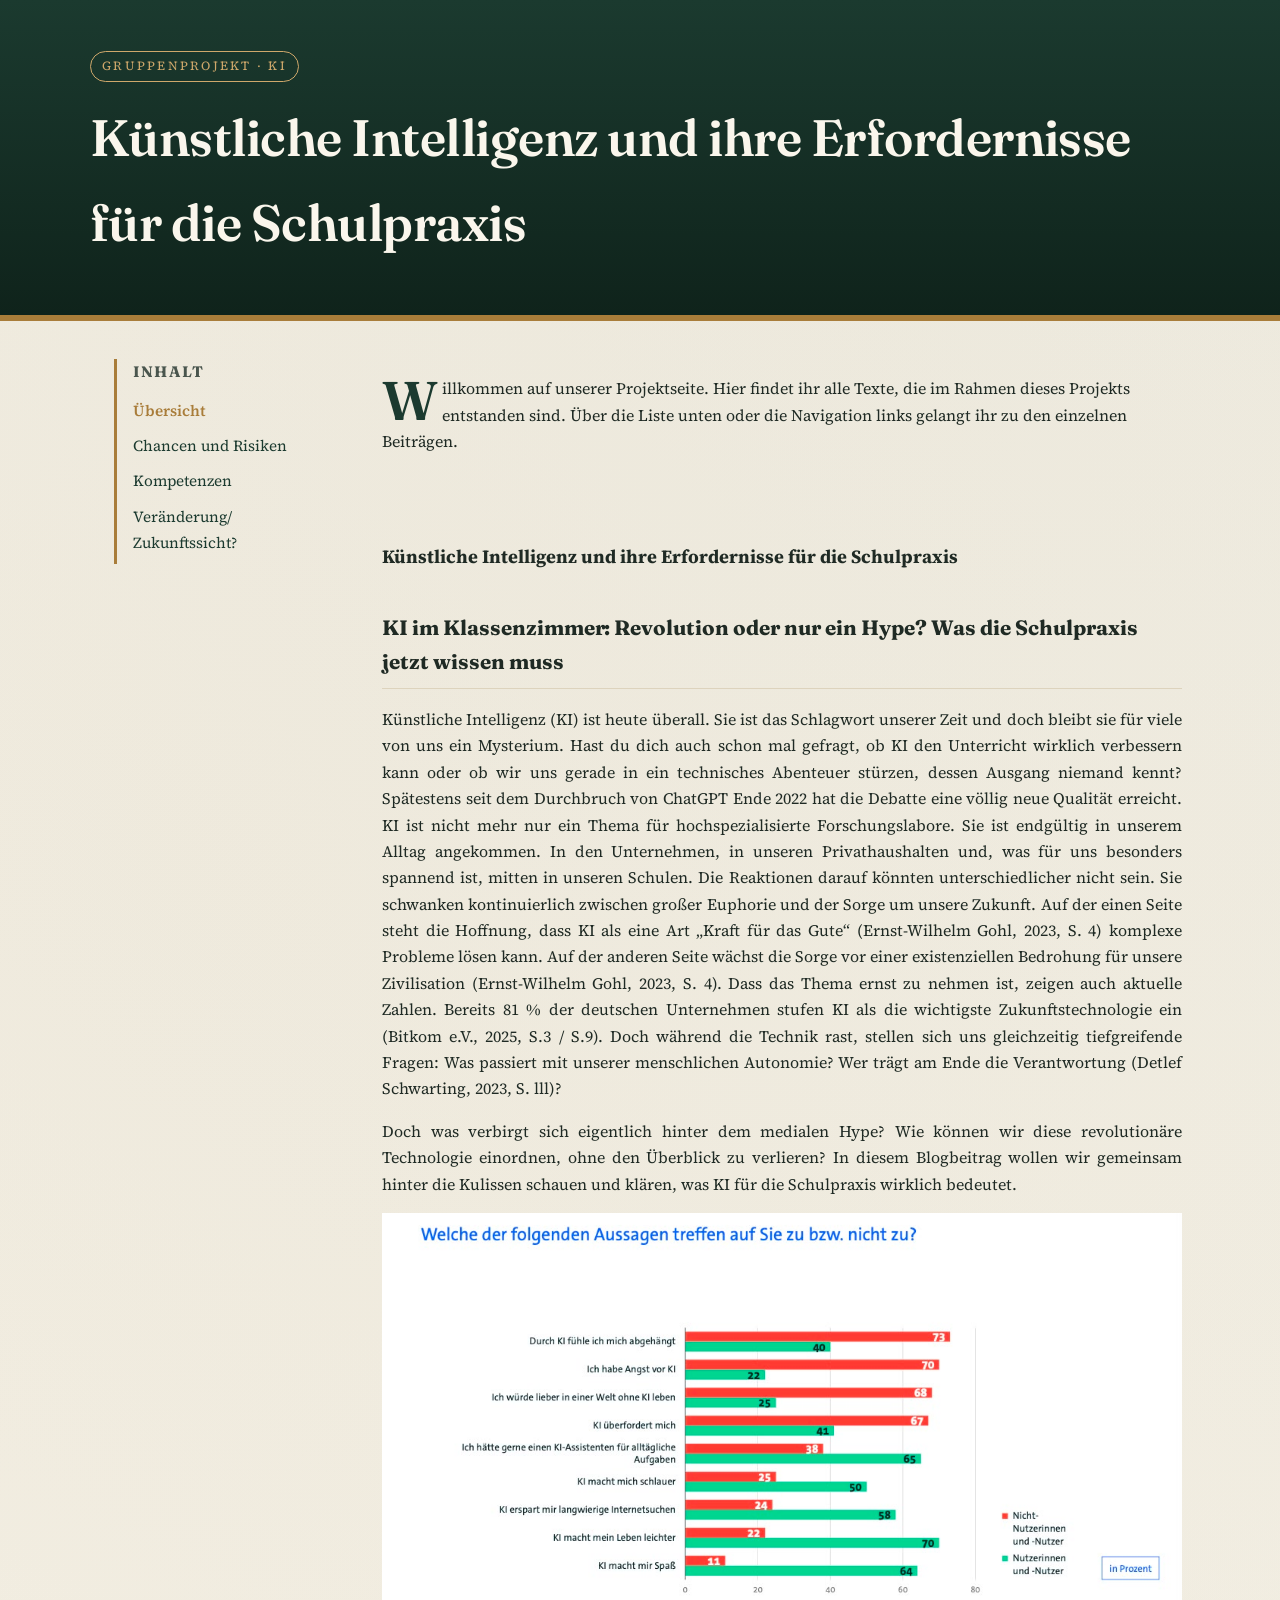
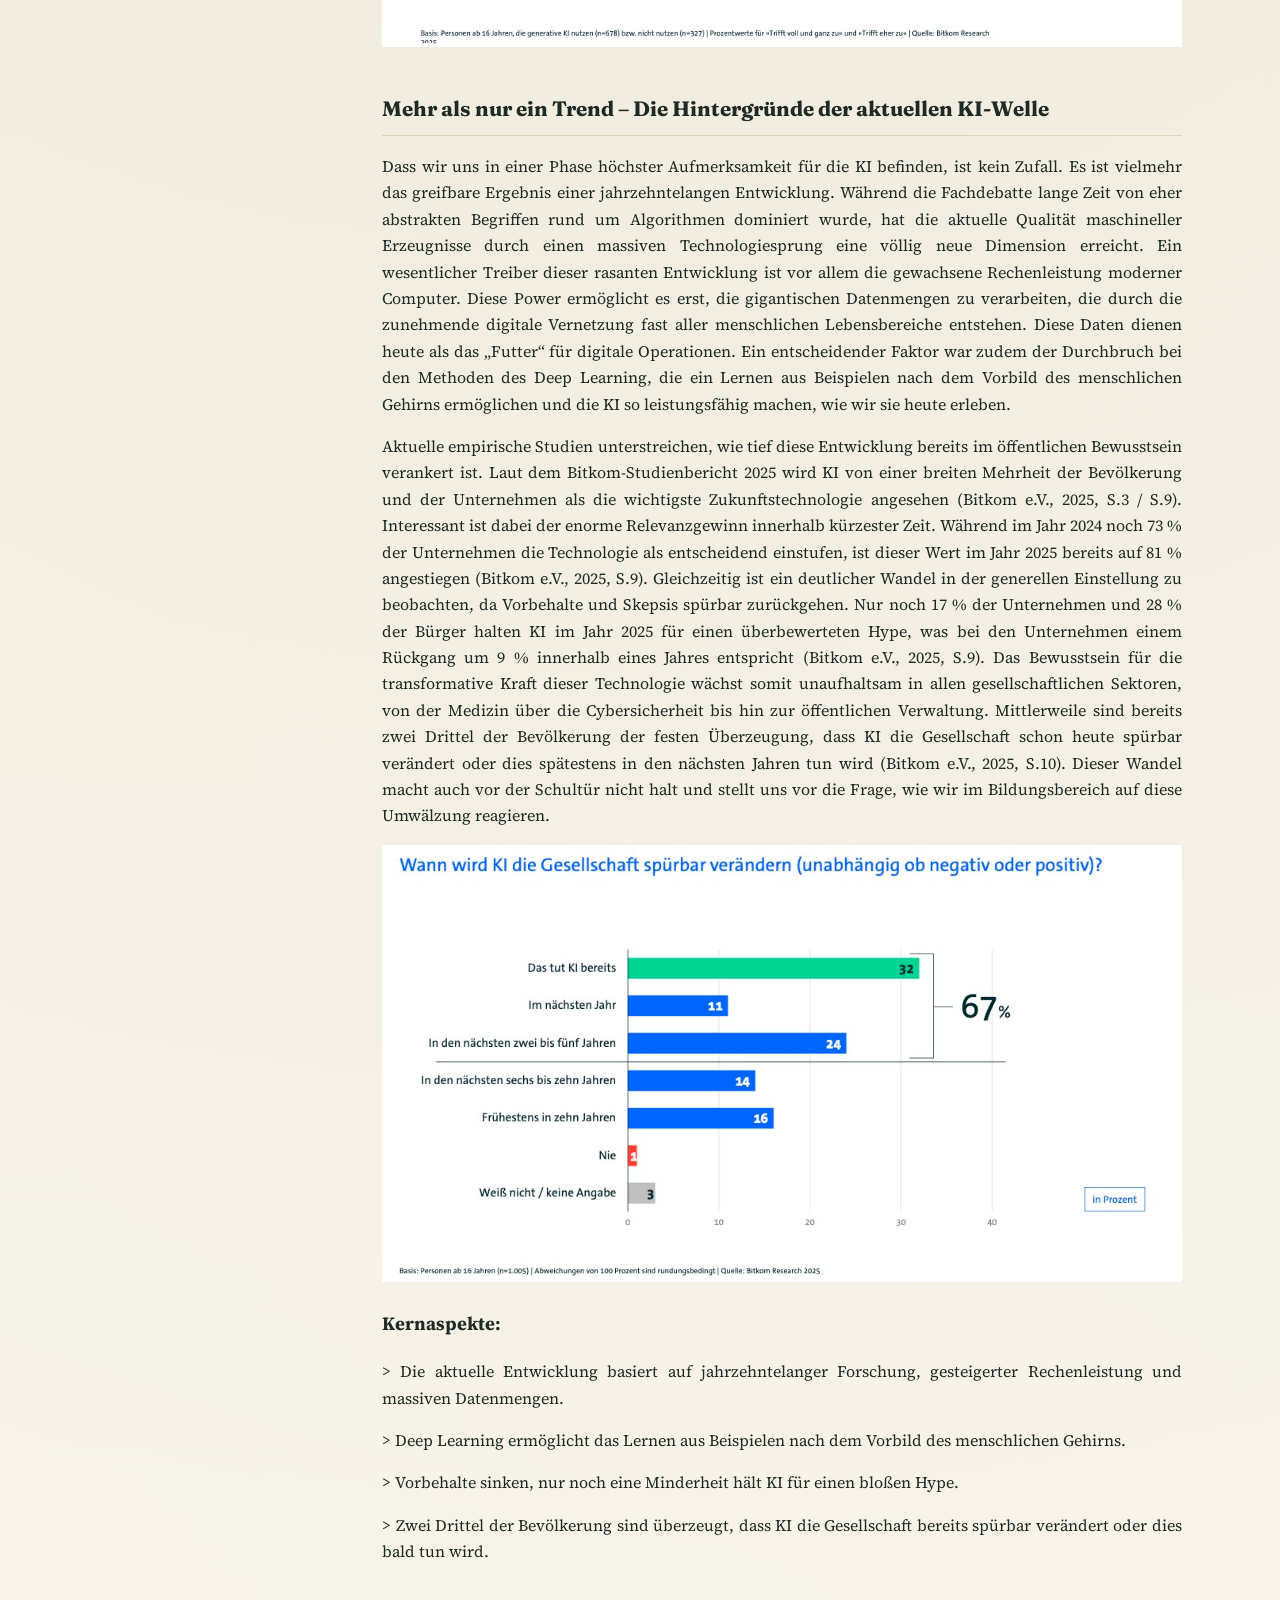
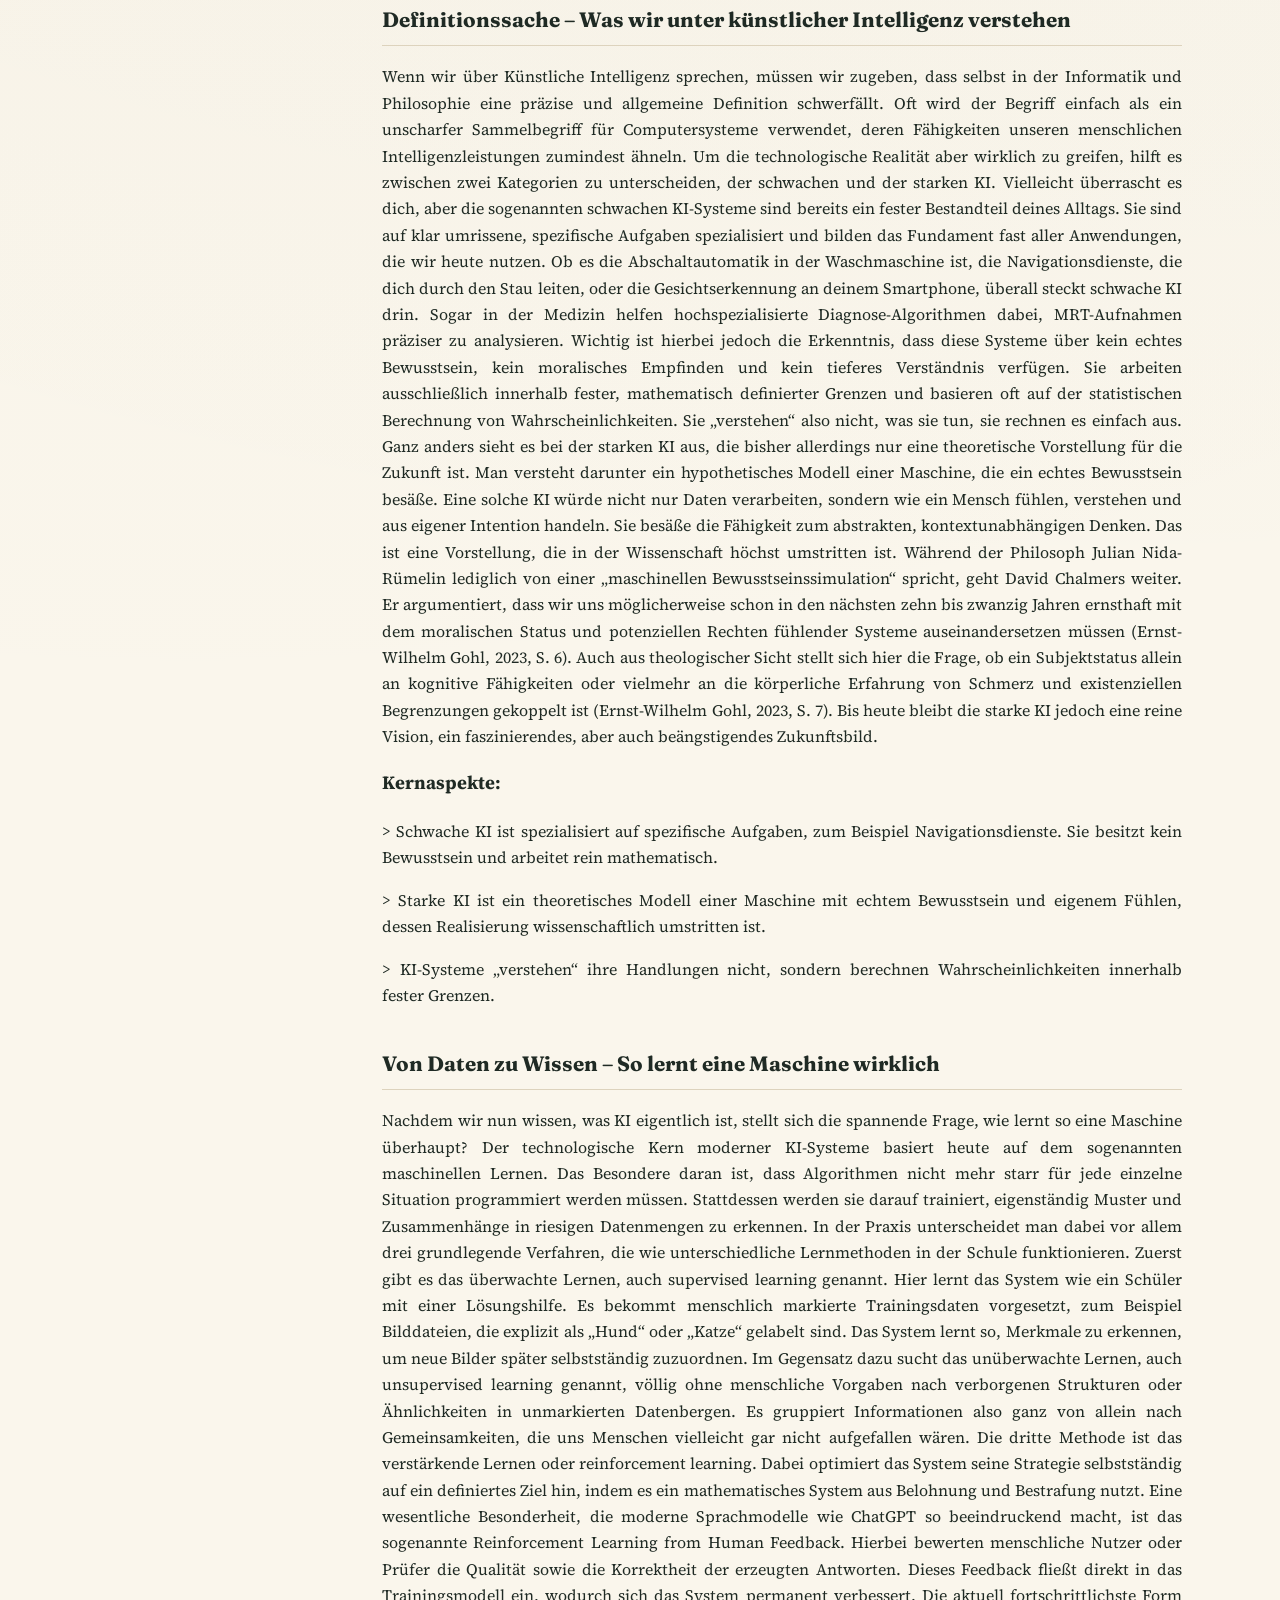
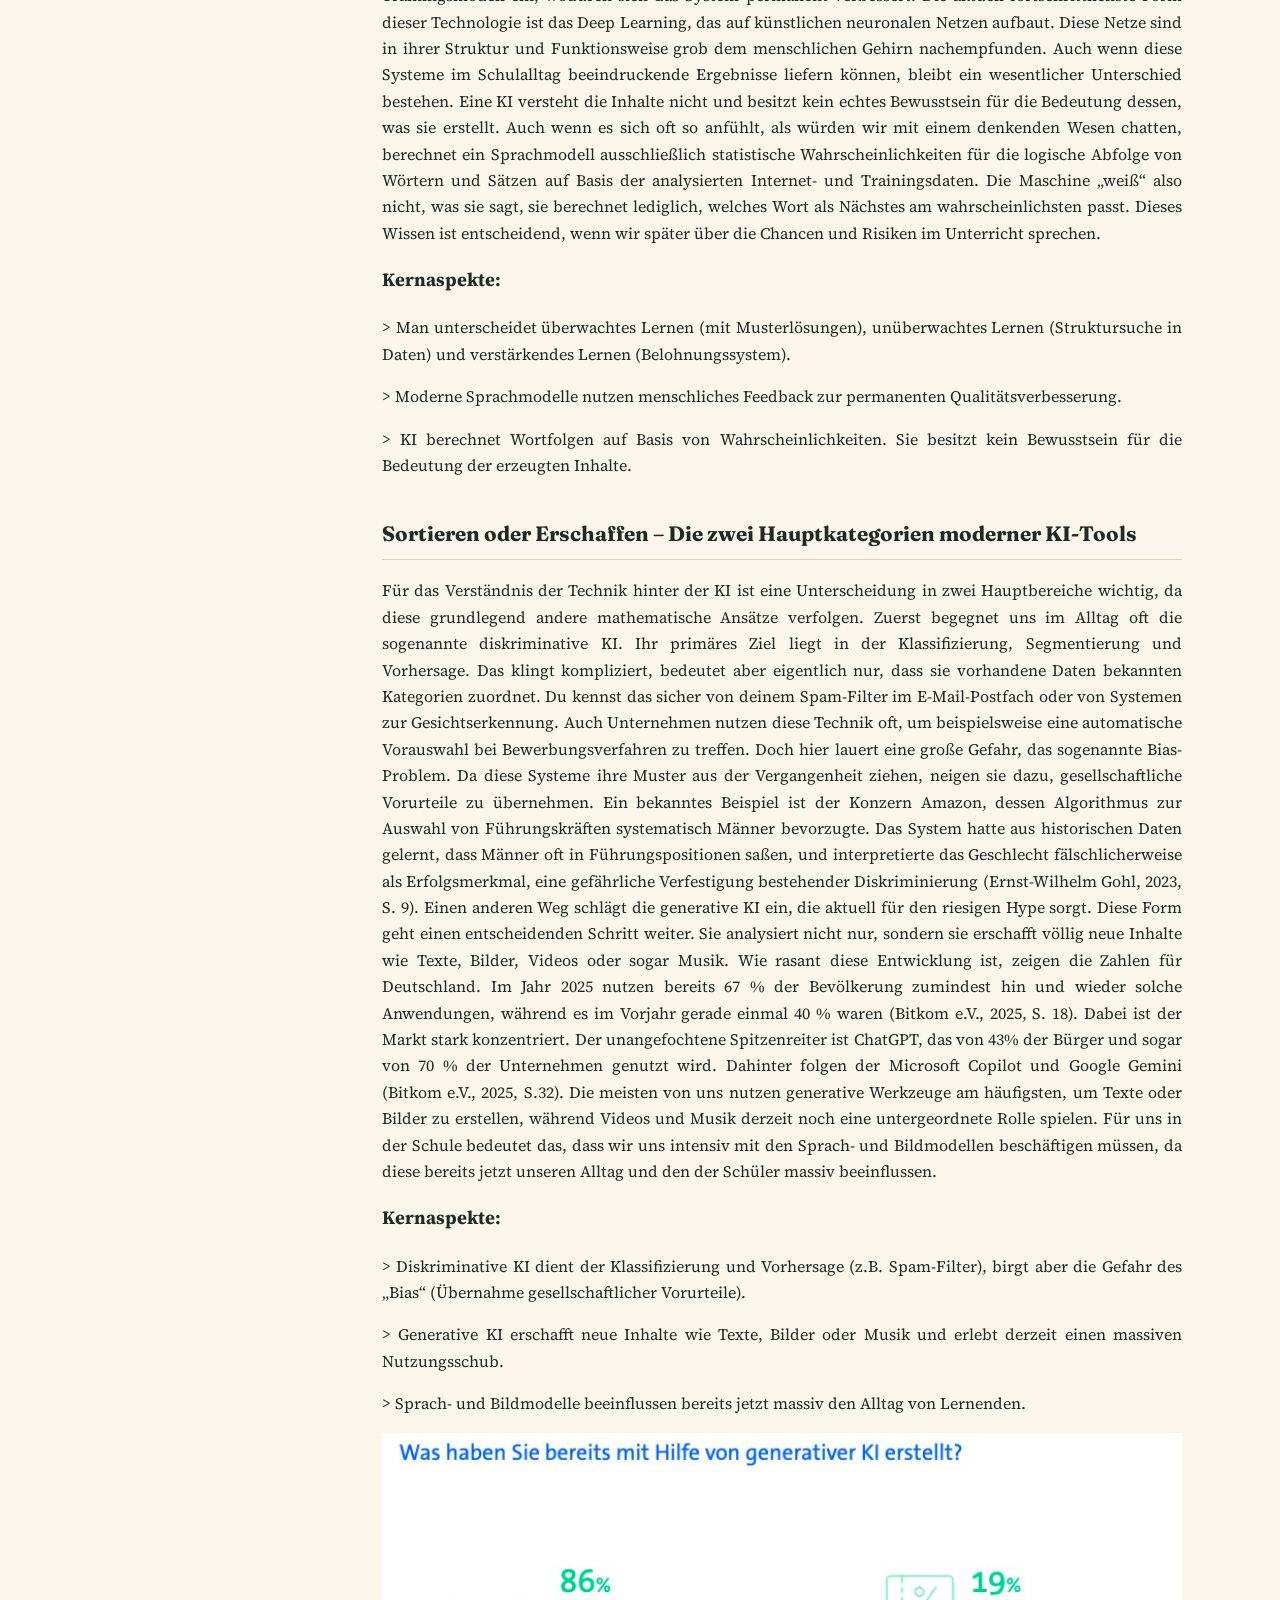
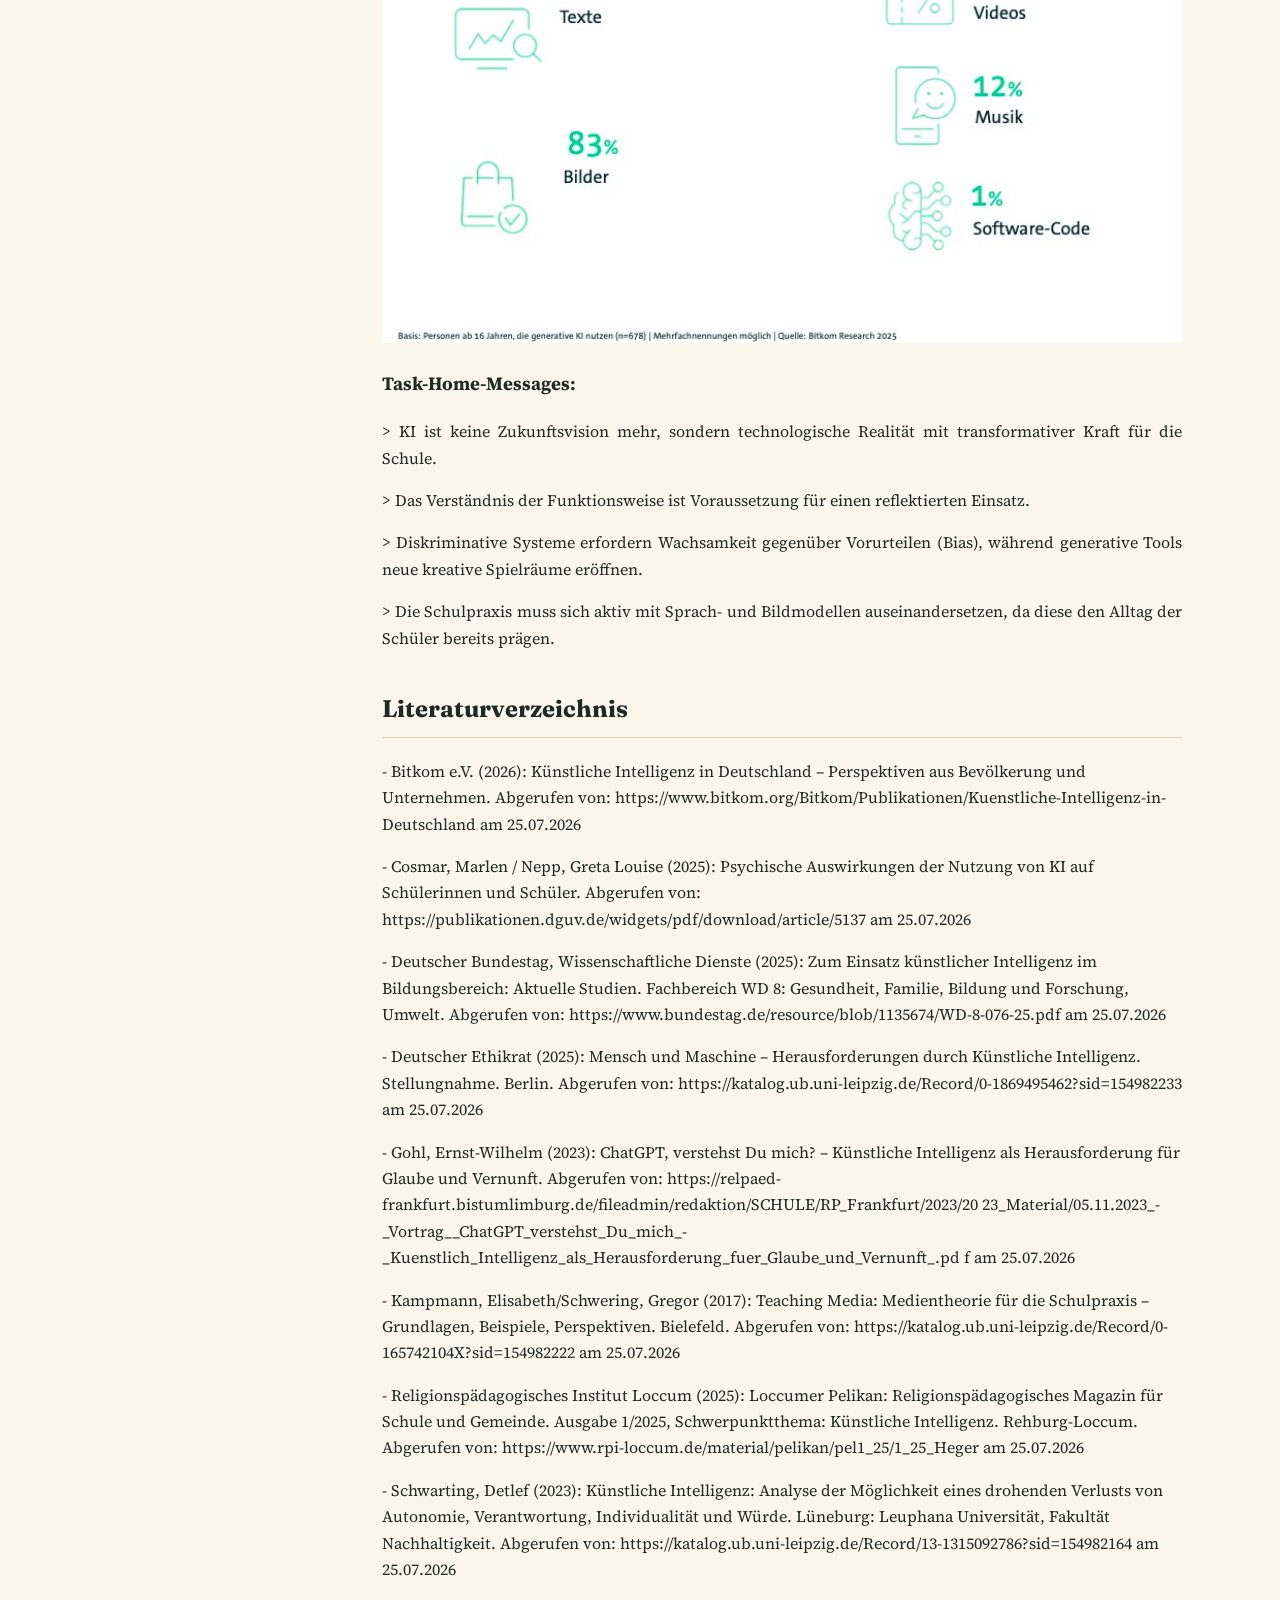
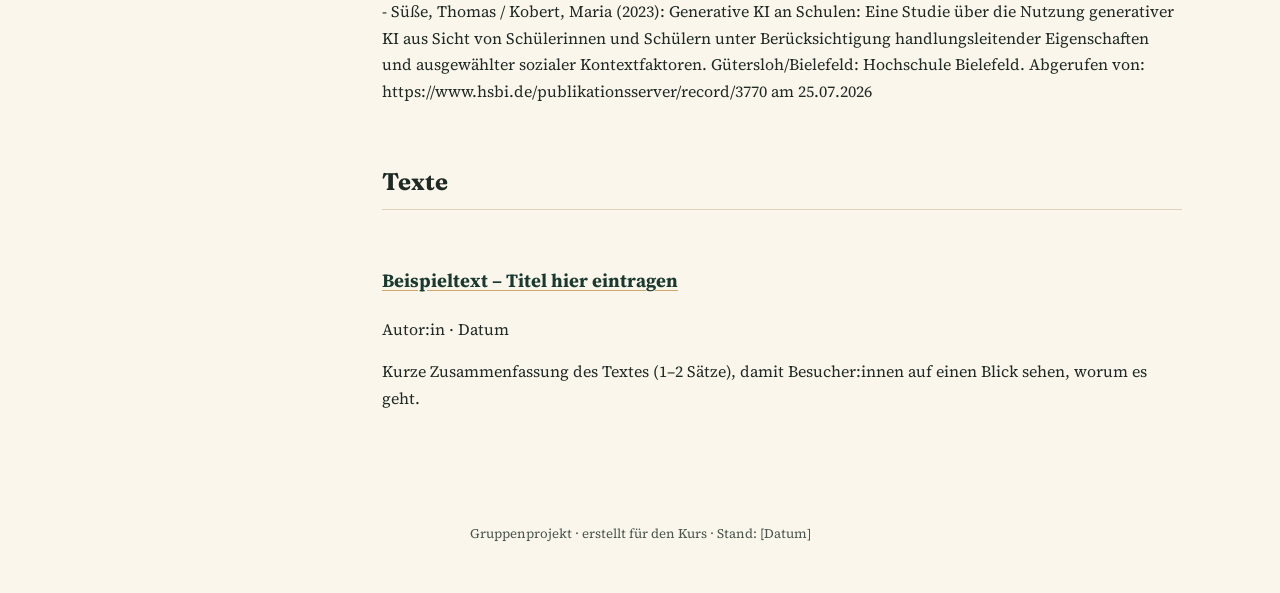
==== index.html @ 3d749d9d "Update index.html" ====
<!DOCTYPE html>
<html lang="de">
<head>
<meta charset="UTF-8">
<meta name="viewport" content="width=device-width, initial-scale=1.0">
<title>Projekt-Wiki – KI</title>
<link rel="preconnect" href="https://fonts.googleapis.com">
<link href="https://fonts.googleapis.com/css2?family=Fraunces:opsz,wght@9..144,500;9..144,600;9..144,700&family=Source+Serif+4:wght@400;500;600&display=swap" rel="stylesheet">
<link rel="stylesheet" href="styles.css">
</head>
<body>

<header class="site-header">
  <div class="header-inner">
    <span class="kicker">Gruppenprojekt · KI</span>
    <h1>Künstliche Intelligenz und ihre Erfordernisse für die Schulpraxis</h1>
    <p class="subtitle">
      
    </p>
  </div>
</header>

<div class="layout">

  <nav class="sidebar" aria-label="Seitennavigation">
    <h2>Inhalt</h2>
    <ul>
      <li><a href="index.html" class="active">Übersicht</a></li>
      <li><a href="artikel1-vorlage.html">Chancen und Risiken</a></li>
      <li><a href="artikel2-vorlage.html">Kompetenzen</a></li>
      <li><a href="artikel3-vorlage.html">Veränderung/ Zukunftssicht?</a></li>
      <!--
        Für jeden weiteren Text: neue Zeile nach diesem Muster einfügen
        <li><a href="euer-dateiname.html">Titel des Texts</a></li>
      -->
    </ul>
  </nav>

  <main>
    <section class="intro">
      <p class="drop-cap">
        Willkommen auf unserer Projektseite. Hier findet ihr alle Texte,
        die im Rahmen dieses Projekts entstanden sind. Über die Liste
        unten oder die Navigation links gelangt ihr zu den einzelnen
        Beiträgen.
      </p>
     <br>
      <br>
      <article class="text-body">
        <h1>Künstliche Intelligenz und ihre Erfordernisse für die Schulpraxis</h1>
      <h2>KI im Klassenzimmer: Revolution oder nur ein Hype? Was die Schulpraxis
jetzt wissen muss
</h2>
<p>
  Künstliche Intelligenz (KI) ist heute überall. Sie ist das Schlagwort unserer Zeit und
doch bleibt sie für viele von uns ein Mysterium. Hast du dich auch schon mal gefragt,
ob KI den Unterricht wirklich verbessern kann oder ob wir uns gerade in ein
technisches Abenteuer stürzen, dessen Ausgang niemand kennt? Spätestens seit dem
Durchbruch von ChatGPT Ende 2022 hat die Debatte eine völlig neue Qualität erreicht.
KI ist nicht mehr nur ein Thema für hochspezialisierte Forschungslabore. Sie ist
endgültig in unserem Alltag angekommen. In den Unternehmen, in unseren
Privathaushalten und, was für uns besonders spannend ist, mitten in unseren Schulen.
Die Reaktionen darauf könnten unterschiedlicher nicht sein. Sie schwanken
kontinuierlich zwischen großer Euphorie und der Sorge um unsere Zukunft. Auf der
einen Seite steht die Hoffnung, dass KI als eine Art „Kraft für das Gute“ (Ernst-Wilhelm
Gohl, 2023, S. 4) komplexe Probleme lösen kann. Auf der anderen Seite wächst die
Sorge vor einer existenziellen Bedrohung für unsere Zivilisation (Ernst-Wilhelm Gohl,
2023, S. 4). Dass das Thema ernst zu nehmen ist, zeigen auch aktuelle Zahlen. Bereits
81 % der deutschen Unternehmen stufen KI als die wichtigste Zukunftstechnologie ein
(Bitkom e.V., 2025, S.3 / S.9). Doch während die Technik rast, stellen sich uns
gleichzeitig tiefgreifende Fragen: Was passiert mit unserer menschlichen Autonomie?
Wer trägt am Ende die Verantwortung (Detlef Schwarting, 2023, S. lll)?
</p>
<p>
Doch was verbirgt sich eigentlich hinter dem medialen Hype? Wie können wir diese
revolutionäre Technologie einordnen, ohne den Überblick zu verlieren? In diesem
Blogbeitrag wollen wir gemeinsam hinter die Kulissen schauen und klären, was KI für
die Schulpraxis wirklich bedeutet.
</p>
<img src="Foto1.jpg" alt="Ein beschreibender Text zum Bild" width="800">
<h2>Mehr als nur ein Trend – Die Hintergründe der aktuellen KI-Welle</h2>
<p>
  Dass wir uns in einer Phase höchster Aufmerksamkeit für die KI befinden, ist kein
Zufall. Es ist vielmehr das greifbare Ergebnis einer jahrzehntelangen Entwicklung.
Während die Fachdebatte lange Zeit von eher abstrakten Begriffen rund um
Algorithmen dominiert wurde, hat die aktuelle Qualität maschineller Erzeugnisse durch
einen massiven Technologiesprung eine völlig neue Dimension erreicht. Ein
wesentlicher Treiber dieser rasanten Entwicklung ist vor allem die gewachsene
Rechenleistung moderner Computer. Diese Power ermöglicht es erst, die gigantischen
Datenmengen zu verarbeiten, die durch die zunehmende digitale Vernetzung fast aller
menschlichen Lebensbereiche entstehen. Diese Daten dienen heute als das „Futter“
für digitale Operationen. Ein entscheidender Faktor war zudem der Durchbruch bei
den Methoden des Deep Learning, die ein Lernen aus Beispielen nach dem Vorbild
des menschlichen Gehirns ermöglichen und die KI so leistungsfähig machen, wie wir
sie heute erleben.
</p>
<p>
  Aktuelle empirische Studien unterstreichen, wie tief diese Entwicklung bereits im
öffentlichen Bewusstsein verankert ist. Laut dem Bitkom-Studienbericht 2025 wird KI
von einer breiten Mehrheit der Bevölkerung und der Unternehmen als die wichtigste
Zukunftstechnologie angesehen (Bitkom e.V., 2025, S.3 / S.9). Interessant ist dabei
der enorme Relevanzgewinn innerhalb kürzester Zeit. Während im Jahr 2024 noch 73
% der Unternehmen die Technologie als entscheidend einstufen, ist dieser Wert im
Jahr 2025 bereits auf 81 % angestiegen (Bitkom e.V., 2025, S.9). Gleichzeitig ist ein
deutlicher Wandel in der generellen Einstellung zu beobachten, da Vorbehalte und
Skepsis spürbar zurückgehen. Nur noch 17 % der Unternehmen und 28 % der Bürger
halten KI im Jahr 2025 für einen überbewerteten Hype, was bei den Unternehmen
einem Rückgang um 9 % innerhalb eines Jahres entspricht (Bitkom e.V., 2025, S.9).
Das Bewusstsein für die transformative Kraft dieser Technologie wächst somit
unaufhaltsam in allen gesellschaftlichen Sektoren, von der Medizin über die
Cybersicherheit bis hin zur öffentlichen Verwaltung. Mittlerweile sind bereits zwei
Drittel der Bevölkerung der festen Überzeugung, dass KI die Gesellschaft schon heute
spürbar verändert oder dies spätestens in den nächsten Jahren tun wird (Bitkom e.V.,
2025, S.10). Dieser Wandel macht auch vor der Schultür nicht halt und stellt uns vor
die Frage, wie wir im Bildungsbereich auf diese Umwälzung reagieren.
</p>
<img src="Foto2.jpg" alt="Ein beschreibender Text zum Bild" width="800">
<h3>Kernaspekte:</h3>
<p>
  > Die aktuelle Entwicklung basiert auf jahrzehntelanger Forschung, gesteigerter
Rechenleistung und massiven Datenmengen.
</p>
<p>
  > Deep Learning ermöglicht das Lernen aus Beispielen nach dem Vorbild des
menschlichen Gehirns.
</p>
<p>
  > Vorbehalte sinken, nur noch eine Minderheit hält KI für einen bloßen Hype.
</p>
<p>
  > Zwei Drittel der Bevölkerung sind überzeugt, dass KI die Gesellschaft bereits
spürbar verändert oder dies bald tun wird.
</p>
<h2>Definitionssache – Was wir unter künstlicher Intelligenz verstehen</h2>
<p>
  Wenn wir über Künstliche Intelligenz sprechen, müssen wir zugeben, dass selbst in
der Informatik und Philosophie eine präzise und allgemeine Definition schwerfällt. Oft
wird der Begriff einfach als ein unscharfer Sammelbegriff für Computersysteme
verwendet, deren Fähigkeiten unseren menschlichen Intelligenzleistungen zumindest
ähneln. Um die technologische Realität aber wirklich zu greifen, hilft es zwischen zwei
Kategorien zu unterscheiden, der schwachen und der starken KI. Vielleicht überrascht
es dich, aber die sogenannten schwachen KI-Systeme sind bereits ein fester
Bestandteil deines Alltags. Sie sind auf klar umrissene, spezifische Aufgaben
spezialisiert und bilden das Fundament fast aller Anwendungen, die wir heute nutzen.
Ob es die Abschaltautomatik in der Waschmaschine ist, die Navigationsdienste, die
dich durch den Stau leiten, oder die Gesichtserkennung an deinem Smartphone,
überall steckt schwache KI drin. Sogar in der Medizin helfen hochspezialisierte
Diagnose-Algorithmen dabei, MRT-Aufnahmen präziser zu analysieren. Wichtig ist
hierbei jedoch die Erkenntnis, dass diese Systeme über kein echtes Bewusstsein, kein
moralisches Empfinden und kein tieferes Verständnis verfügen. Sie arbeiten
ausschließlich innerhalb fester, mathematisch definierter Grenzen und basieren oft auf
der statistischen Berechnung von Wahrscheinlichkeiten. Sie „verstehen“ also nicht,
was sie tun, sie rechnen es einfach aus. Ganz anders sieht es bei der starken KI aus,
die bisher allerdings nur eine theoretische Vorstellung für die Zukunft ist. Man versteht
darunter ein hypothetisches Modell einer Maschine, die ein echtes Bewusstsein
besäße. Eine solche KI würde nicht nur Daten verarbeiten, sondern wie ein Mensch
fühlen, verstehen und aus eigener Intention handeln. Sie besäße die Fähigkeit zum
abstrakten, kontextunabhängigen Denken. Das ist eine Vorstellung, die in der
Wissenschaft höchst umstritten ist. Während der Philosoph Julian Nida-Rümelin
lediglich von einer „maschinellen Bewusstseinssimulation“ spricht, geht David
Chalmers weiter. Er argumentiert, dass wir uns möglicherweise schon in den nächsten
zehn bis zwanzig Jahren ernsthaft mit dem moralischen Status und potenziellen
Rechten fühlender Systeme auseinandersetzen müssen (Ernst-Wilhelm Gohl, 2023,
S. 6). Auch aus theologischer Sicht stellt sich hier die Frage, ob ein Subjektstatus allein
an kognitive Fähigkeiten oder vielmehr an die körperliche Erfahrung von Schmerz und
existenziellen Begrenzungen gekoppelt ist (Ernst-Wilhelm Gohl, 2023, S. 7). Bis heute
bleibt die starke KI jedoch eine reine Vision, ein faszinierendes, aber auch
beängstigendes Zukunftsbild.
</p>
<h3>Kernaspekte:</h3>
<p>
  > Schwache KI ist spezialisiert auf spezifische Aufgaben, zum Beispiel
Navigationsdienste. Sie besitzt kein Bewusstsein und arbeitet rein mathematisch.
</p>
<p>
  > Starke KI ist ein theoretisches Modell einer Maschine mit echtem Bewusstsein und
eigenem Fühlen, dessen Realisierung wissenschaftlich umstritten ist.
</p>
<p>
  > KI-Systeme „verstehen“ ihre Handlungen nicht, sondern berechnen
Wahrscheinlichkeiten innerhalb fester Grenzen.
</p>
<h2>Von Daten zu Wissen – So lernt eine Maschine wirklich</h2>
<p>
  Nachdem wir nun wissen, was KI eigentlich ist, stellt sich die spannende Frage, wie
lernt so eine Maschine überhaupt? Der technologische Kern moderner KI-Systeme
basiert heute auf dem sogenannten maschinellen Lernen. Das Besondere daran ist,
dass Algorithmen nicht mehr starr für jede einzelne Situation programmiert werden
müssen. Stattdessen werden sie darauf trainiert, eigenständig Muster und
Zusammenhänge in riesigen Datenmengen zu erkennen. In der Praxis unterscheidet
man dabei vor allem drei grundlegende Verfahren, die wie unterschiedliche
Lernmethoden in der Schule funktionieren. Zuerst gibt es das überwachte Lernen,
auch supervised learning genannt. Hier lernt das System wie ein Schüler mit einer
Lösungshilfe. Es bekommt menschlich markierte Trainingsdaten vorgesetzt, zum
Beispiel Bilddateien, die explizit als „Hund“ oder „Katze“ gelabelt sind. Das System
lernt so, Merkmale zu erkennen, um neue Bilder später selbstständig zuzuordnen. Im
Gegensatz dazu sucht das unüberwachte Lernen, auch unsupervised learning
genannt, völlig ohne menschliche Vorgaben nach verborgenen Strukturen oder
Ähnlichkeiten in unmarkierten Datenbergen. Es gruppiert Informationen also ganz von
allein nach Gemeinsamkeiten, die uns Menschen vielleicht gar nicht aufgefallen wären.
Die dritte Methode ist das verstärkende Lernen oder reinforcement learning. Dabei
optimiert das System seine Strategie selbstständig auf ein definiertes Ziel hin, indem
es ein mathematisches System aus Belohnung und Bestrafung nutzt. Eine wesentliche
Besonderheit, die moderne Sprachmodelle wie ChatGPT so beeindruckend macht, ist
das sogenannte Reinforcement Learning from Human Feedback. Hierbei bewerten
menschliche Nutzer oder Prüfer die Qualität sowie die Korrektheit der erzeugten
Antworten. Dieses Feedback fließt direkt in das Trainingsmodell ein, wodurch sich das
System permanent verbessert. Die aktuell fortschrittlichste Form dieser Technologie
ist das Deep Learning, das auf künstlichen neuronalen Netzen aufbaut. Diese Netze
sind in ihrer Struktur und Funktionsweise grob dem menschlichen Gehirn
nachempfunden. Auch wenn diese Systeme im Schulalltag beeindruckende
Ergebnisse liefern können, bleibt ein wesentlicher Unterschied bestehen. Eine KI
versteht die Inhalte nicht und besitzt kein echtes Bewusstsein für die Bedeutung
dessen, was sie erstellt. Auch wenn es sich oft so anfühlt, als würden wir mit einem
denkenden Wesen chatten, berechnet ein Sprachmodell ausschließlich statistische
Wahrscheinlichkeiten für die logische Abfolge von Wörtern und Sätzen auf Basis der
analysierten Internet- und Trainingsdaten. Die Maschine „weiß“ also nicht, was sie
sagt, sie berechnet lediglich, welches Wort als Nächstes am wahrscheinlichsten passt.
Dieses Wissen ist entscheidend, wenn wir später über die Chancen und Risiken im
Unterricht sprechen.
</p>
<h3>Kernaspekte:</h3>
<p>
  > Man unterscheidet überwachtes Lernen (mit Musterlösungen), unüberwachtes
Lernen (Struktursuche in Daten) und verstärkendes Lernen (Belohnungssystem).
</p>
<p>
  > Moderne Sprachmodelle nutzen menschliches Feedback zur permanenten
Qualitätsverbesserung.
</p>
<p>
  > KI berechnet Wortfolgen auf Basis von Wahrscheinlichkeiten. Sie besitzt kein
Bewusstsein für die Bedeutung der erzeugten Inhalte.
</p>

<h2>Sortieren oder Erschaffen – Die zwei Hauptkategorien moderner KI-Tools</h2>
<p>
  Für das Verständnis der Technik hinter der KI ist eine Unterscheidung in zwei
Hauptbereiche wichtig, da diese grundlegend andere mathematische Ansätze
verfolgen. Zuerst begegnet uns im Alltag oft die sogenannte diskriminative KI. Ihr
primäres Ziel liegt in der Klassifizierung, Segmentierung und Vorhersage. Das klingt
kompliziert, bedeutet aber eigentlich nur, dass sie vorhandene Daten bekannten
Kategorien zuordnet. Du kennst das sicher von deinem Spam-Filter im E-Mail-Postfach
oder von Systemen zur Gesichtserkennung. Auch Unternehmen nutzen diese Technik
oft, um beispielsweise eine automatische Vorauswahl bei Bewerbungsverfahren zu
treffen. Doch hier lauert eine große Gefahr, das sogenannte Bias-Problem. Da diese
Systeme ihre Muster aus der Vergangenheit ziehen, neigen sie dazu, gesellschaftliche
Vorurteile zu übernehmen. Ein bekanntes Beispiel ist der Konzern Amazon, dessen
Algorithmus zur Auswahl von Führungskräften systematisch Männer bevorzugte. Das
System hatte aus historischen Daten gelernt, dass Männer oft in Führungspositionen
saßen, und interpretierte das Geschlecht fälschlicherweise als Erfolgsmerkmal, eine
gefährliche Verfestigung bestehender Diskriminierung (Ernst-Wilhelm Gohl, 2023, S.
9). Einen anderen Weg schlägt die generative KI ein, die aktuell für den riesigen Hype
sorgt. Diese Form geht einen entscheidenden Schritt weiter. Sie analysiert nicht nur,
sondern sie erschafft völlig neue Inhalte wie Texte, Bilder, Videos oder sogar Musik.
Wie rasant diese Entwicklung ist, zeigen die Zahlen für Deutschland. Im Jahr 2025
nutzen bereits 67 % der Bevölkerung zumindest hin und wieder solche Anwendungen,
während es im Vorjahr gerade einmal 40 % waren (Bitkom e.V., 2025, S. 18). Dabei ist
der Markt stark konzentriert. Der unangefochtene Spitzenreiter ist ChatGPT, das von
43% der Bürger und sogar von 70 % der Unternehmen genutzt wird. Dahinter folgen
der Microsoft Copilot und Google Gemini (Bitkom e.V., 2025, S.32). Die meisten von
uns nutzen generative Werkzeuge am häufigsten, um Texte oder Bilder zu erstellen,
während Videos und Musik derzeit noch eine untergeordnete Rolle spielen. Für uns in
der Schule bedeutet das, dass wir uns intensiv mit den Sprach- und Bildmodellen
beschäftigen müssen, da diese bereits jetzt unseren Alltag und den der Schüler massiv
beeinflussen.
</p>
<h3>Kernaspekte:</h3>
<p>
  > Diskriminative KI dient der Klassifizierung und Vorhersage (z.B. Spam-Filter), birgt
aber die Gefahr des „Bias“ (Übernahme gesellschaftlicher Vorurteile).
</p>
<p>
  > Generative KI erschafft neue Inhalte wie Texte, Bilder oder Musik und erlebt derzeit
einen massiven Nutzungsschub.
</p>
<p>
  > Sprach- und Bildmodelle beeinflussen bereits jetzt massiv den Alltag von
Lernenden.
</p>
<img src="Foto3.jpg" alt="Ein beschreibender Text zum Bild" width="800">

<h3>Task-Home-Messages:</h3>
<p>
  > KI ist keine Zukunftsvision mehr, sondern technologische Realität mit
transformativer Kraft für die Schule.
</p>
<p>
  > Das Verständnis der Funktionsweise ist Voraussetzung für einen reflektierten
Einsatz.
</p>
<p>
  > Diskriminative Systeme erfordern Wachsamkeit gegenüber Vorurteilen (Bias),
während generative Tools neue kreative Spielräume eröffnen.
</p>
<p>
  > Die Schulpraxis muss sich aktiv mit Sprach- und Bildmodellen
auseinandersetzen, da diese den Alltag der Schüler bereits prägen.
</p>

</article>
<h2>Literaturverzeichnis</h2>
<p>
  - Bitkom e.V. (2026): Künstliche Intelligenz in Deutschland – Perspektiven aus
Bevölkerung und Unternehmen. Abgerufen von:
https://www.bitkom.org/Bitkom/Publikationen/Kuenstliche-Intelligenz-in-
Deutschland am 25.07.2026
</p>
<p>
- Cosmar, Marlen / Nepp, Greta Louise (2025): Psychische Auswirkungen der
Nutzung von KI auf Schülerinnen und Schüler. Abgerufen von:
https://publikationen.dguv.de/widgets/pdf/download/article/5137 am
25.07.2026
</p>
<p>
- Deutscher Bundestag, Wissenschaftliche Dienste (2025): Zum Einsatz
künstlicher Intelligenz im Bildungsbereich: Aktuelle Studien. Fachbereich WD
8: Gesundheit, Familie, Bildung und Forschung, Umwelt. Abgerufen von:
https://www.bundestag.de/resource/blob/1135674/WD-8-076-25.pdf am
25.07.2026
</p>
<p>
- Deutscher Ethikrat (2025): Mensch und Maschine – Herausforderungen durch
Künstliche Intelligenz. Stellungnahme. Berlin. Abgerufen von:
https://katalog.ub.uni-leipzig.de/Record/0-1869495462?sid=154982233 am
25.07.2026
</p>
<p>
- Gohl, Ernst-Wilhelm (2023): ChatGPT, verstehst Du mich? – Künstliche
Intelligenz als Herausforderung für Glaube und Vernunft. Abgerufen von:
https://relpaed-
frankfurt.bistumlimburg.de/fileadmin/redaktion/SCHULE/RP_Frankfurt/2023/20
23_Material/05.11.2023_-_Vortrag__ChatGPT_verstehst_Du_mich_-
_Kuenstlich_Intelligenz_als_Herausforderung_fuer_Glaube_und_Vernunft_.pd
f am 25.07.2026
</p>
<p>
- Kampmann, Elisabeth/Schwering, Gregor (2017): Teaching Media:
Medientheorie für die Schulpraxis – Grundlagen, Beispiele, Perspektiven.
Bielefeld. Abgerufen von: https://katalog.ub.uni-leipzig.de/Record/0-
165742104X?sid=154982222 am 25.07.2026
</p>
<p>
- Religionspädagogisches Institut Loccum (2025): Loccumer Pelikan:
Religionspädagogisches Magazin für Schule und Gemeinde. Ausgabe 1/2025,
Schwerpunktthema: Künstliche Intelligenz. Rehburg-Loccum. Abgerufen von:
https://www.rpi-loccum.de/material/pelikan/pel1_25/1_25_Heger am
25.07.2026
</p>
<p>
- Schwarting, Detlef (2023): Künstliche Intelligenz: Analyse der Möglichkeit
eines drohenden Verlusts von Autonomie, Verantwortung, Individualität und
Würde. Lüneburg: Leuphana Universität, Fakultät Nachhaltigkeit. Abgerufen
von: https://katalog.ub.uni-leipzig.de/Record/13-1315092786?sid=154982164
am 25.07.2026
</p>
<p>
- Süße, Thomas / Kobert, Maria (2023): Generative KI an Schulen: Eine Studie
über die Nutzung generativer KI aus Sicht von Schülerinnen und Schülern
unter Berücksichtigung handlungsleitender Eigenschaften und ausgewählter
sozialer Kontextfaktoren. Gütersloh/Bielefeld: Hochschule Bielefeld. Abgerufen
von: https://www.hsbi.de/publikationsserver/record/3770 am 25.07.2026
</p>
    </section>

    <section class="article-list" aria-label="Liste der Texte">
      <h2>Texte</h2>

      <article class="article1-card">
        <h3><a href="artikel1-vorlage.html">Beispieltext – Titel hier eintragen</a></h3>
        <p class="meta">Autor:in · Datum</p>
        <p>
          Kurze Zusammenfassung des Textes (1–2 Sätze), damit Besucher:innen
          auf einen Blick sehen, worum es geht.
        </p>
      </article>

      <!--
        NEUE TEXTE HINZUFÜGEN:
        1. Kopiert die Datei "artikel-vorlage.html", benennt sie um
           (z. B. "text-2.html") und füllt sie mit eurem Text.
        2. Fügt hier eine weitere Karte nach diesem Muster ein:

        <article class="article-card">
          <h3><a href="text-2.html">Titel des Texts</a></h3>
          <p class="meta">Autor:in · Datum</p>
          <p>Kurze Zusammenfassung.</p>
        </article>
      -->

    </section>
  </main>

</div>

<footer>
  Gruppenprojekt &middot; erstellt für den Kurs &middot; Stand: [Datum]
</footer>

</body>
</html>
---- styles.css ----
/* ==========================================================================
   Projekt-Wiki – Editorial / Encyclopedia Aesthetic
   ========================================================================== */

:root {
  --color-bg: #faf6ec;
  --color-paper: #fffdf8;
  --color-ink: #1f2a24;
  --color-ink-soft: #4a564e;
  --color-green: #1b3a2f;
  --color-green-deep: #0f231b;
  --color-gold: #a97d3a;
  --color-gold-soft: #cfa86b;
  --color-line: #ddd3bd;
  --font-display: "Fraunces", Georgia, serif;
  --font-body: "Source Serif 4", Georgia, serif;
  --max-width: 1100px;
}

* { box-sizing: border-box; }

html { scroll-behavior: smooth; }

body {
  margin: 0;
  background-color: var(--color-bg);
  background-image:
    radial-gradient(circle at 15% 10%, rgba(169, 125, 58, 0.05), transparent 40%),
    radial-gradient(circle at 85% 0%, rgba(27, 58, 47, 0.05), transparent 45%);
  color: var(--color-ink);
  font-family: var(--font-body);
  line-height: 1.65;
  -webkit-font-smoothing: antialiased;
}

a {
  color: var(--color-green);
  text-decoration-color: var(--color-gold-soft);
  text-underline-offset: 3px;
}
a:hover { color: var(--color-gold); }

/* ---------- Header ---------- */

.site-header {
  background:
    linear-gradient(180deg, var(--color-green) 0%, var(--color-green-deep) 100%);
  color: var(--color-bg);
  padding: 3.2rem 1.5rem 2.6rem;
  border-bottom: 6px solid var(--color-gold);
}

.header-inner {
  max-width: var(--max-width);
  margin: 0 auto;
}

.kicker {
  display: inline-block;
  font-family: var(--font-body);
  font-size: 0.78rem;
  letter-spacing: 0.18em;
  text-transform: uppercase;
  color: var(--color-gold-soft);
  border: 1px solid var(--color-gold-soft);
  padding: 0.25rem 0.7rem;
  border-radius: 999px;
  margin-bottom: 0.9rem;
}

.site-header h1 {
  font-family: var(--font-display);
  font-weight: 600;
  font-size: clamp(2.1rem, 4vw, 3.2rem);
  margin: 0 0 0.5rem;
  letter-spacing: -0.01em;
}

.site-header .subtitle {
  color: #d9e2dc;
  max-width: 640px;
  font-size: 1.05rem;
  margin: 0;
}

/* ---------- Layout ---------- */

.layout {
  max-width: var(--max-width);
  margin: 0 auto;
  padding: 2.4rem 1.5rem 4rem;
  display: grid;
  grid-template-columns: 220px 1fr;
  gap: 3rem;
  align-items: start;
}

@media (max-width: 760px) {
  .layout { grid-template-columns: 1fr; }
}

.sidebar {
  position: sticky;
  top: 1.5rem;
  border-left: 3px solid var(--color-gold);
  padding-left: 1rem;
}

.sidebar h2 {
  font-family: var(--font-display);
  font-size: 0.95rem;
  text-transform: uppercase;
  letter-spacing: 0.08em;
  color: var(--color-ink-soft);
  margin: 0 0 0.8rem;
}

.sidebar ul {
  list-style: none;
  margin: 0;
  padding: 0;
}

.sidebar li { margin-bottom: 0.55rem; }

.sidebar a {
  text-decoration: none;
  font-size: 0.96rem;
}

.sidebar a.active {
  color: var(--color-gold);
  font-weight: 600;
}

/* ---------- Main content ---------- */

main h2 {
  font-family: var(--font-display);
  font-size: 1.5rem;
  border-bottom: 1px solid var(--color-line);
  padding-bottom: 0.5rem;
  margin-top: 2.4rem;
}

.intro .drop-cap::first-letter {
  font-family: var(--font-display);
  font-size: 3.4rem;
  float: left;
  line-height: 0.85;
  padding: 0.05em 0.08em 0 0;
  color: var(--color-green);
  font-weight: 600;
}

.article-list {
  display: grid;
  gap: 1.1rem;
  margin-top: 1.2rem;
}

.article-card {
  background: var(--color-paper);
  border: 1px solid var(--color-line);
  border-left: 4px solid var(--color-green);
  padding: 1.2rem 1.4rem;
  border-radius: 4px;
}

.article-card h3 {
  margin: 0 0 0.3rem;
  font-family: var(--font-display);
  font-size: 1.15rem;
}

.article-card h3 a { text-decoration: none; }

.article-card .meta {
  font-size: 0.82rem;
  color: var(--color-ink-soft);
  text-transform: uppercase;
  letter-spacing: 0.05em;
  margin: 0 0 0.5rem;
}

.article-card p:last-child { margin-bottom: 0; }

/* ---------- Article page ---------- */

.article-header {
  border-bottom: 1px solid var(--color-line);
  padding-bottom: 1.2rem;
  margin-bottom: 1.6rem;
}

.article-header h1 {
  font-family: var(--font-display);
  font-size: clamp(1.8rem, 3.4vw, 2.5rem);
  margin: 0.3rem 0 0.5rem;
}

.article-meta {
  font-size: 0.85rem;
  color: var(--color-ink-soft);
}

.toc {
  background: var(--color-paper);
  border: 1px solid var(--color-line);
  padding: 1rem 1.3rem;
  border-radius: 4px;
  margin: 1.6rem 0;
  font-size: 0.92rem;
}

.toc h2 {
  font-size: 0.85rem;
  text-transform: uppercase;
  letter-spacing: 0.06em;
  border: none;
  margin: 0 0 0.5rem;
  padding: 0;
}

.toc ol { margin: 0; padding-left: 1.2rem; }

article.text-body h2 { font-size: 1.3rem; }

article.text-body blockquote {
  margin: 1.4rem 0;
  padding: 0.6rem 1.2rem;
  border-left: 3px solid var(--color-gold);
  color: var(--color-ink-soft);
  font-style: italic;
}

article.text-body p {
  text-align: justify;
}

.sources {
  margin-top: 2.4rem;
  padding-top: 1.2rem;
  border-top: 1px dashed var(--color-line);
  font-size: 0.9rem;
}

.sources h2 { font-size: 1.1rem; }

.placeholder-note {
  background: #fff7e6;
  border: 1px dashed var(--color-gold);
  color: #6b4a1a;
  padding: 0.8rem 1rem;
  border-radius: 4px;
  font-size: 0.85rem;
  margin: 1.2rem 0;
}

/* ---------- Footer ---------- */

footer {
  text-align: center;
  padding: 2rem 1rem 3rem;
  color: var(--color-ink-soft);
  font-size: 0.82rem;
}
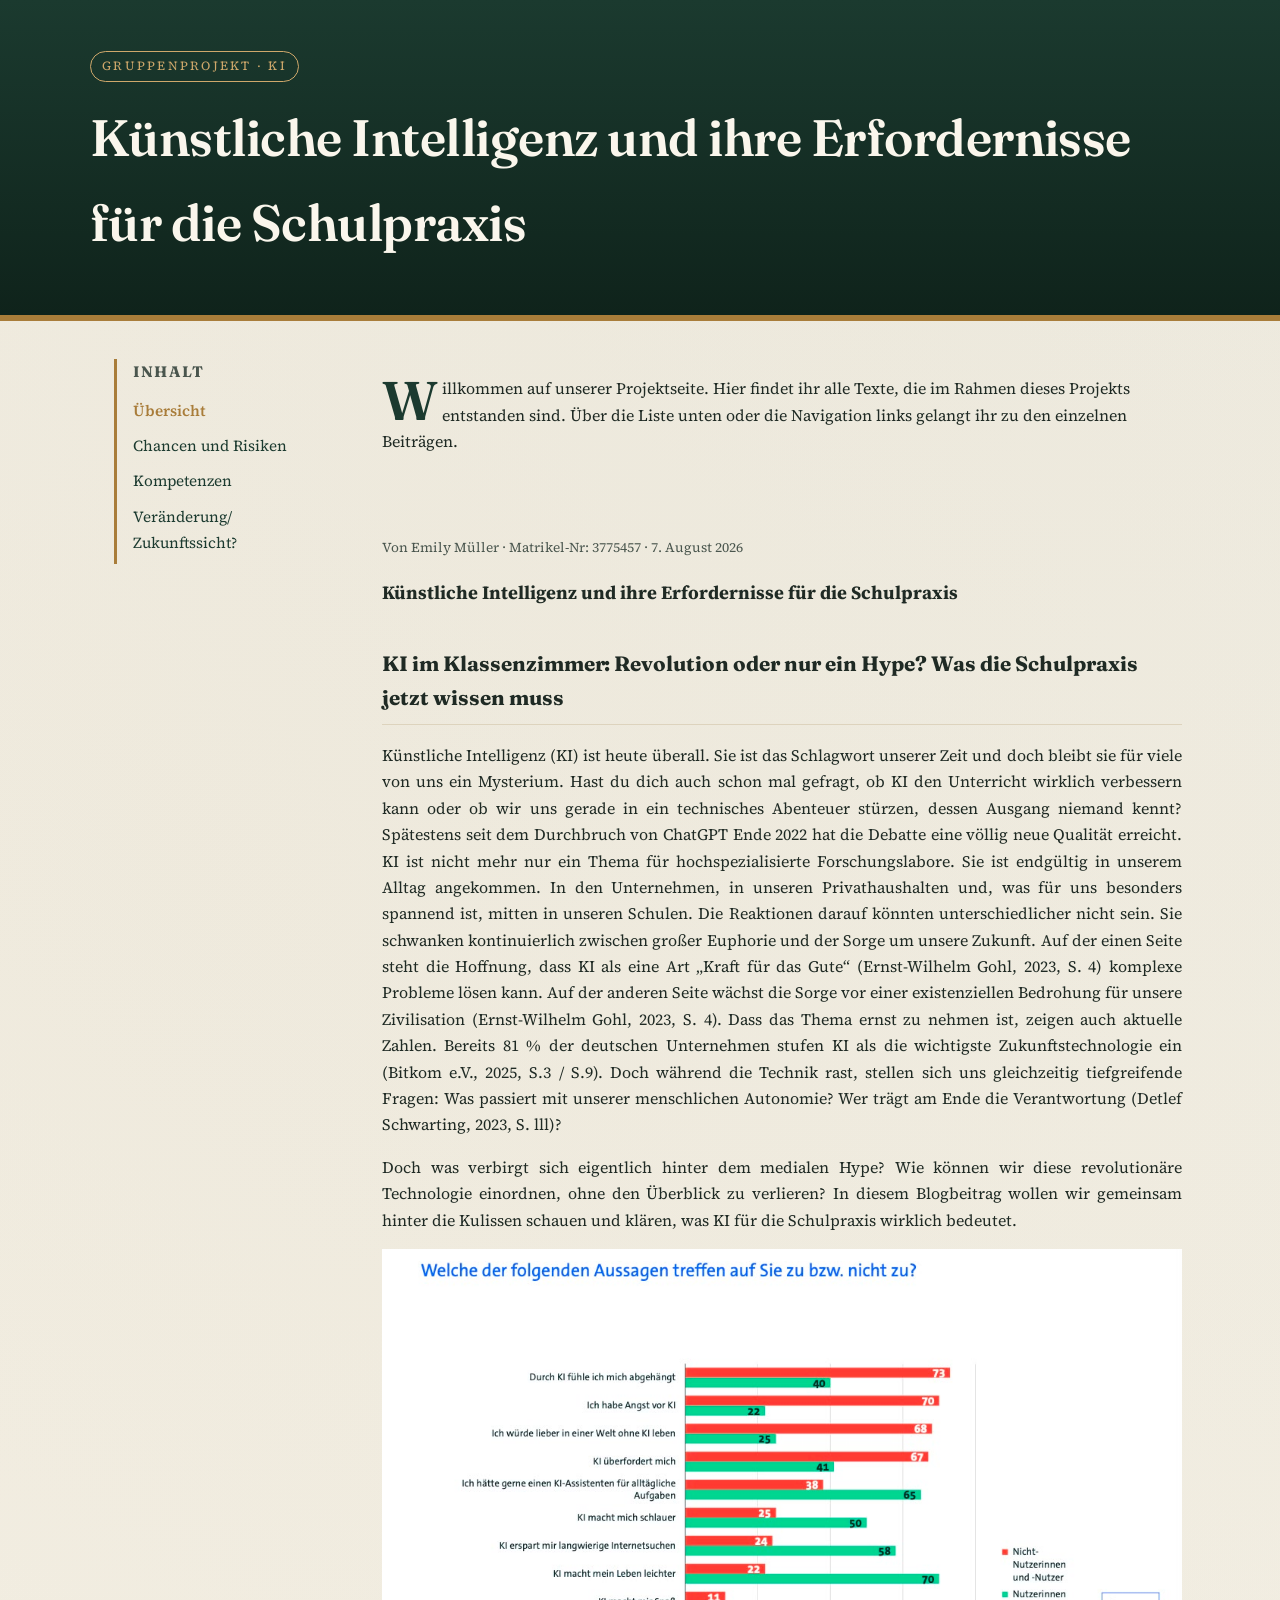
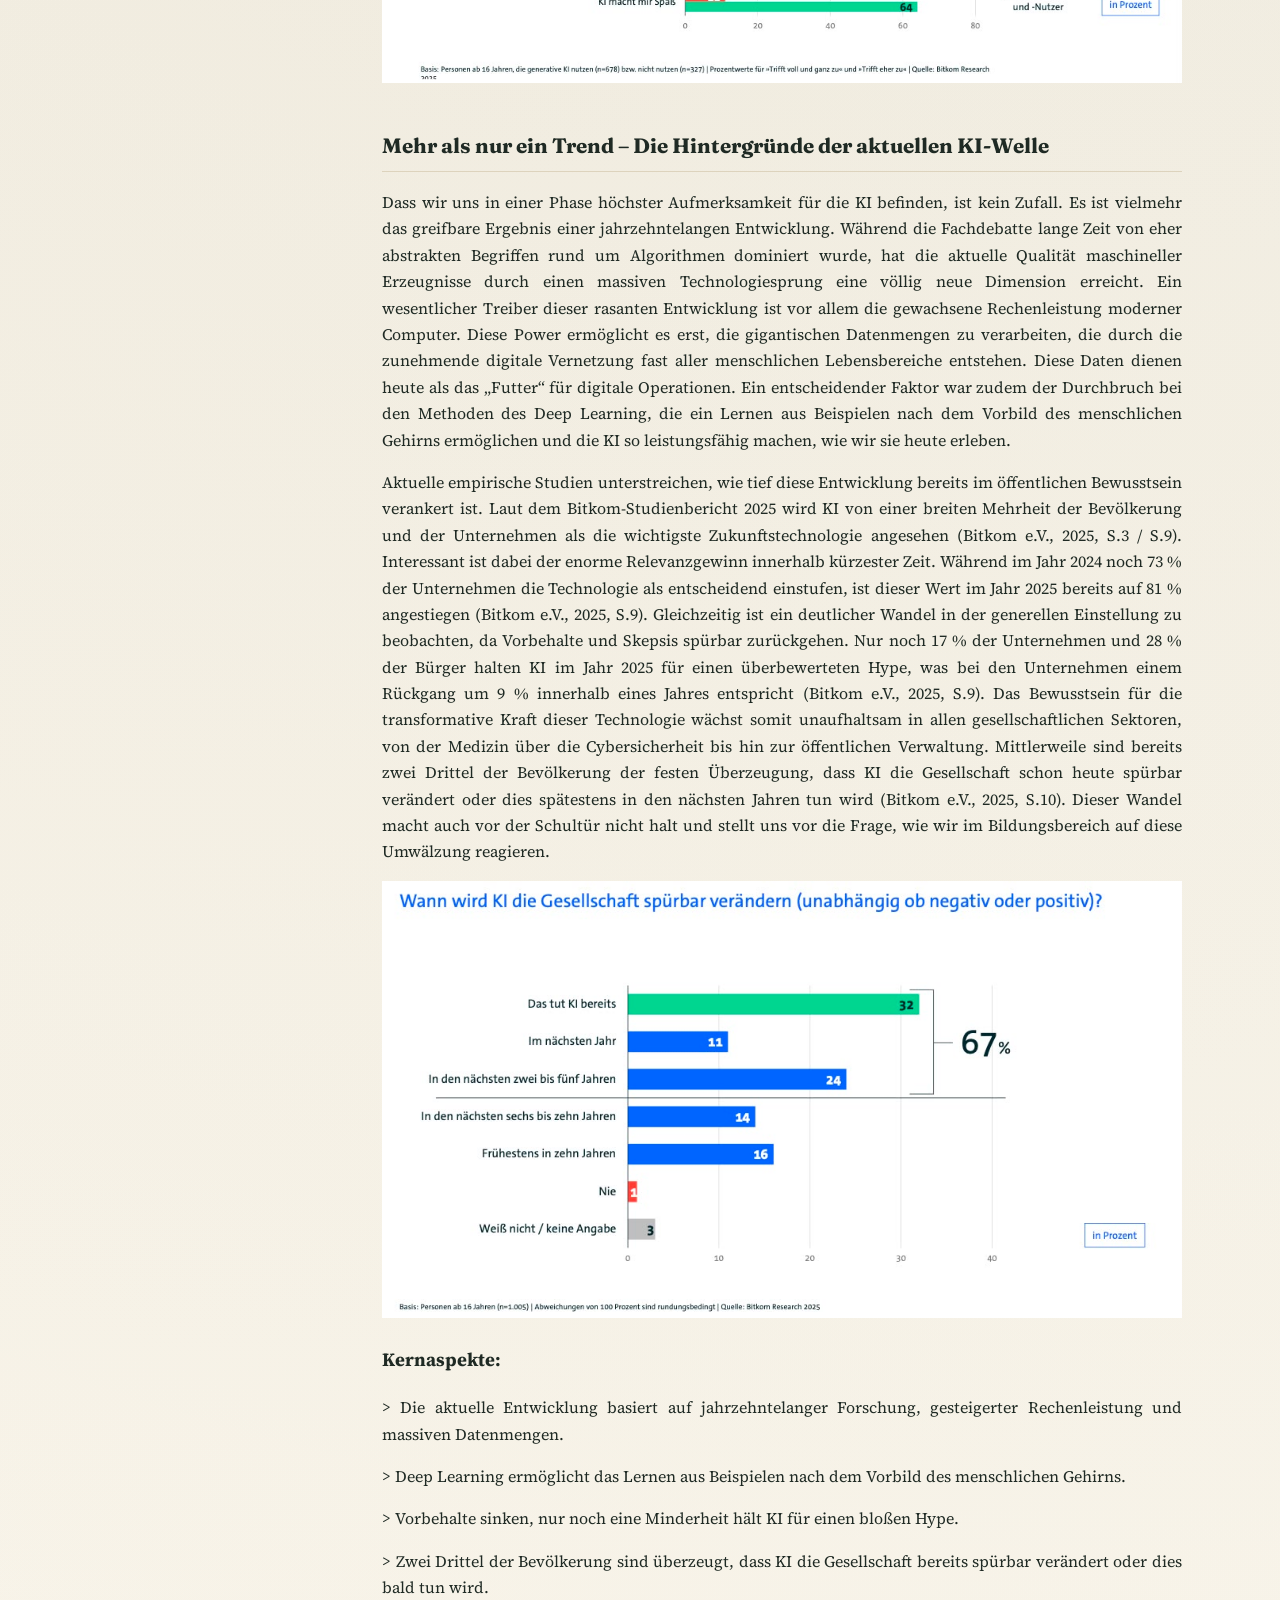
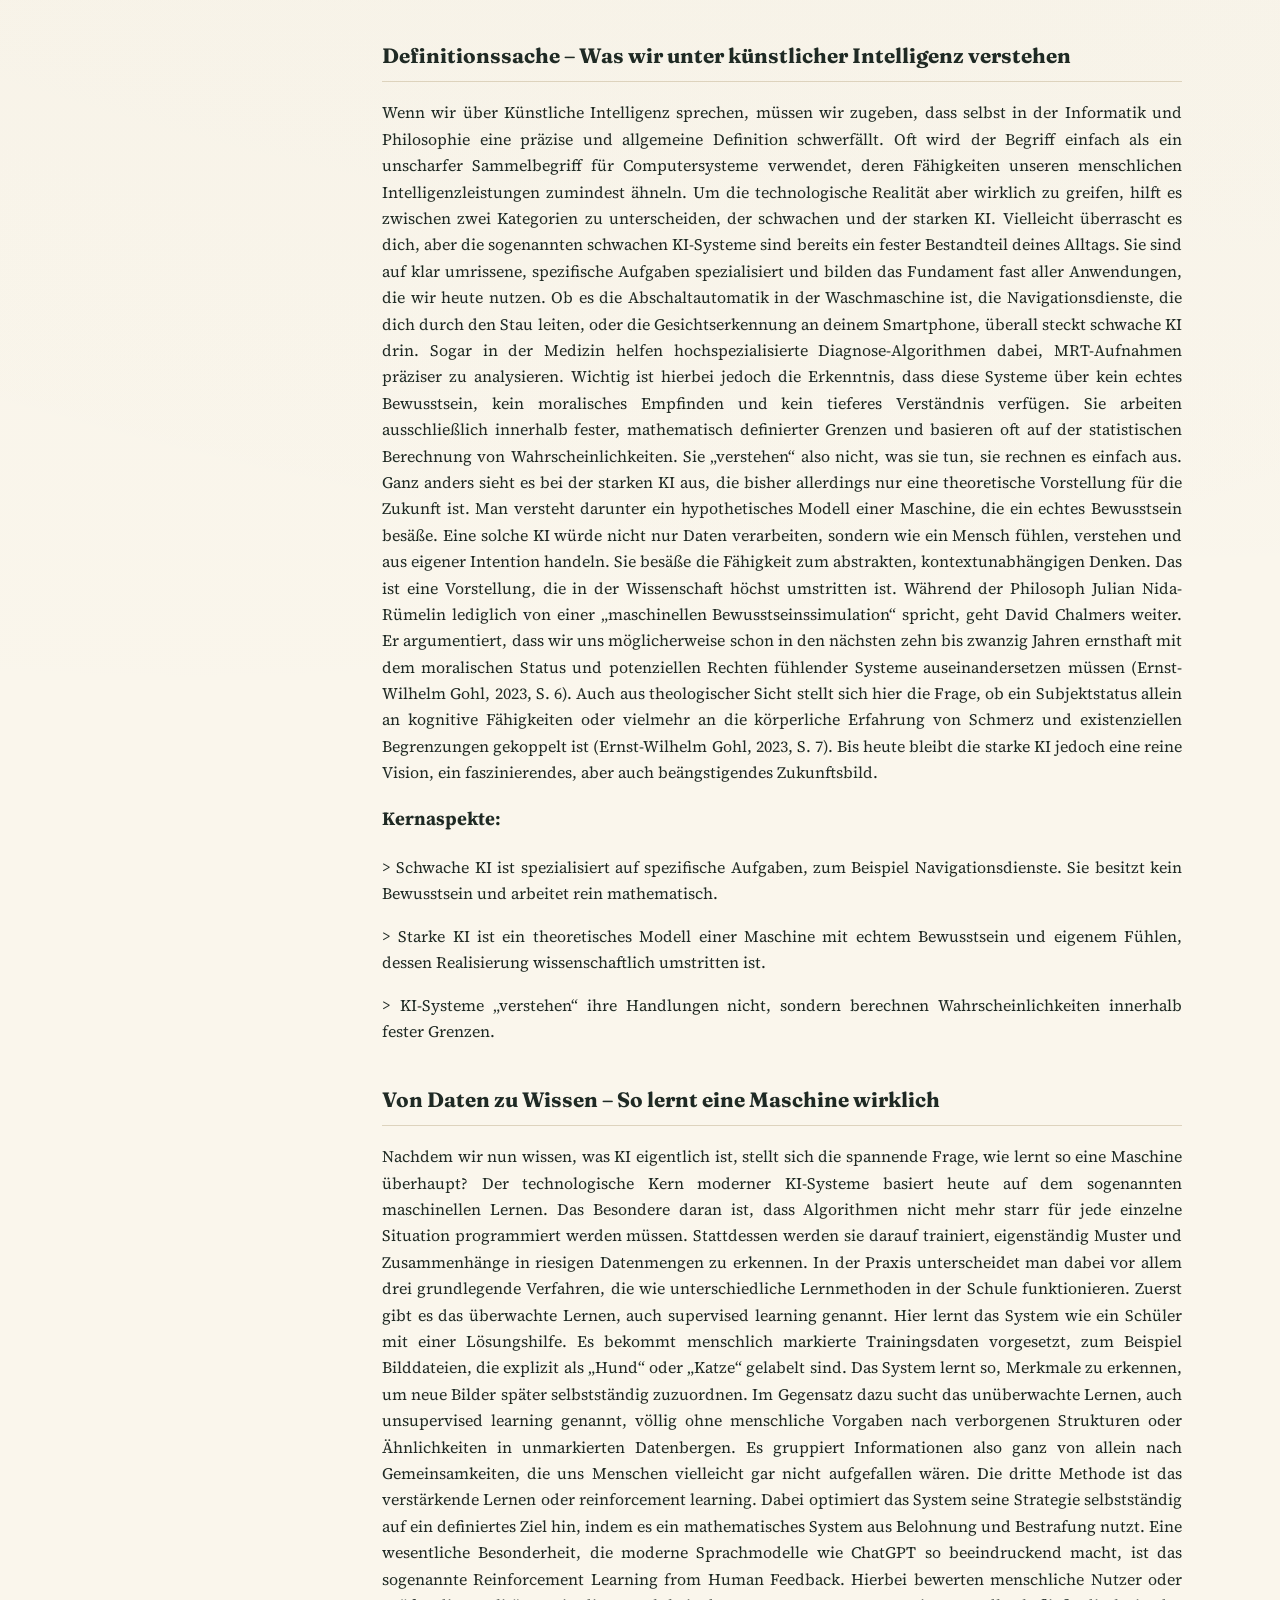
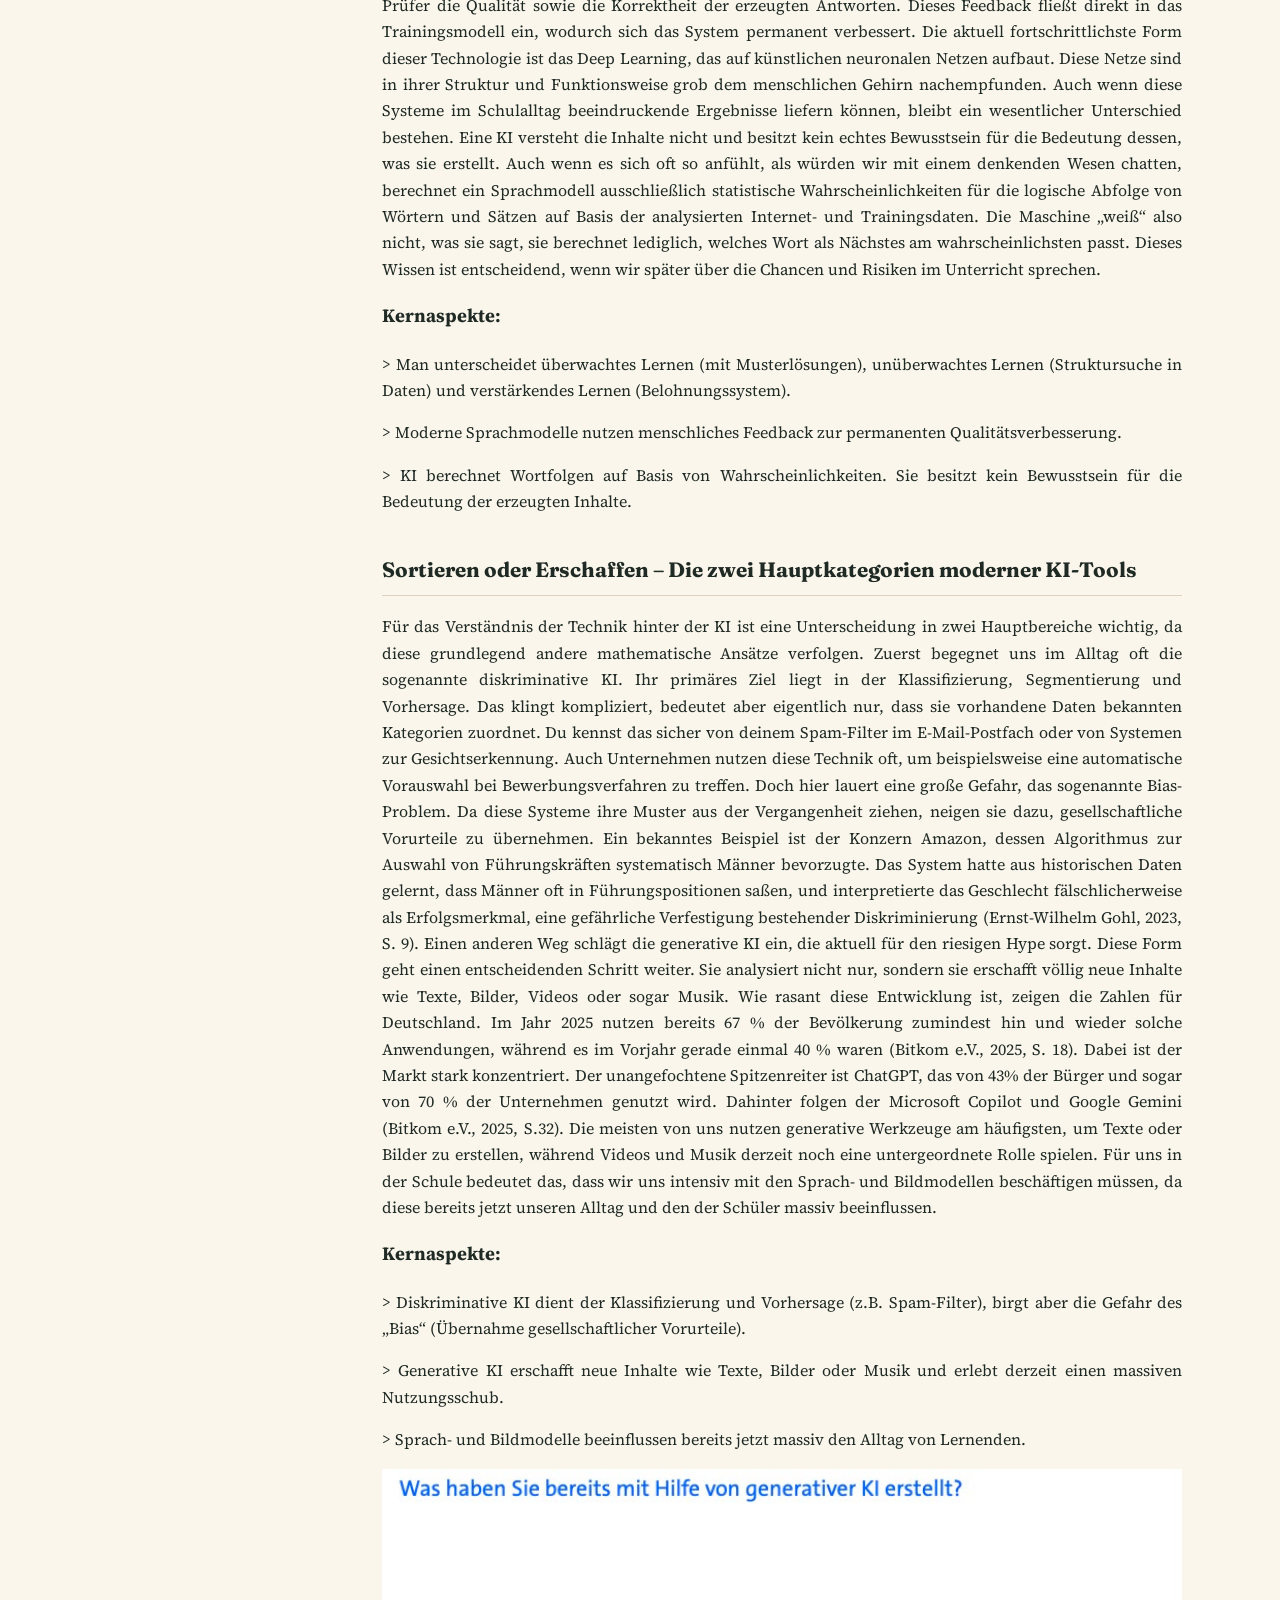
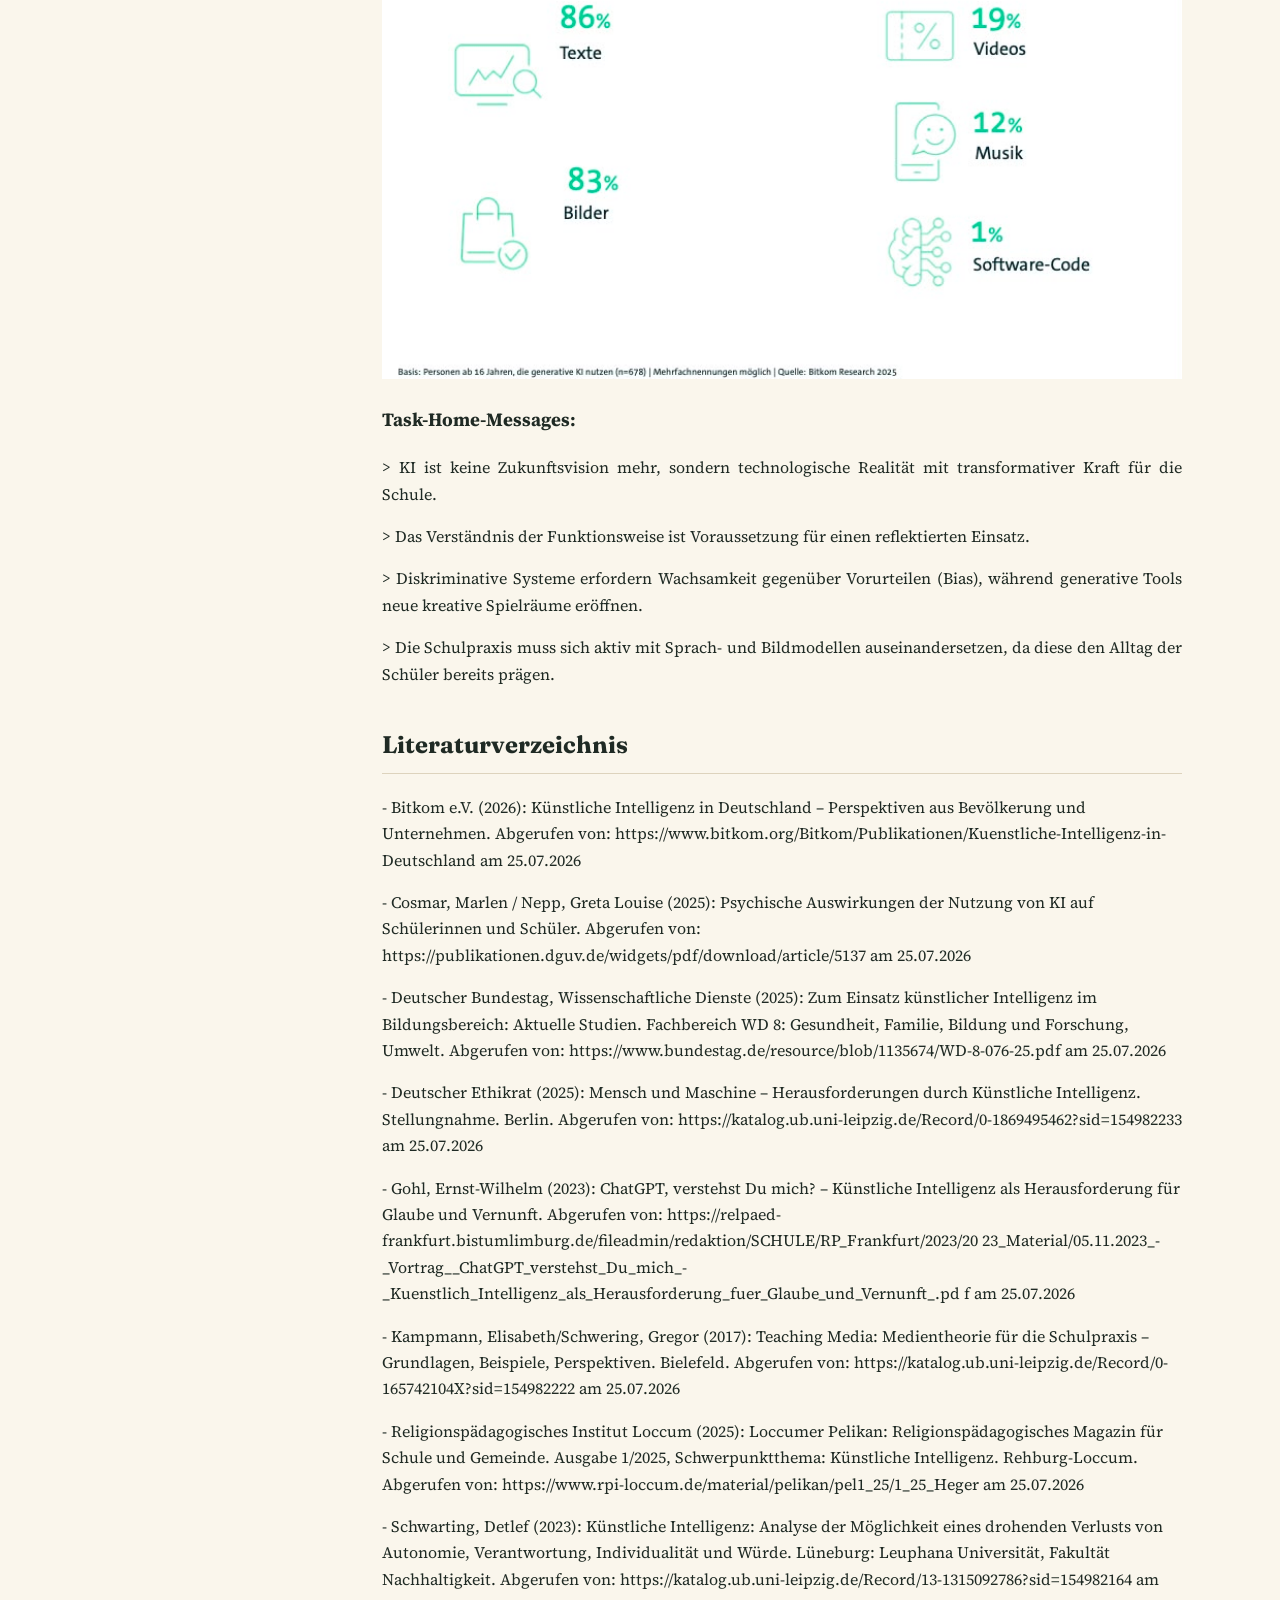
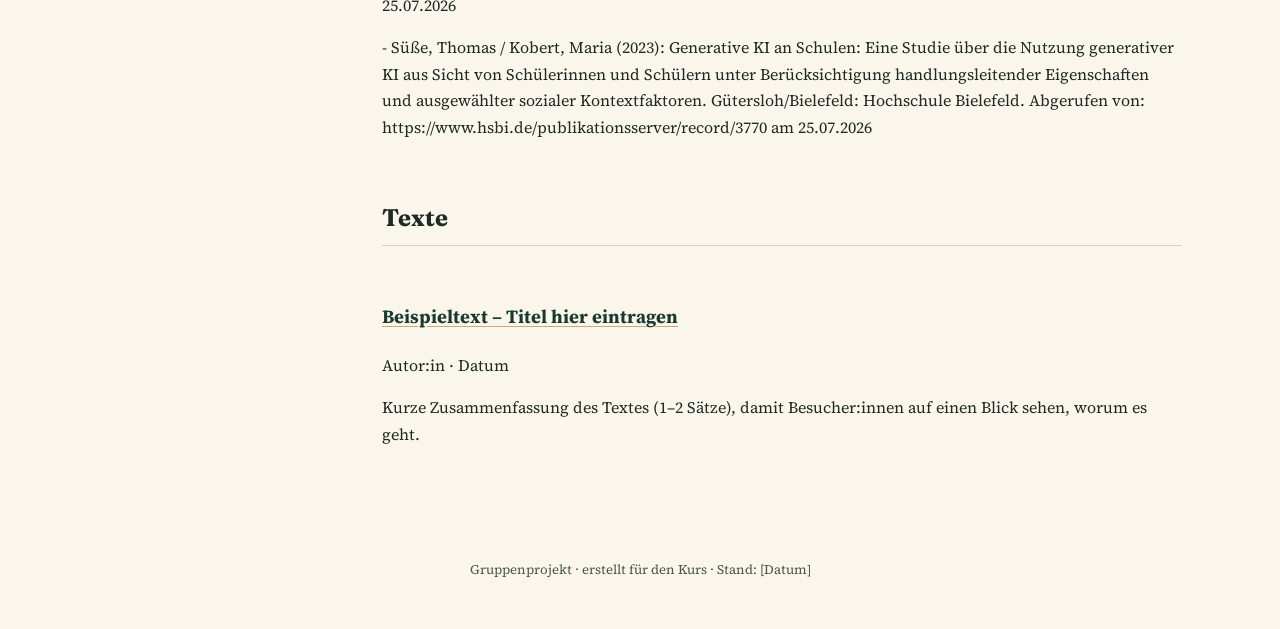
==== commit 1490e4cc: "Update index.html" ====
--- a/index.html
+++ b/index.html
@@ -46,6 +46,7 @@
       </p>
      <br>
       <br>
+      <p class="article-meta">Von Emily Müller &middot; Matrikel-Nr: 3775457 &middot; 7. August 2026</p>
       <article class="text-body">
         <h1>Künstliche Intelligenz und ihre Erfordernisse für die Schulpraxis</h1>
       <h2>KI im Klassenzimmer: Revolution oder nur ein Hype? Was die Schulpraxis
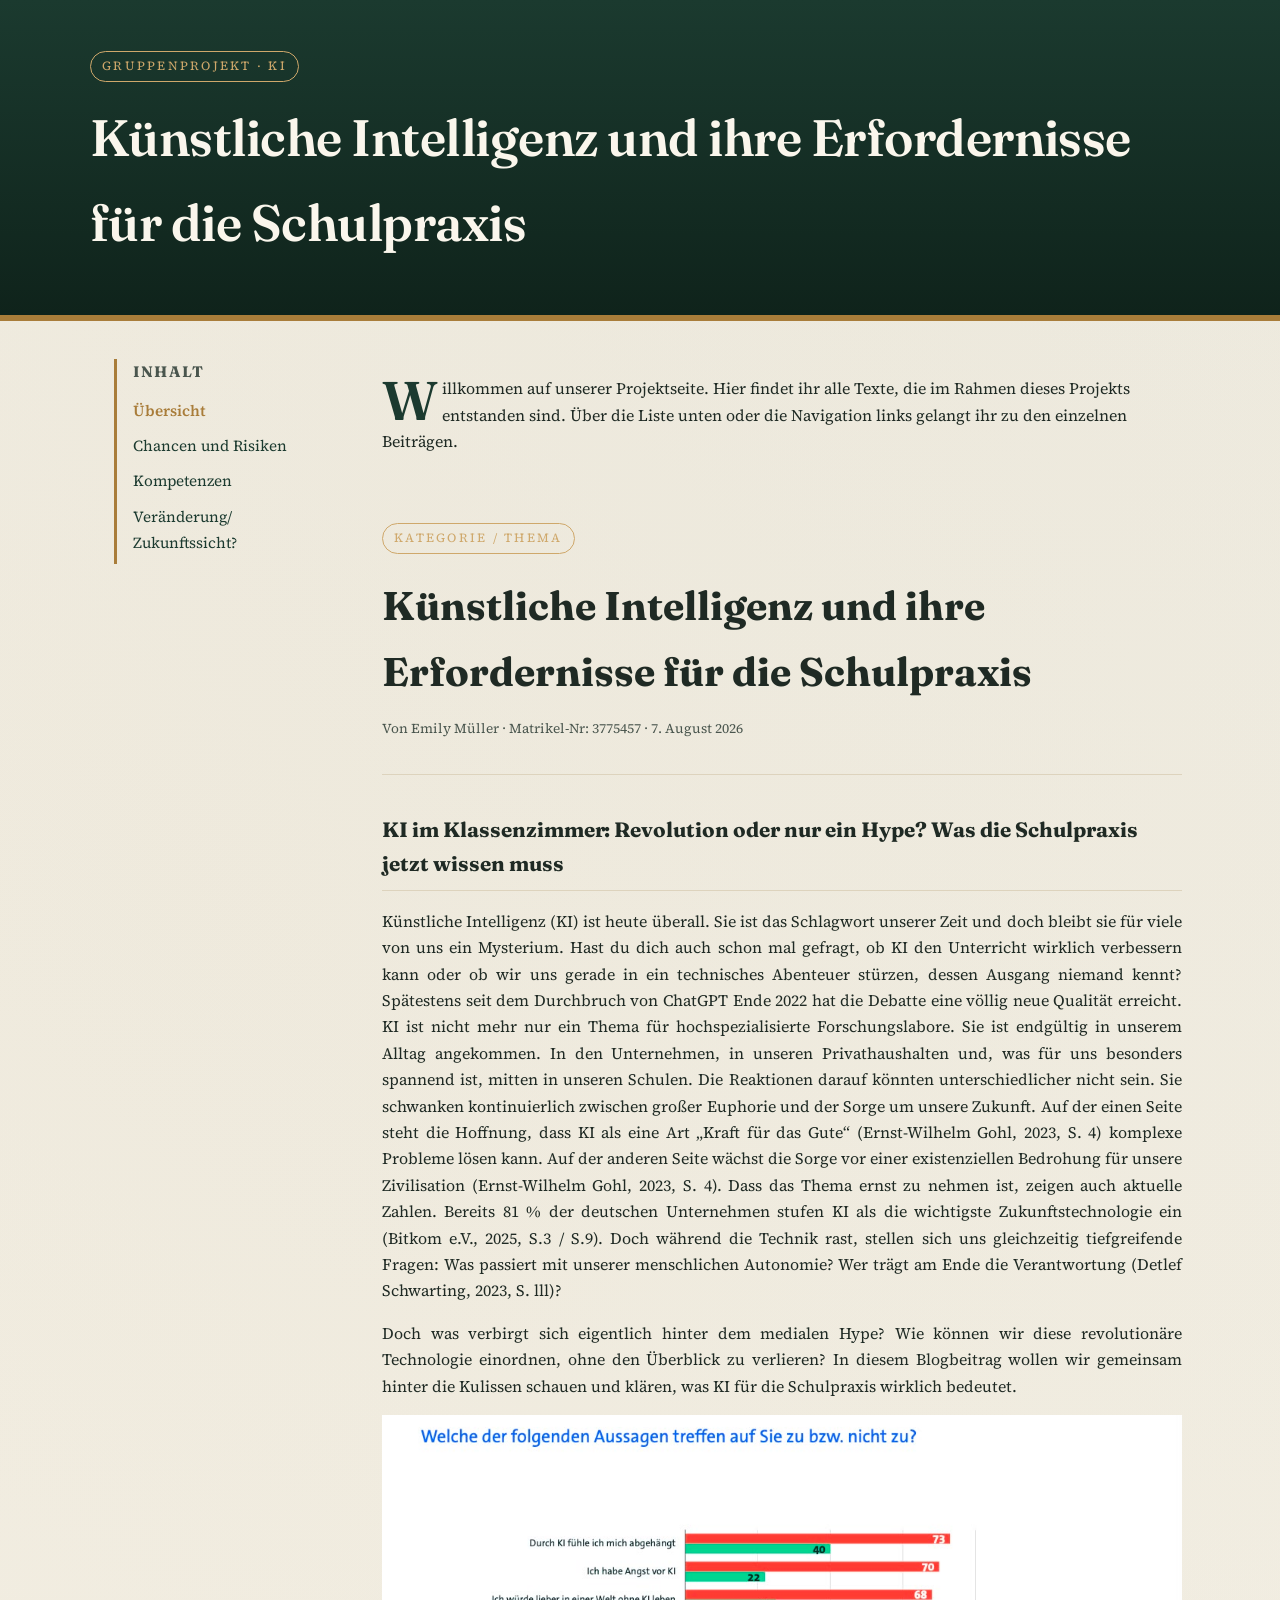
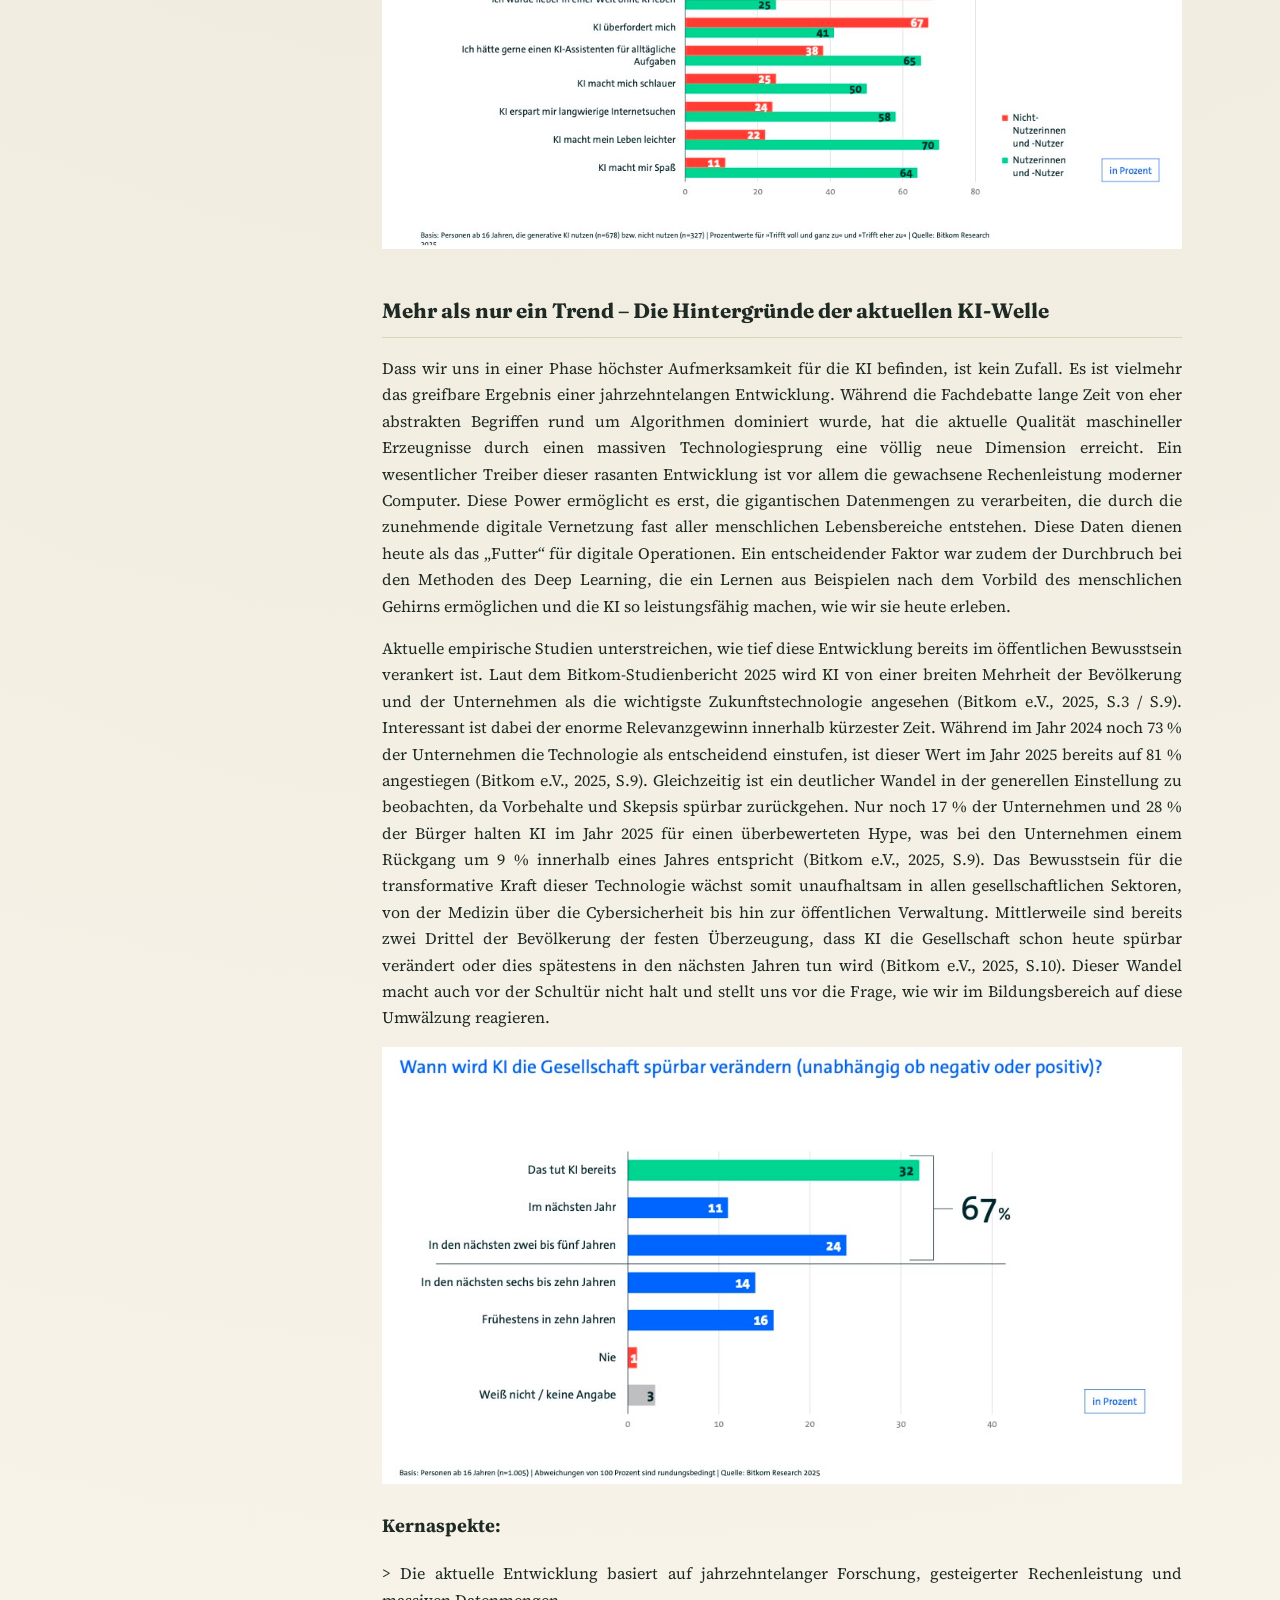
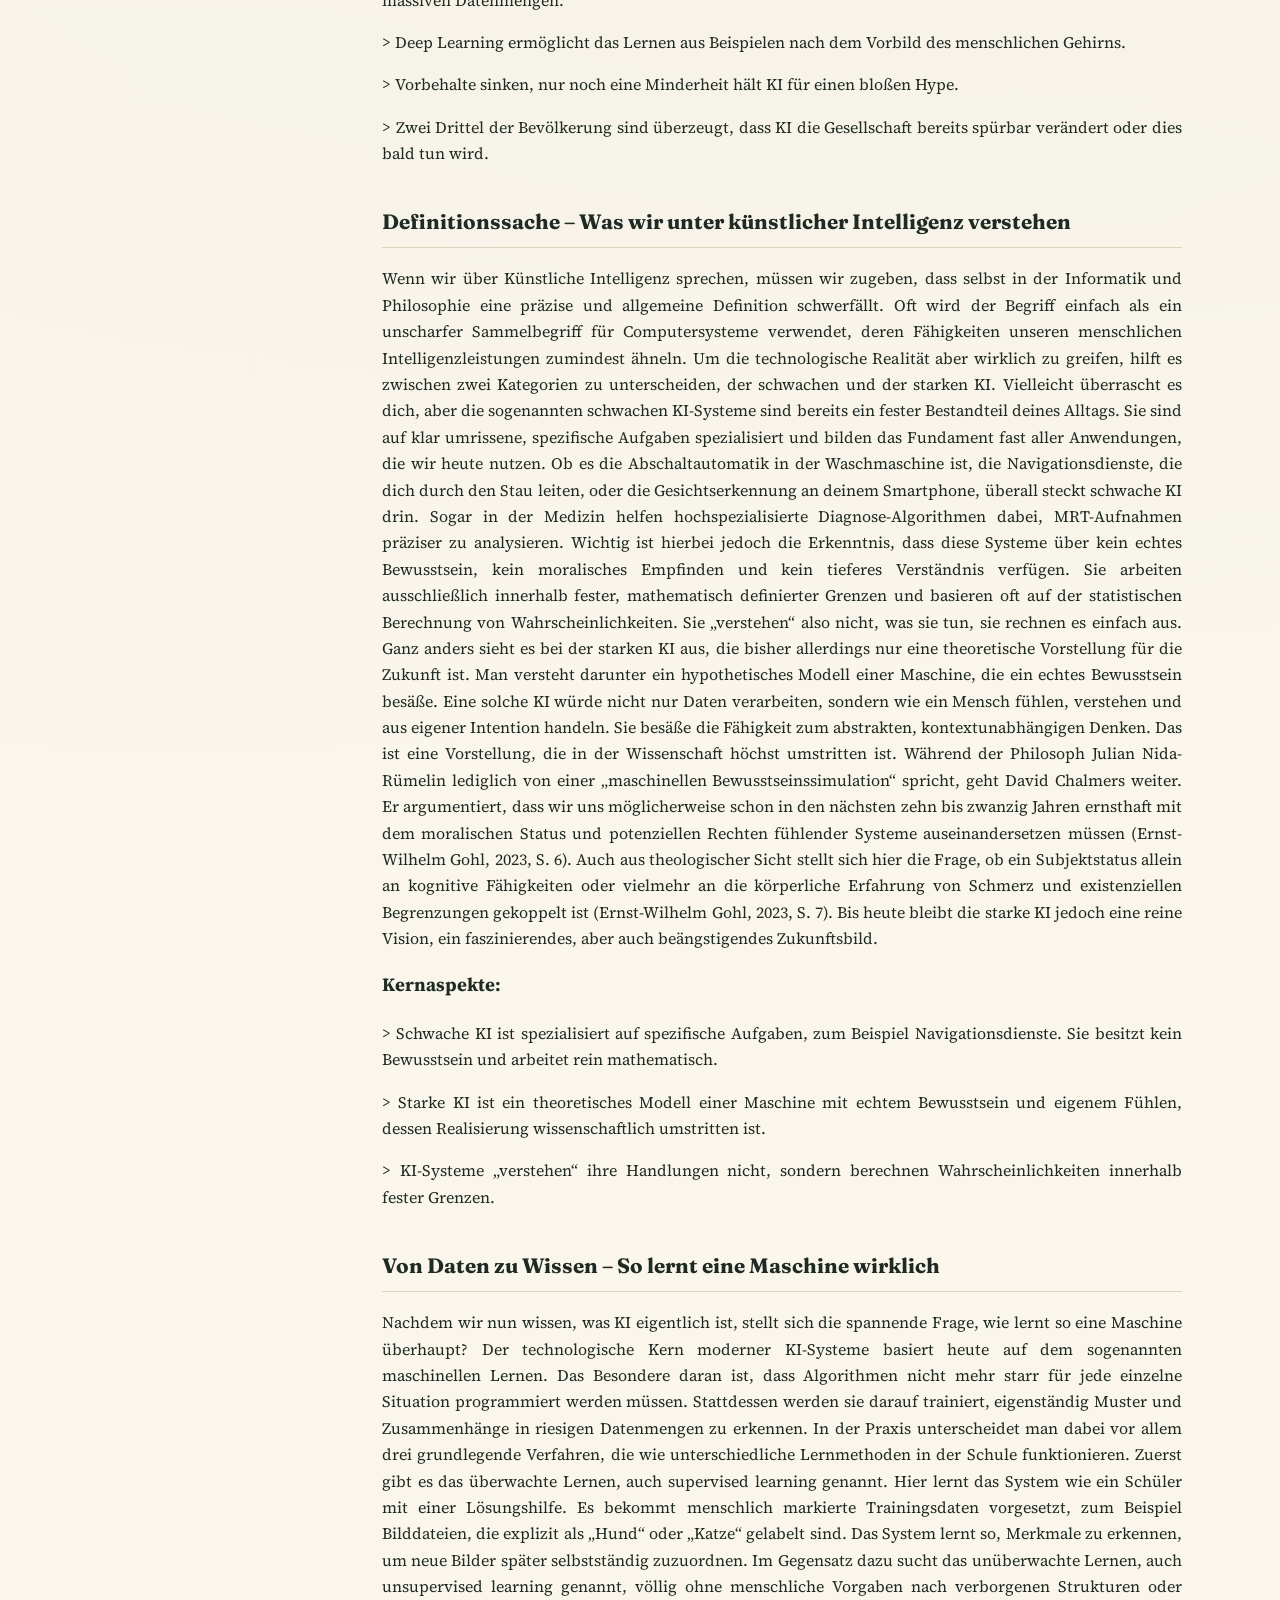
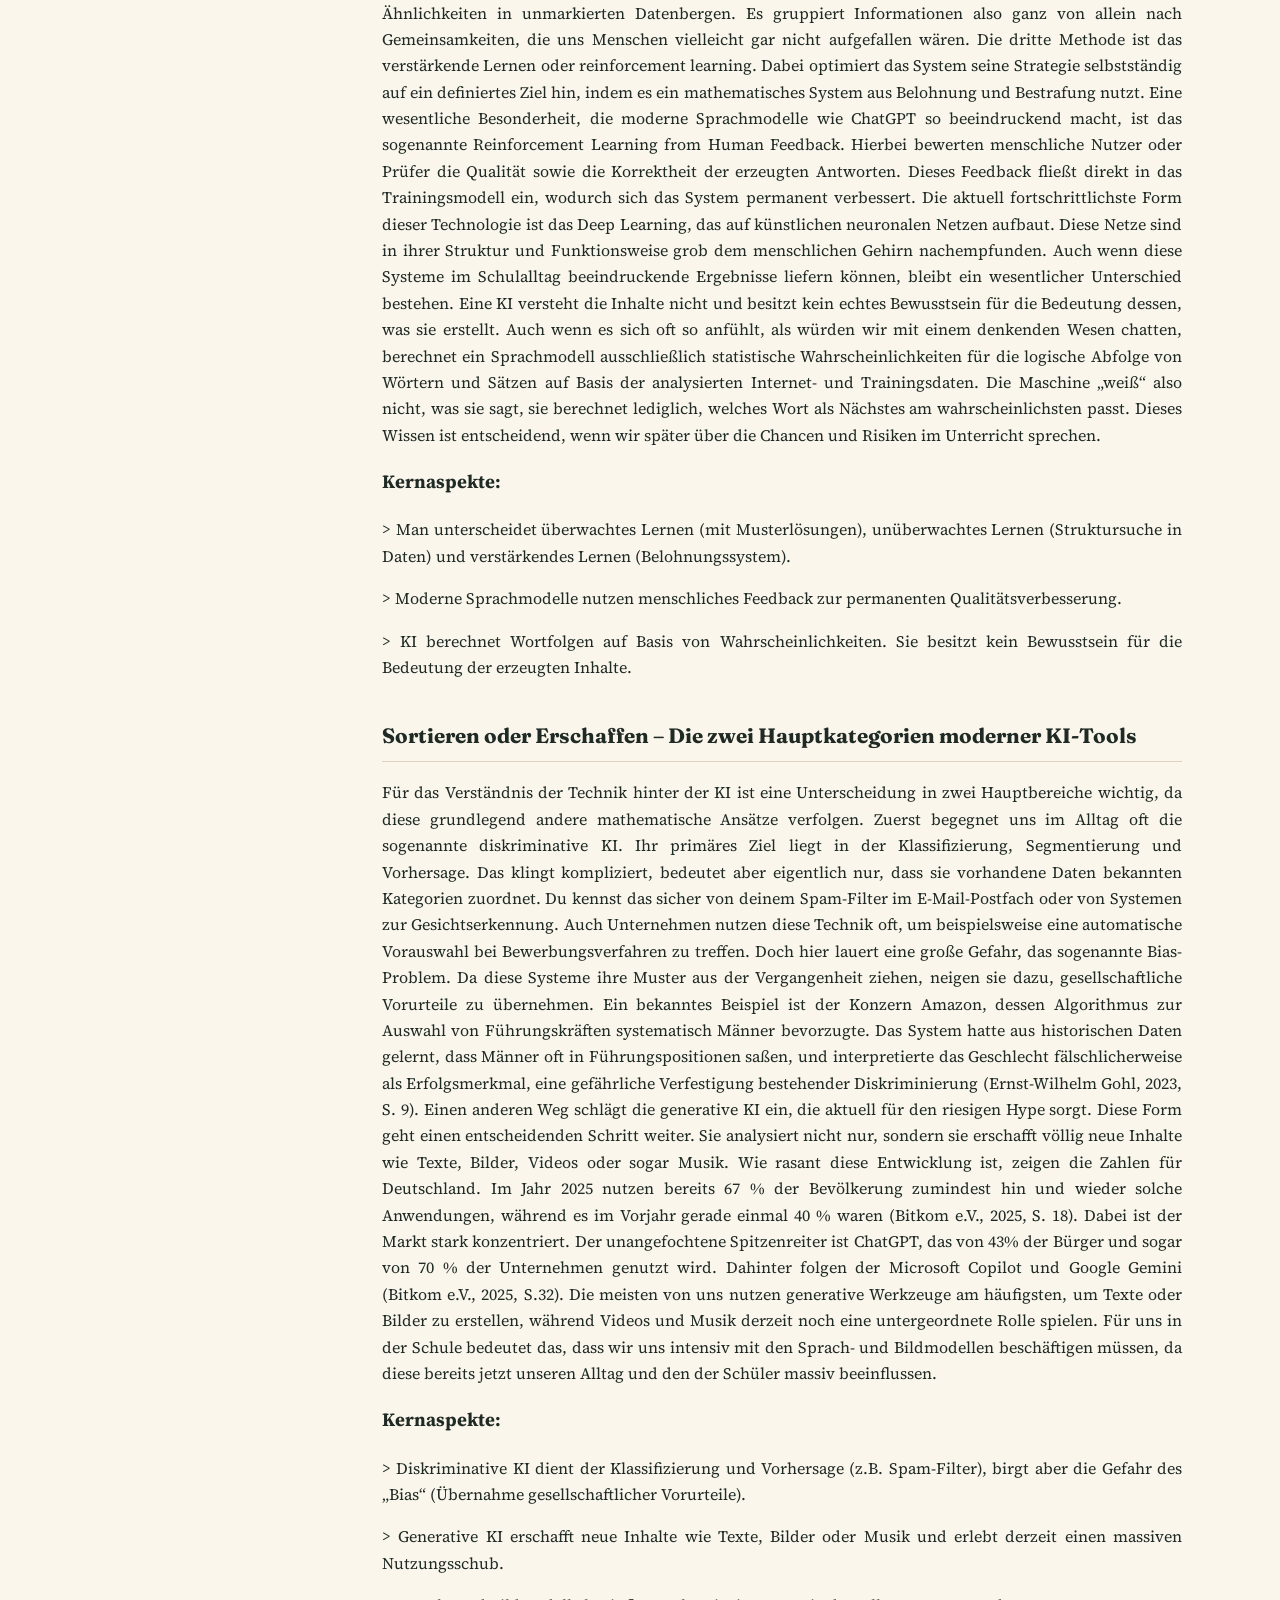
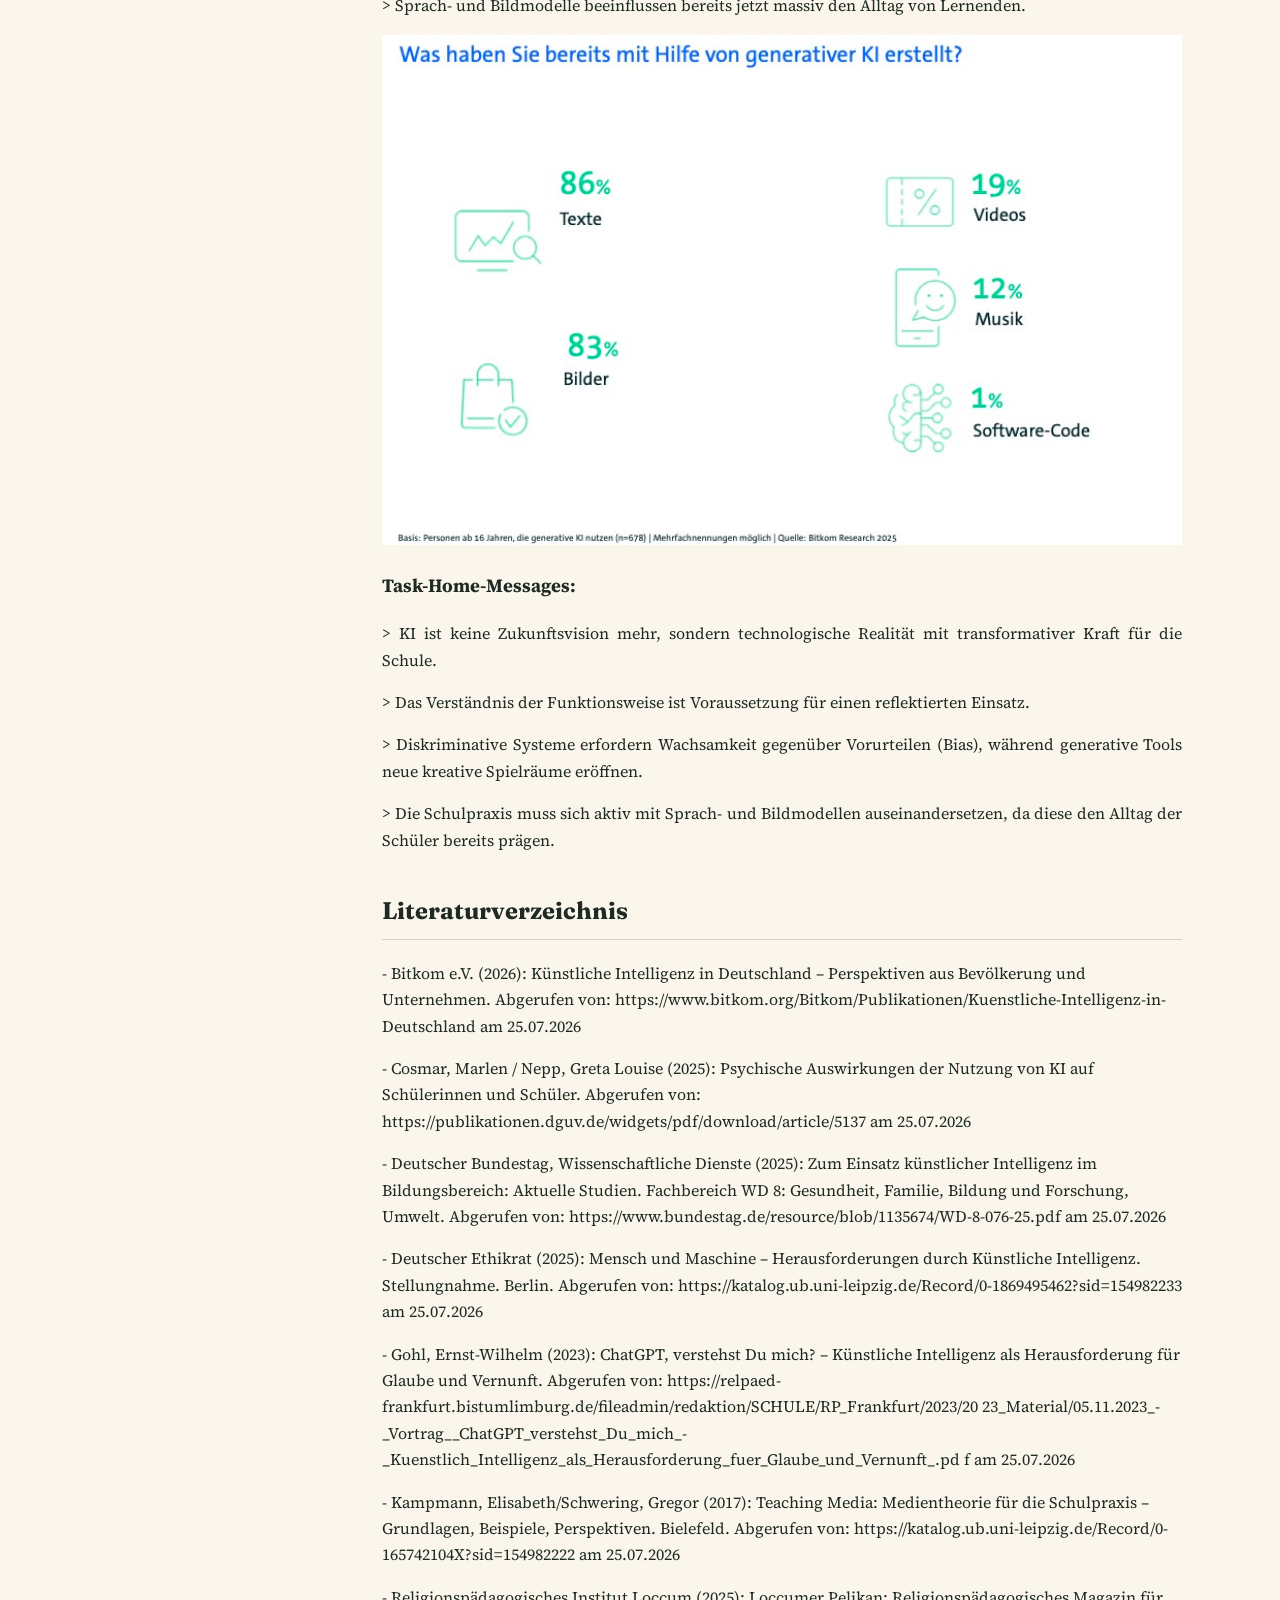
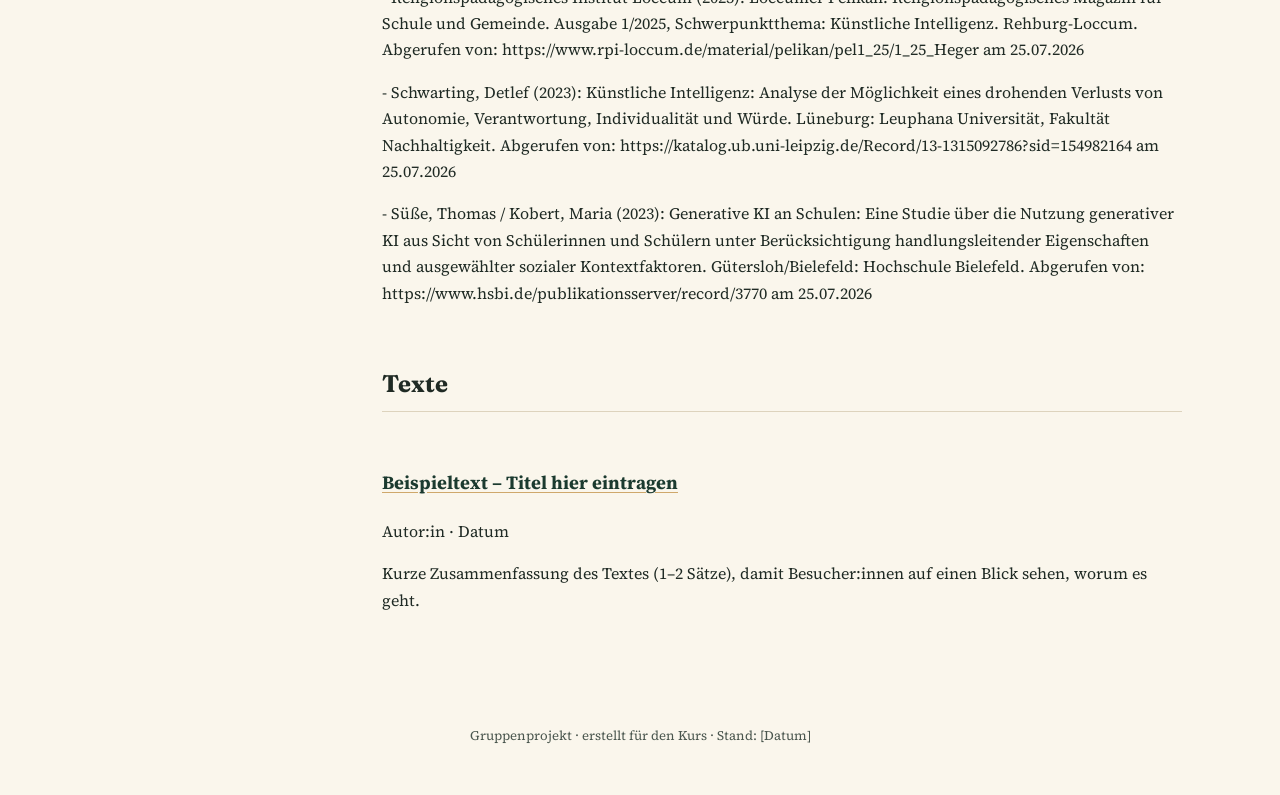
==== commit 9fa0357e: "Add article header for AI topic" ====
--- a/index.html
+++ b/index.html
@@ -46,9 +46,12 @@
       </p>
      <br>
       <br>
+      <div class="article-header">
+      <span class="kicker">Kategorie / Thema</span>
+      <h1>Künstliche Intelligenz und ihre Erfordernisse für die Schulpraxis</h1>
       <p class="article-meta">Von Emily Müller &middot; Matrikel-Nr: 3775457 &middot; 7. August 2026</p>
+    </div>
       <article class="text-body">
-        <h1>Künstliche Intelligenz und ihre Erfordernisse für die Schulpraxis</h1>
       <h2>KI im Klassenzimmer: Revolution oder nur ein Hype? Was die Schulpraxis
 jetzt wissen muss
 </h2>
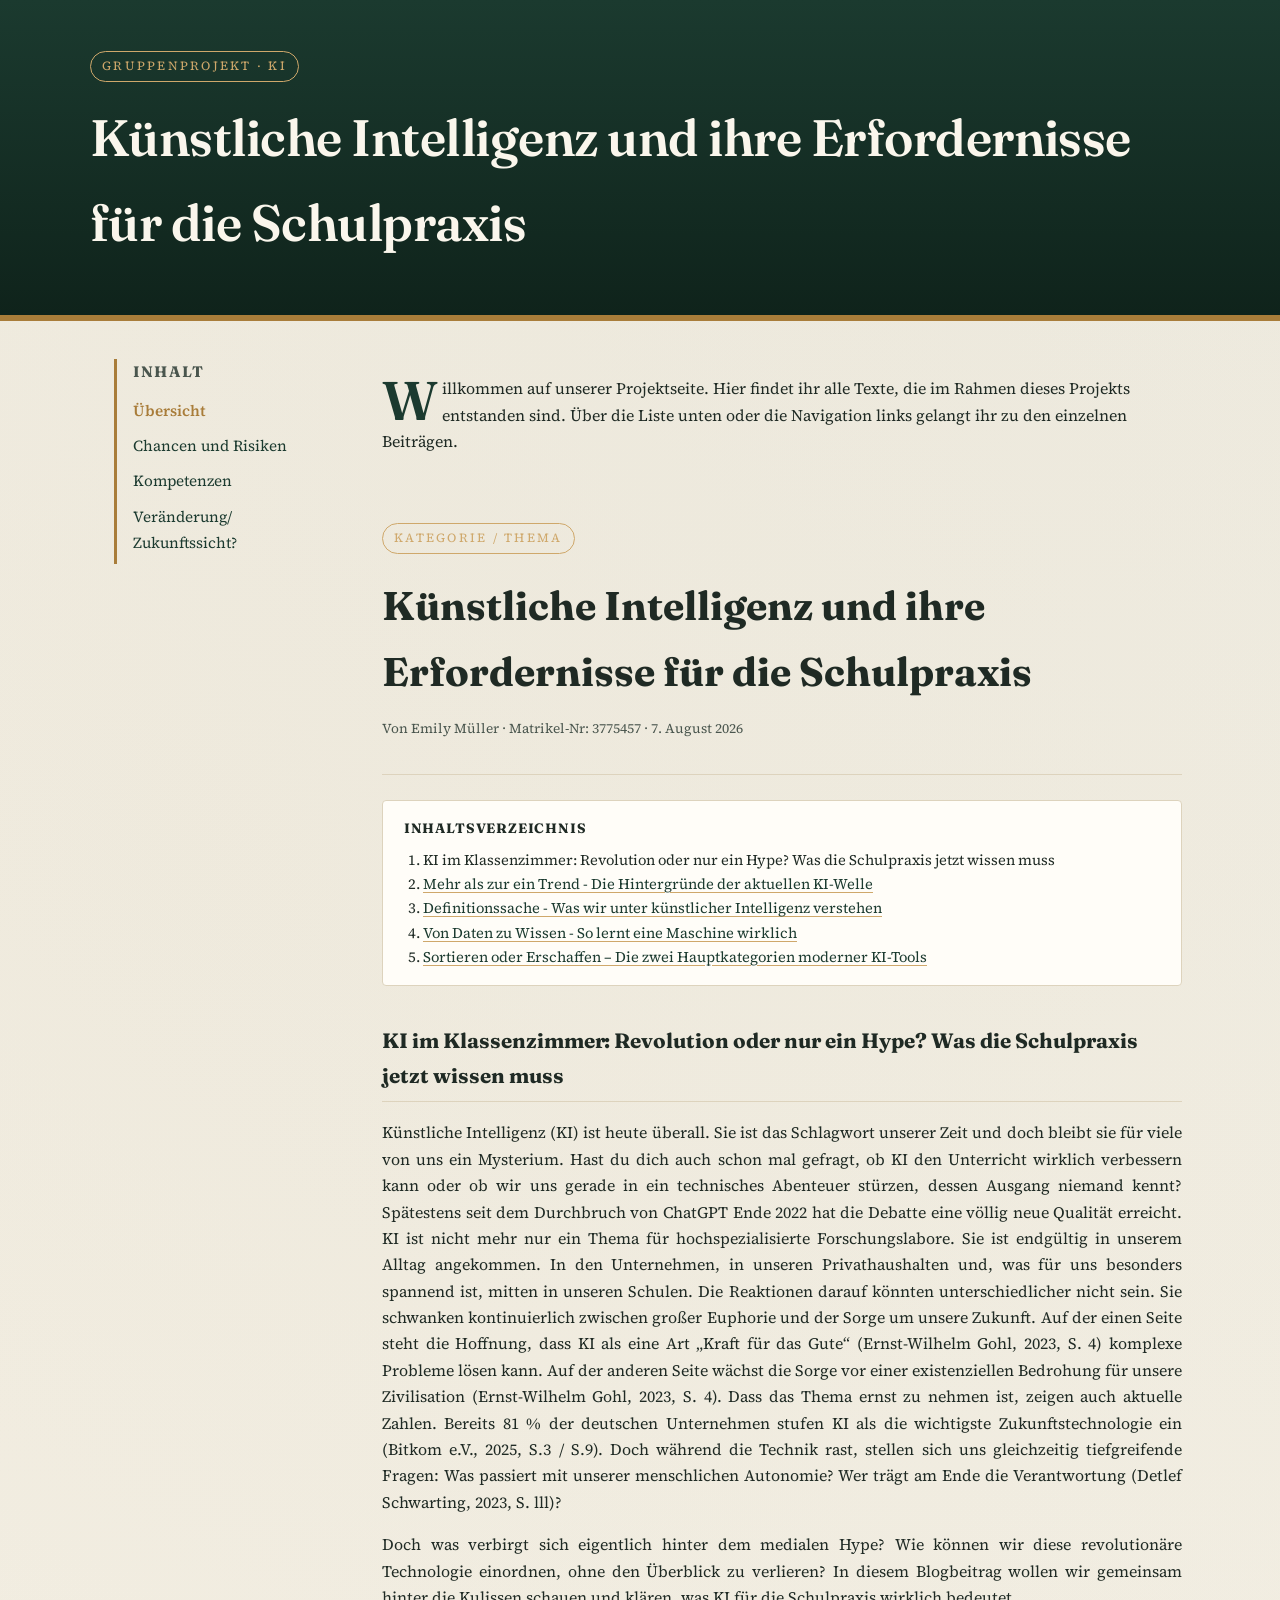
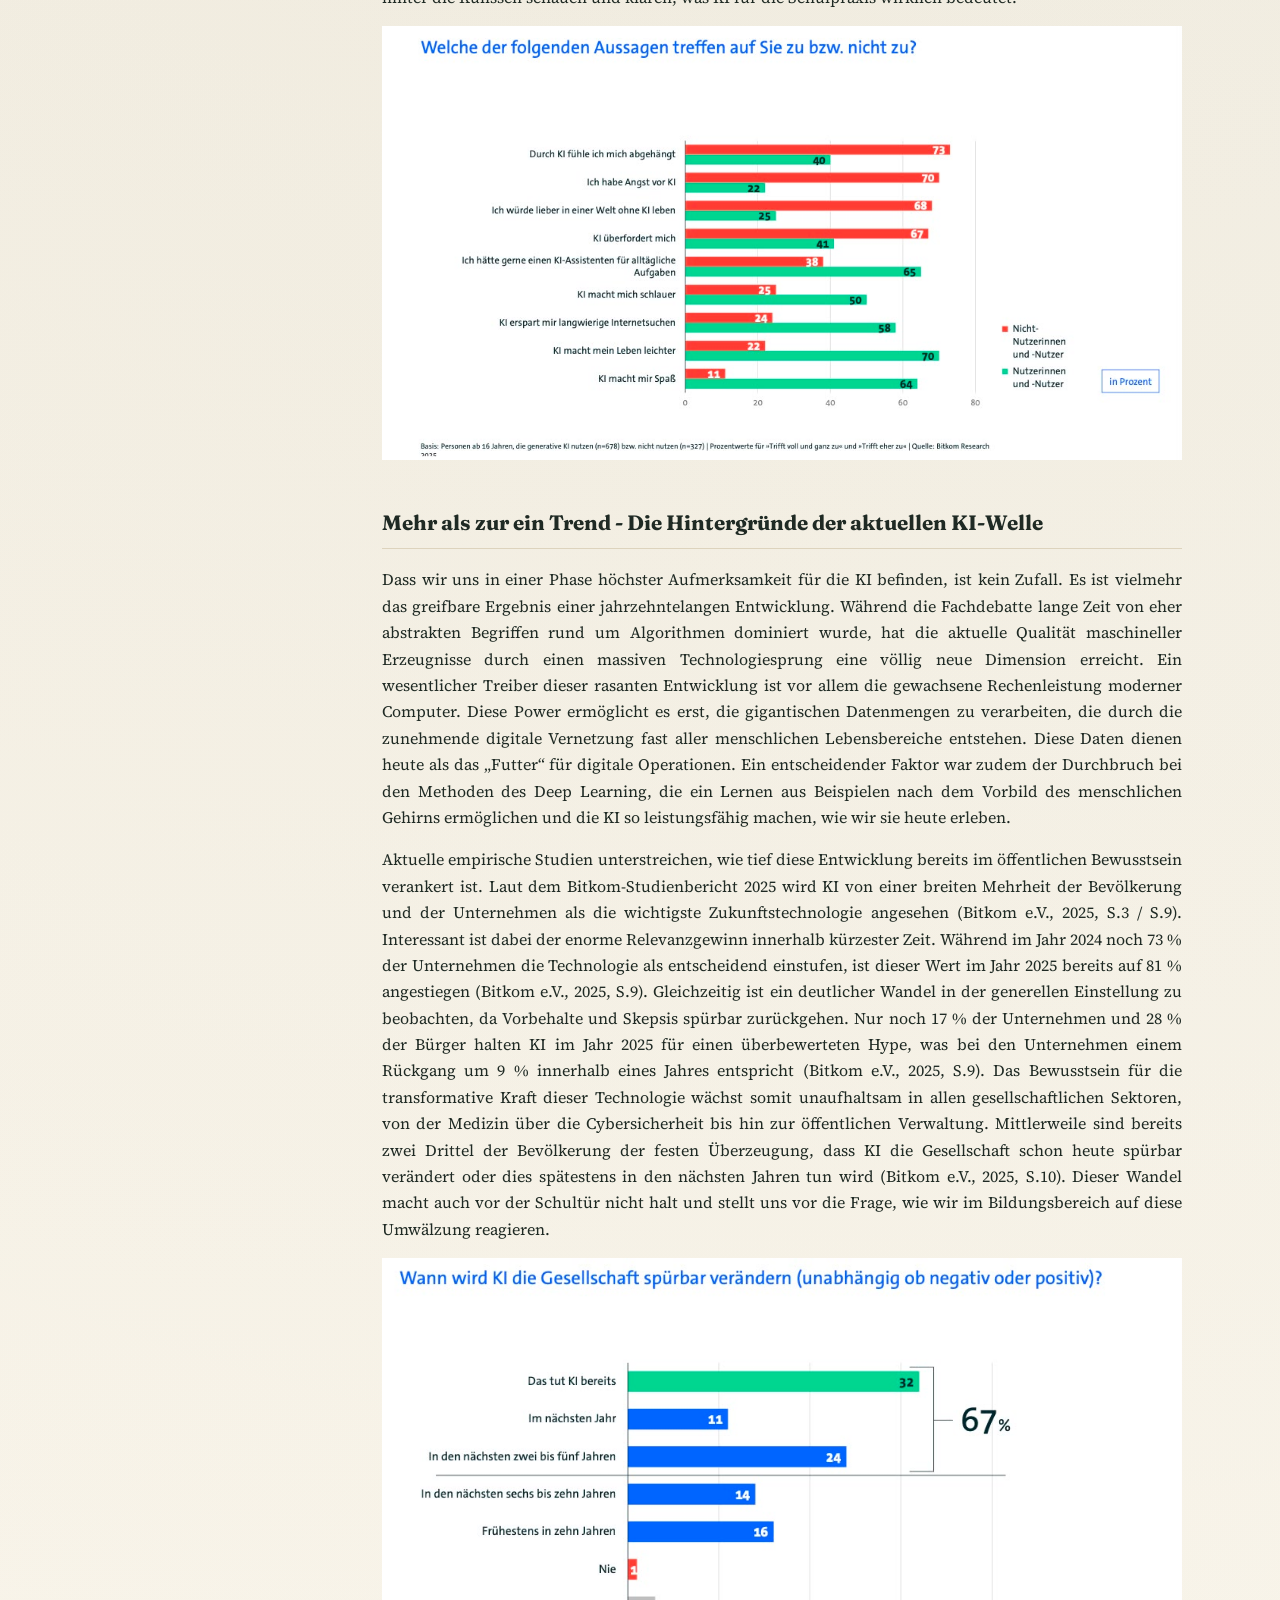
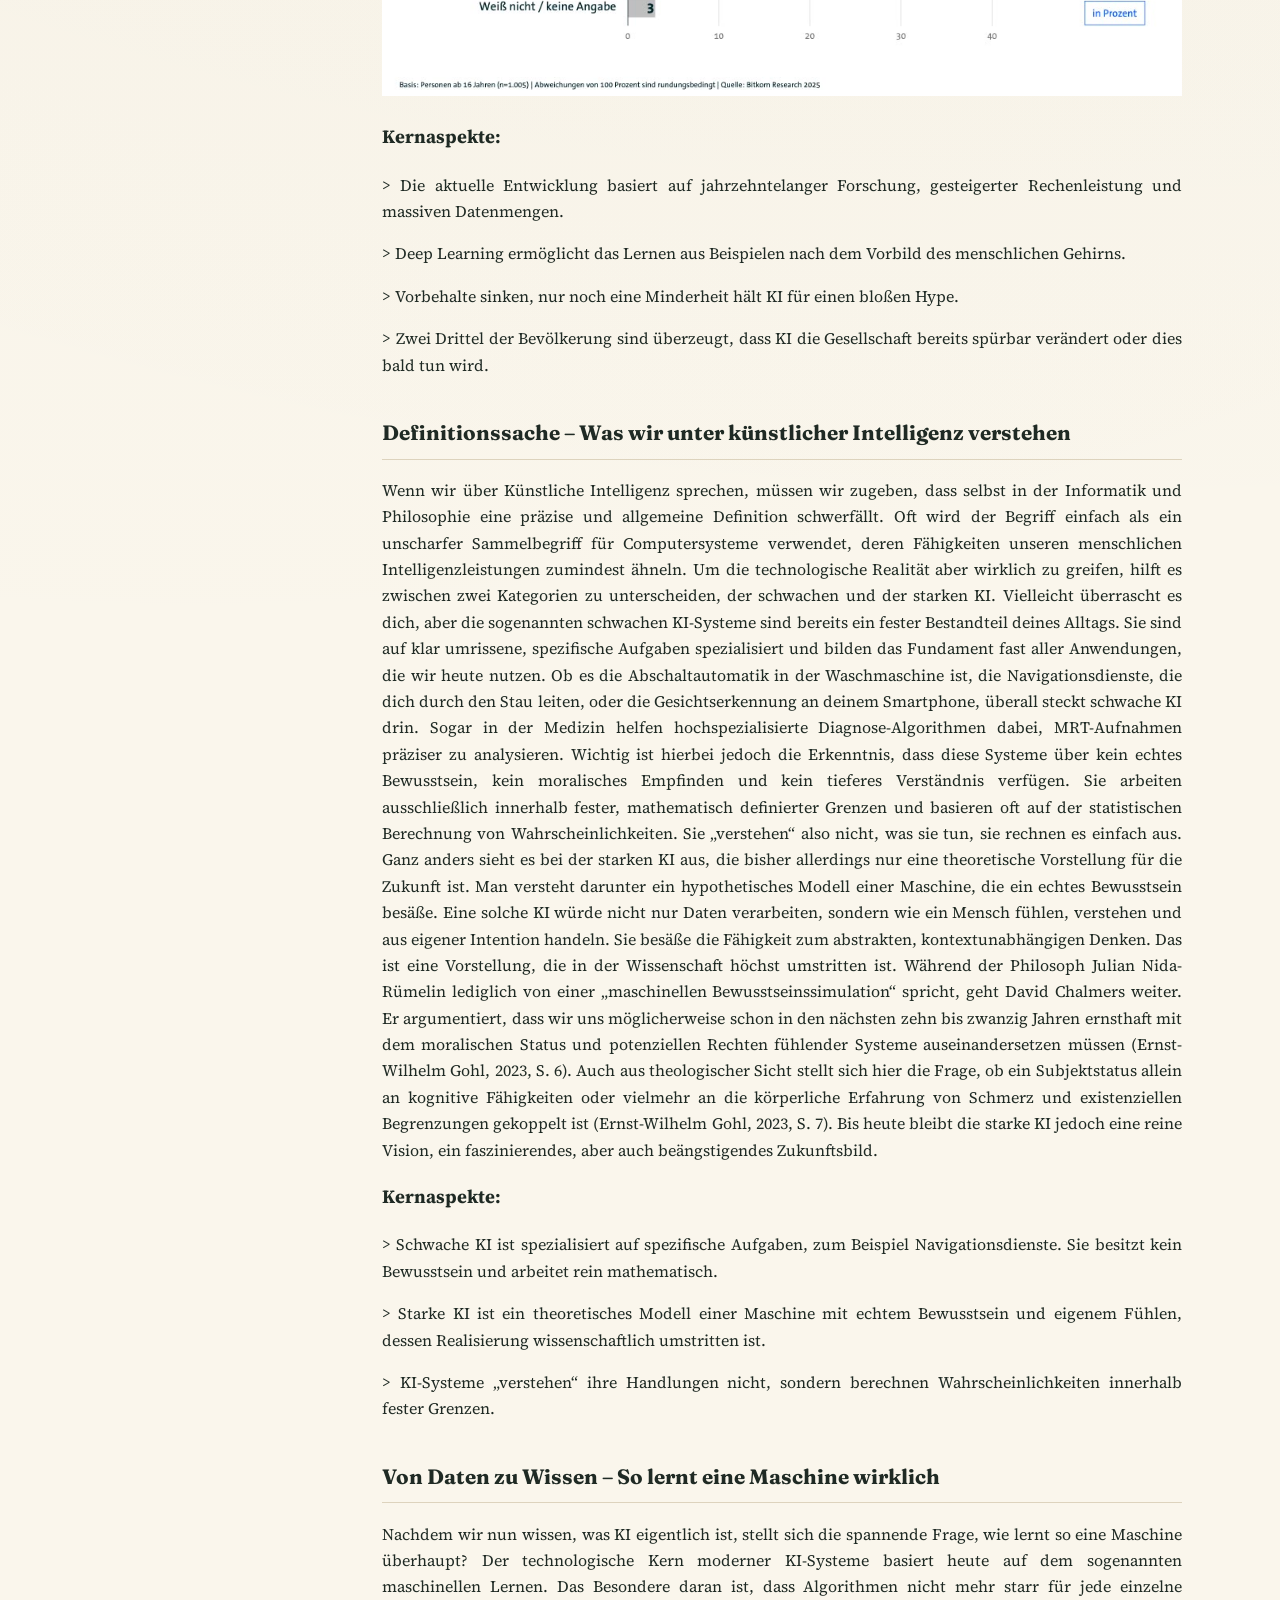
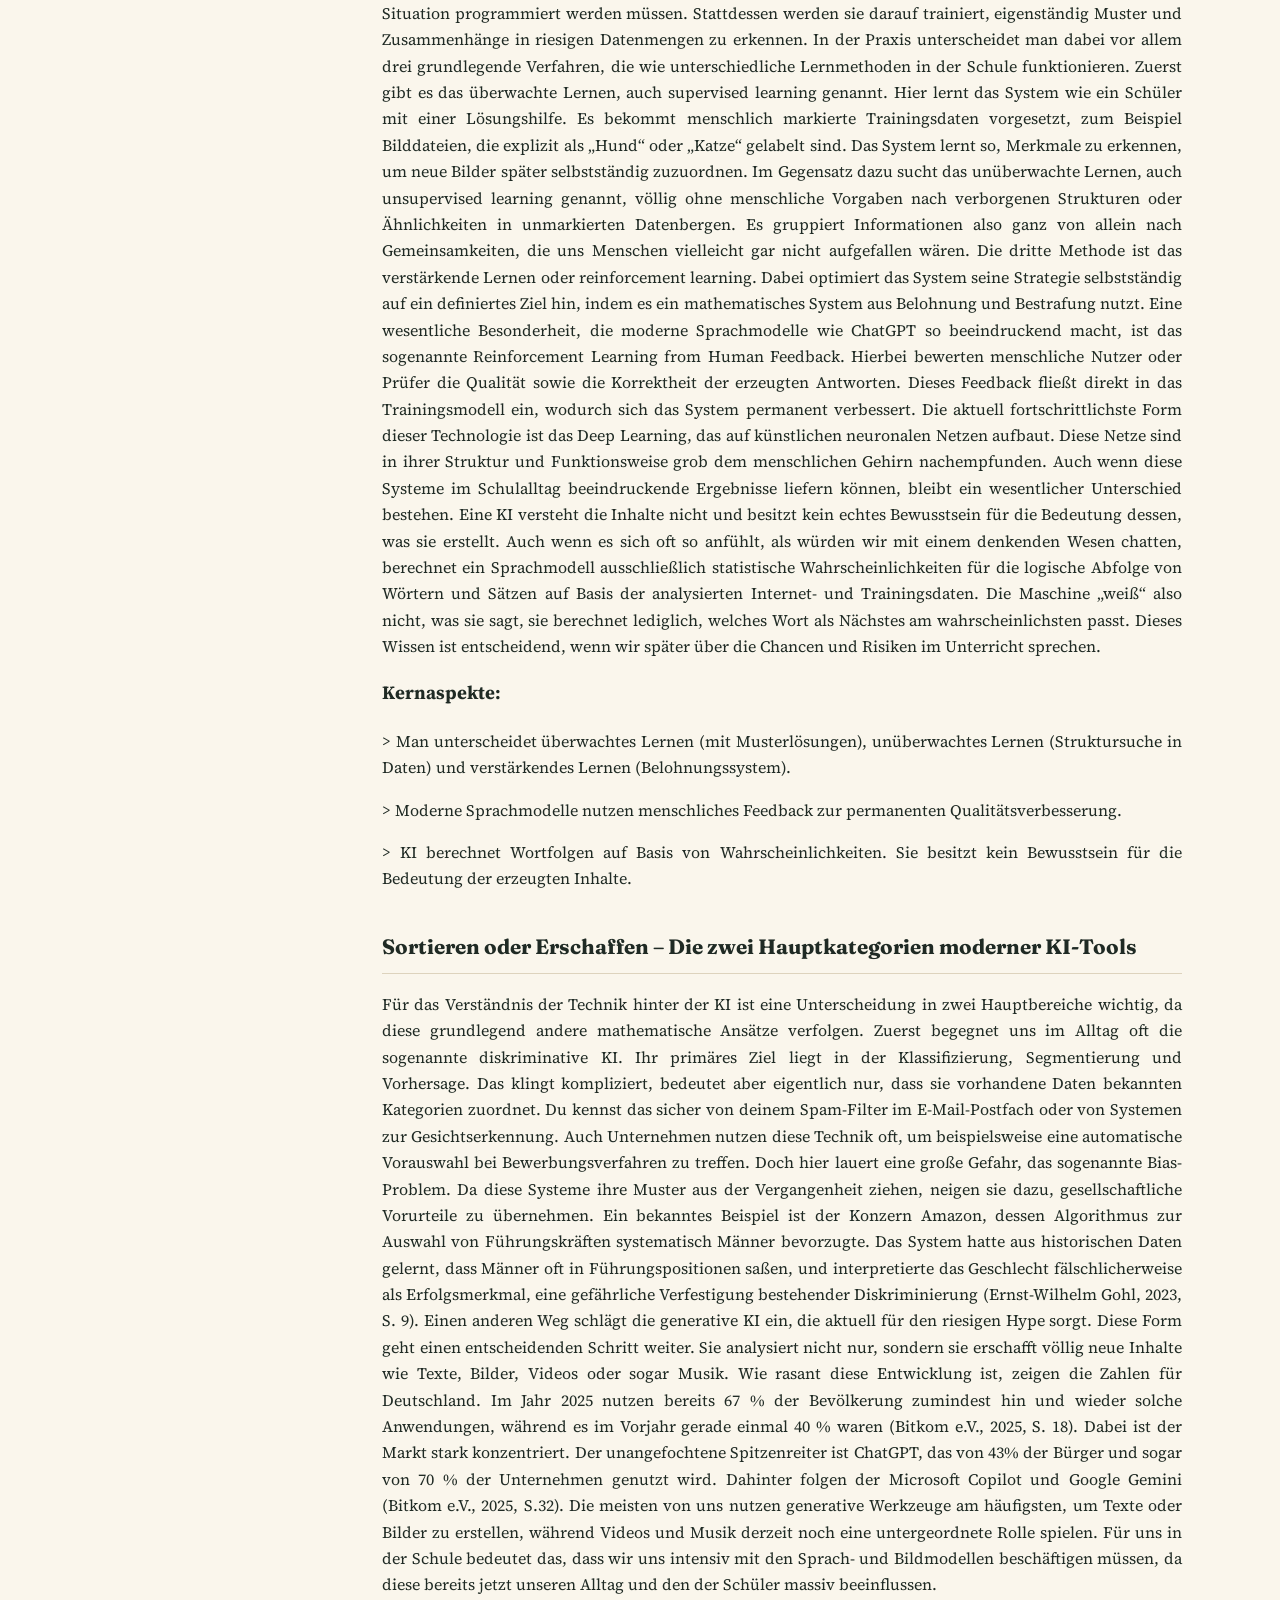
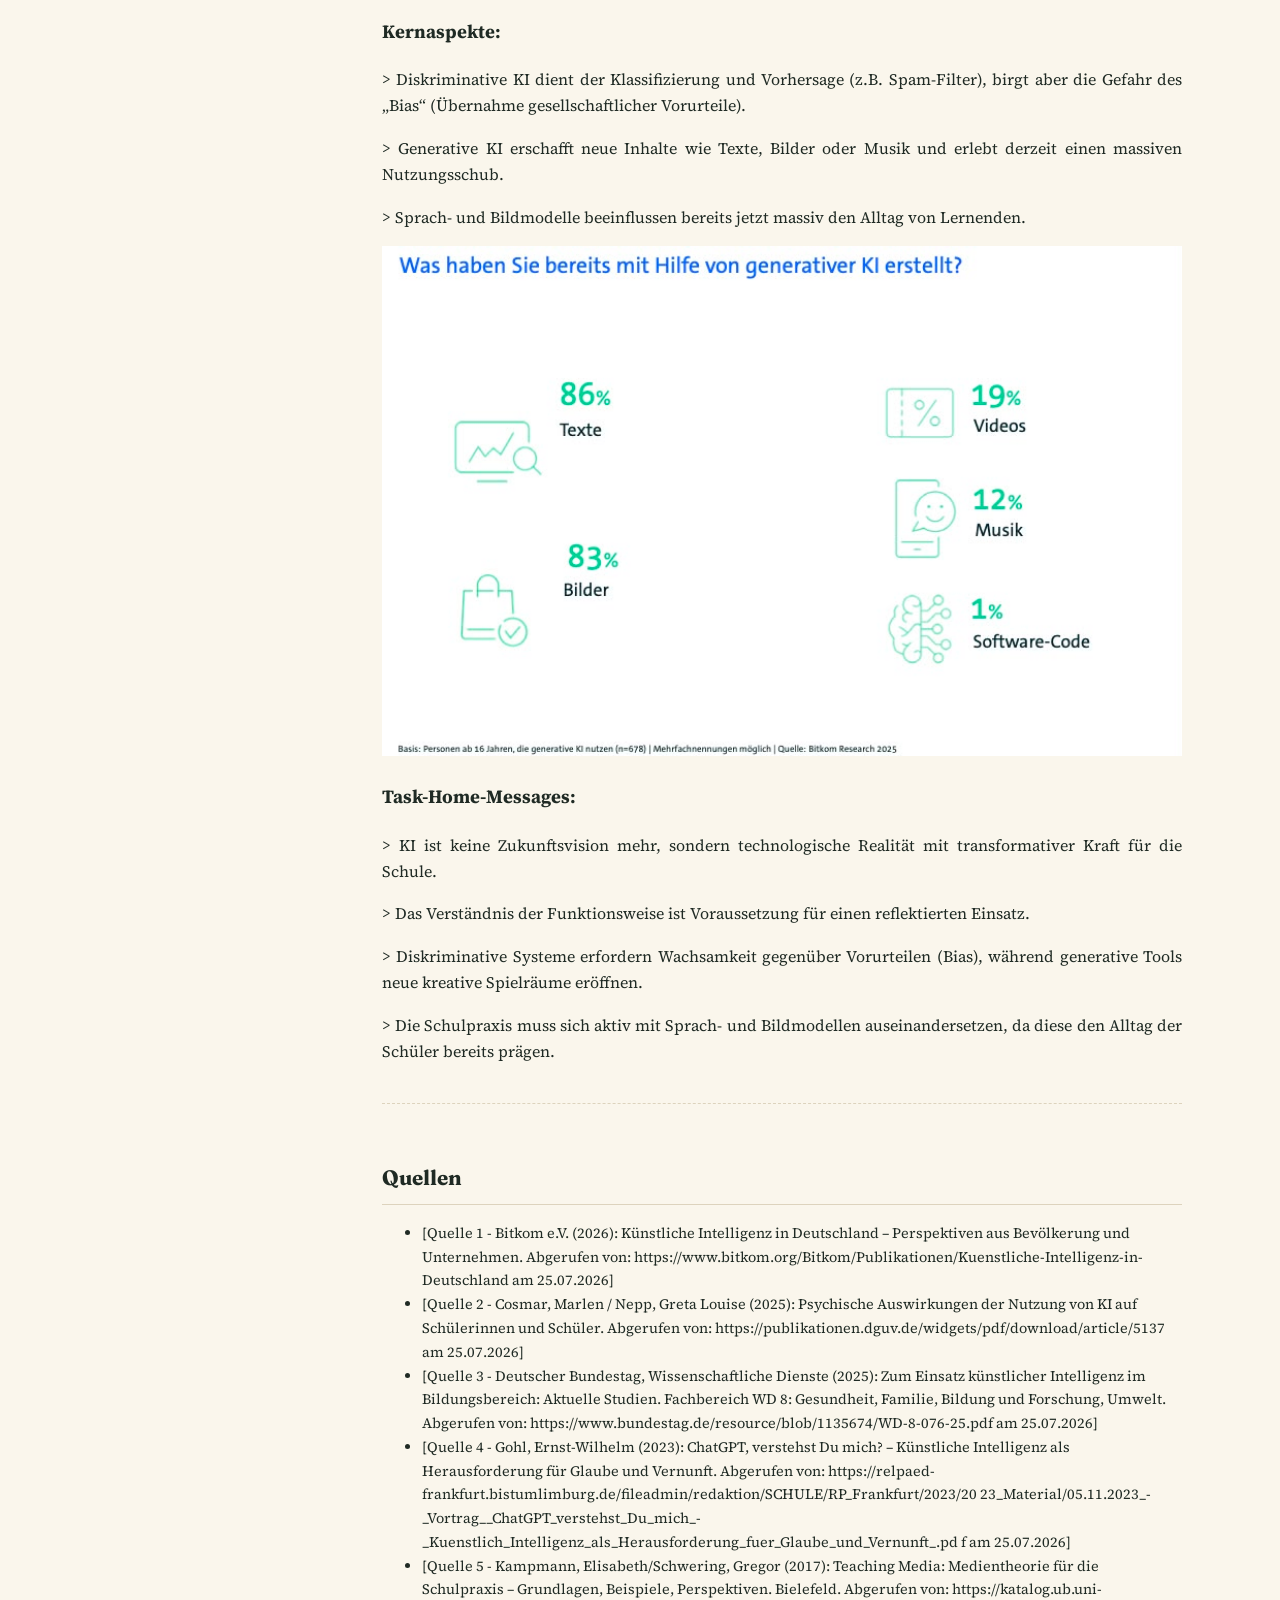
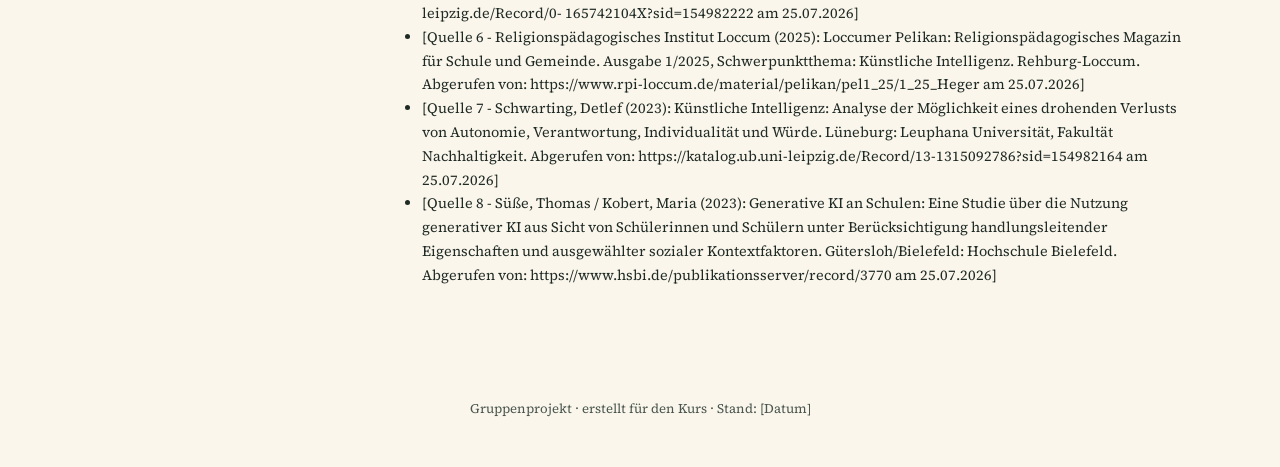
==== commit 196720e6: "Update index.html" ====
--- a/index.html
+++ b/index.html
@@ -51,10 +51,20 @@
       <h1>Künstliche Intelligenz und ihre Erfordernisse für die Schulpraxis</h1>
       <p class="article-meta">Von Emily Müller &middot; Matrikel-Nr: 3775457 &middot; 7. August 2026</p>
     </div>
+
+     <nav class="toc" aria-label="Inhaltsverzeichnis">
+      <h2>Inhaltsverzeichnis</h2>
+      <ol>
+        <li><a href="#KIimKlassenzimmer"></a>KI im Klassenzimmer: Revolution oder nur ein Hype? Was die Schulpraxis jetzt wissen muss</li>
+        <li><a href="#Trend">Mehr als zur ein Trend - Die Hintergründe der aktuellen KI-Welle</a></li>
+        <li><a href="#Definition">Definitionssache - Was wir unter künstlicher Intelligenz verstehen</a></li>
+        <li><a href="#Daten">Von Daten zu Wissen - So lernt eine Maschine wirklich</a></li>
+        <li><a href="#Sortieren">Sortieren oder Erschaffen – Die zwei Hauptkategorien moderner KI-Tools</a></li>
+      </ol>
+    </nav>
+
       <article class="text-body">
-      <h2>KI im Klassenzimmer: Revolution oder nur ein Hype? Was die Schulpraxis
-jetzt wissen muss
-</h2>
+        <h2 id="KIimKlassenzimmer">KI im Klassenzimmer: Revolution oder nur ein Hype? Was die Schulpraxis jetzt wissen muss</h2>
 <p>
   Künstliche Intelligenz (KI) ist heute überall. Sie ist das Schlagwort unserer Zeit und
 doch bleibt sie für viele von uns ein Mysterium. Hast du dich auch schon mal gefragt,
@@ -82,7 +92,7 @@
 die Schulpraxis wirklich bedeutet.
 </p>
 <img src="Foto1.jpg" alt="Ein beschreibender Text zum Bild" width="800">
-<h2>Mehr als nur ein Trend – Die Hintergründe der aktuellen KI-Welle</h2>
+<h2 id="Trend">Mehr als zur ein Trend - Die Hintergründe der aktuellen KI-Welle</h2>
 <p>
   Dass wir uns in einer Phase höchster Aufmerksamkeit für die KI befinden, ist kein
 Zufall. Es ist vielmehr das greifbare Ergebnis einer jahrzehntelangen Entwicklung.
@@ -135,7 +145,7 @@
   > Zwei Drittel der Bevölkerung sind überzeugt, dass KI die Gesellschaft bereits
 spürbar verändert oder dies bald tun wird.
 </p>
-<h2>Definitionssache – Was wir unter künstlicher Intelligenz verstehen</h2>
+<h2 id="Definition">Definitionssache – Was wir unter künstlicher Intelligenz verstehen</h2>
 <p>
   Wenn wir über Künstliche Intelligenz sprechen, müssen wir zugeben, dass selbst in
 der Informatik und Philosophie eine präzise und allgemeine Definition schwerfällt. Oft
@@ -184,7 +194,7 @@
   > KI-Systeme „verstehen“ ihre Handlungen nicht, sondern berechnen
 Wahrscheinlichkeiten innerhalb fester Grenzen.
 </p>
-<h2>Von Daten zu Wissen – So lernt eine Maschine wirklich</h2>
+<h2 id="Daten">Von Daten zu Wissen – So lernt eine Maschine wirklich</h2>
 <p>
   Nachdem wir nun wissen, was KI eigentlich ist, stellt sich die spannende Frage, wie
 lernt so eine Maschine überhaupt? Der technologische Kern moderner KI-Systeme
@@ -237,7 +247,7 @@
 Bewusstsein für die Bedeutung der erzeugten Inhalte.
 </p>
 
-<h2>Sortieren oder Erschaffen – Die zwei Hauptkategorien moderner KI-Tools</h2>
+<h2 id="Sortieren">Sortieren oder Erschaffen – Die zwei Hauptkategorien moderner KI-Tools</h2>
 <p>
   Für das Verständnis der Technik hinter der KI ist eine Unterscheidung in zwei
 Hauptbereiche wichtig, da diese grundlegend andere mathematische Ansätze
@@ -302,96 +312,62 @@
 auseinandersetzen, da diese den Alltag der Schüler bereits prägen.
 </p>
 
-</article>
-<h2>Literaturverzeichnis</h2>
-<p>
-  - Bitkom e.V. (2026): Künstliche Intelligenz in Deutschland – Perspektiven aus
+    <section class="sources">
+      <h2>Quellen</h2>
+      <ul>
+        <li>[Quelle 1 - Bitkom e.V. (2026): Künstliche Intelligenz in Deutschland – Perspektiven aus
 Bevölkerung und Unternehmen. Abgerufen von:
 https://www.bitkom.org/Bitkom/Publikationen/Kuenstliche-Intelligenz-in-
-Deutschland am 25.07.2026
-</p>
-<p>
-- Cosmar, Marlen / Nepp, Greta Louise (2025): Psychische Auswirkungen der
+Deutschland am 25.07.2026]
+</li>
+        <li>[Quelle 2 - Cosmar, Marlen / Nepp, Greta Louise (2025): Psychische Auswirkungen der
 Nutzung von KI auf Schülerinnen und Schüler. Abgerufen von:
 https://publikationen.dguv.de/widgets/pdf/download/article/5137 am
-25.07.2026
-</p>
-<p>
-- Deutscher Bundestag, Wissenschaftliche Dienste (2025): Zum Einsatz
+25.07.2026]
+</li>
+<li>
+  [Quelle 3 - Deutscher Bundestag, Wissenschaftliche Dienste (2025): Zum Einsatz
 künstlicher Intelligenz im Bildungsbereich: Aktuelle Studien. Fachbereich WD
 8: Gesundheit, Familie, Bildung und Forschung, Umwelt. Abgerufen von:
 https://www.bundestag.de/resource/blob/1135674/WD-8-076-25.pdf am
-25.07.2026
-</p>
-<p>
-- Deutscher Ethikrat (2025): Mensch und Maschine – Herausforderungen durch
-Künstliche Intelligenz. Stellungnahme. Berlin. Abgerufen von:
-https://katalog.ub.uni-leipzig.de/Record/0-1869495462?sid=154982233 am
-25.07.2026
-</p>
-<p>
-- Gohl, Ernst-Wilhelm (2023): ChatGPT, verstehst Du mich? – Künstliche
+25.07.2026]
+</li>
+<li>
+  [Quelle 4 - Gohl, Ernst-Wilhelm (2023): ChatGPT, verstehst Du mich? – Künstliche
 Intelligenz als Herausforderung für Glaube und Vernunft. Abgerufen von:
-https://relpaed-
-frankfurt.bistumlimburg.de/fileadmin/redaktion/SCHULE/RP_Frankfurt/2023/20
+https://relpaed-frankfurt.bistumlimburg.de/fileadmin/redaktion/SCHULE/RP_Frankfurt/2023/20
 23_Material/05.11.2023_-_Vortrag__ChatGPT_verstehst_Du_mich_-
 _Kuenstlich_Intelligenz_als_Herausforderung_fuer_Glaube_und_Vernunft_.pd
-f am 25.07.2026
-</p>
-<p>
-- Kampmann, Elisabeth/Schwering, Gregor (2017): Teaching Media:
+f am 25.07.2026]
+</li>
+<li>
+  [Quelle 5 - Kampmann, Elisabeth/Schwering, Gregor (2017): Teaching Media:
 Medientheorie für die Schulpraxis – Grundlagen, Beispiele, Perspektiven.
 Bielefeld. Abgerufen von: https://katalog.ub.uni-leipzig.de/Record/0-
-165742104X?sid=154982222 am 25.07.2026
-</p>
-<p>
-- Religionspädagogisches Institut Loccum (2025): Loccumer Pelikan:
+165742104X?sid=154982222 am 25.07.2026]
+</li>
+<li>
+  [Quelle 6 - Religionspädagogisches Institut Loccum (2025): Loccumer Pelikan:
 Religionspädagogisches Magazin für Schule und Gemeinde. Ausgabe 1/2025,
 Schwerpunktthema: Künstliche Intelligenz. Rehburg-Loccum. Abgerufen von:
 https://www.rpi-loccum.de/material/pelikan/pel1_25/1_25_Heger am
-25.07.2026
-</p>
-<p>
-- Schwarting, Detlef (2023): Künstliche Intelligenz: Analyse der Möglichkeit
+25.07.2026]
+</li>
+<li>
+  [Quelle 7 - Schwarting, Detlef (2023): Künstliche Intelligenz: Analyse der Möglichkeit
 eines drohenden Verlusts von Autonomie, Verantwortung, Individualität und
 Würde. Lüneburg: Leuphana Universität, Fakultät Nachhaltigkeit. Abgerufen
 von: https://katalog.ub.uni-leipzig.de/Record/13-1315092786?sid=154982164
-am 25.07.2026
-</p>
-<p>
-- Süße, Thomas / Kobert, Maria (2023): Generative KI an Schulen: Eine Studie
+am 25.07.2026]
+</li>
+<li>
+  [Quelle 8 - Süße, Thomas / Kobert, Maria (2023): Generative KI an Schulen: Eine Studie
 über die Nutzung generativer KI aus Sicht von Schülerinnen und Schülern
 unter Berücksichtigung handlungsleitender Eigenschaften und ausgewählter
 sozialer Kontextfaktoren. Gütersloh/Bielefeld: Hochschule Bielefeld. Abgerufen
-von: https://www.hsbi.de/publikationsserver/record/3770 am 25.07.2026
-</p>
-    </section>
-
-    <section class="article-list" aria-label="Liste der Texte">
-      <h2>Texte</h2>
-
-      <article class="article1-card">
-        <h3><a href="artikel1-vorlage.html">Beispieltext – Titel hier eintragen</a></h3>
-        <p class="meta">Autor:in · Datum</p>
-        <p>
-          Kurze Zusammenfassung des Textes (1–2 Sätze), damit Besucher:innen
-          auf einen Blick sehen, worum es geht.
-        </p>
-      </article>
-
-      <!--
-        NEUE TEXTE HINZUFÜGEN:
-        1. Kopiert die Datei "artikel-vorlage.html", benennt sie um
-           (z. B. "text-2.html") und füllt sie mit eurem Text.
-        2. Fügt hier eine weitere Karte nach diesem Muster ein:
-
-        <article class="article-card">
-          <h3><a href="text-2.html">Titel des Texts</a></h3>
-          <p class="meta">Autor:in · Datum</p>
-          <p>Kurze Zusammenfassung.</p>
-        </article>
-      -->
-
+von: https://www.hsbi.de/publikationsserver/record/3770 am 25.07.2026]
+</li>
+      </ul>
     </section>
   </main>
 
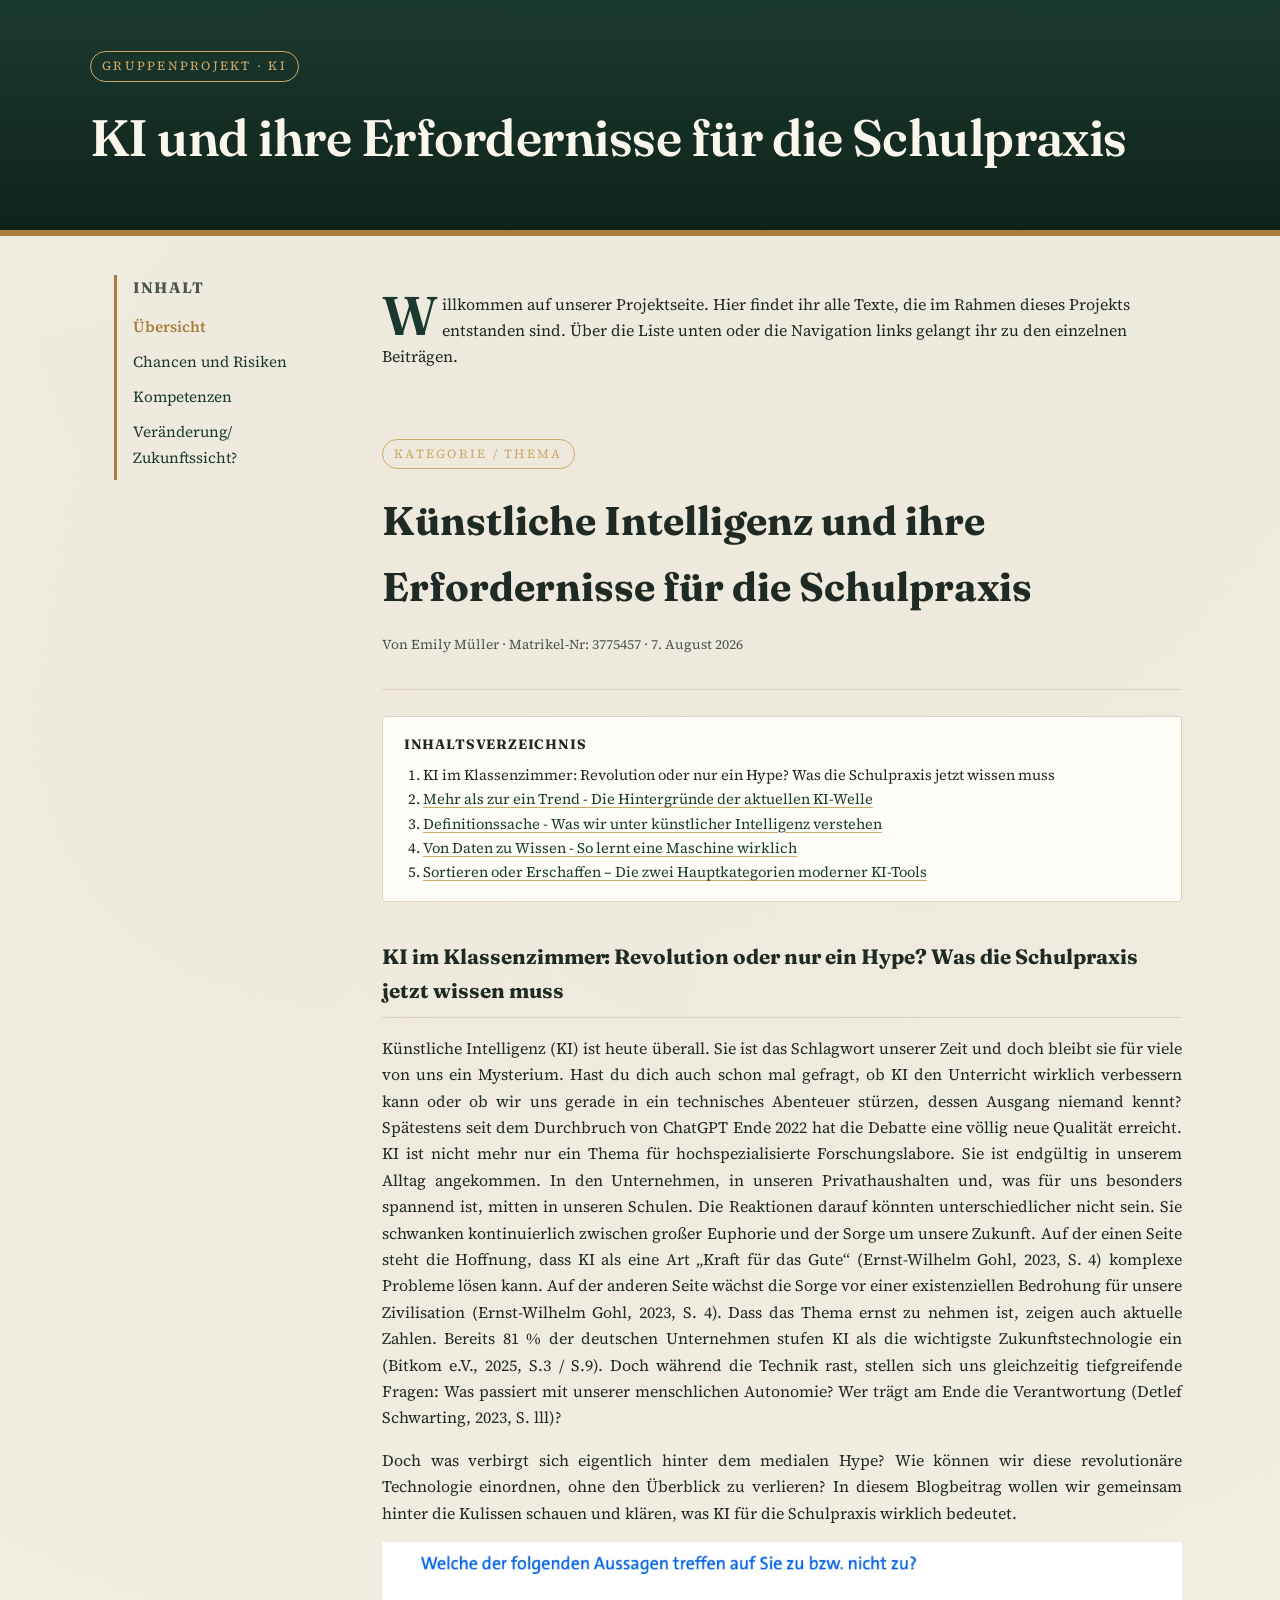
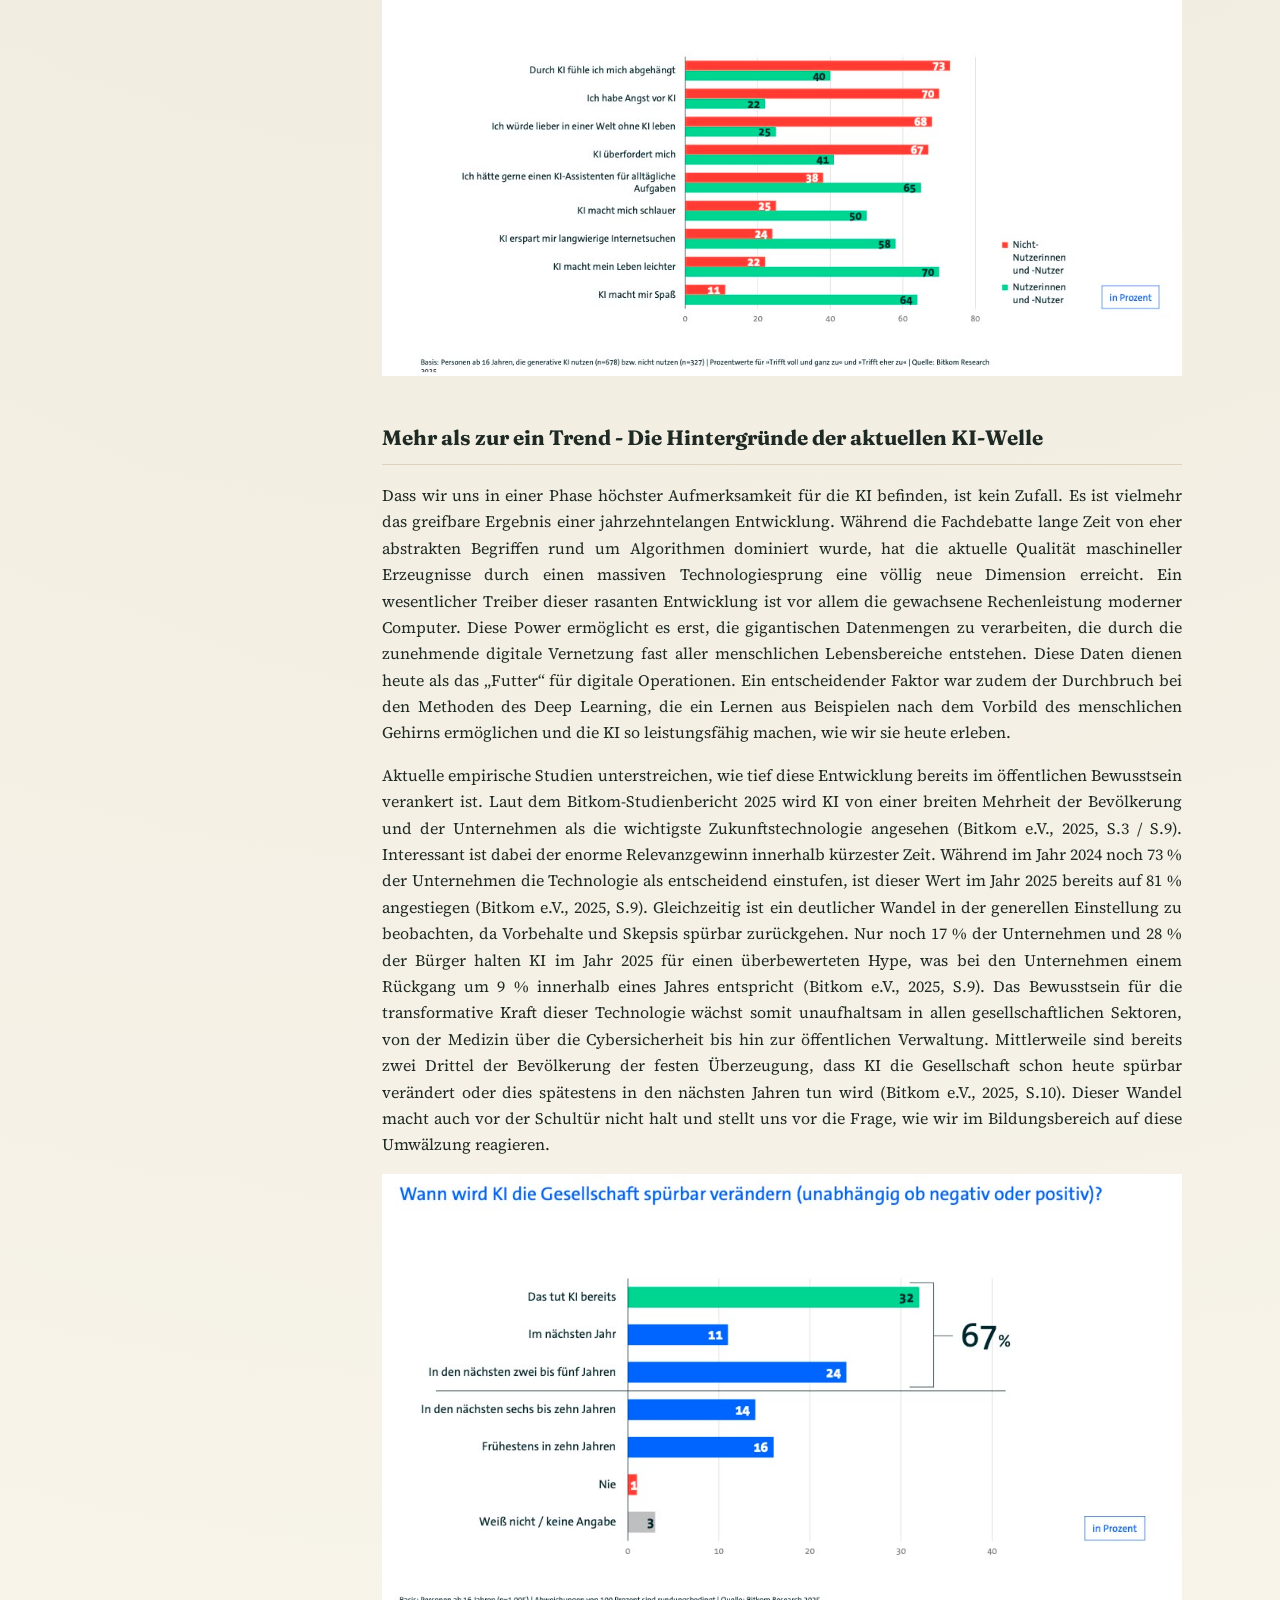
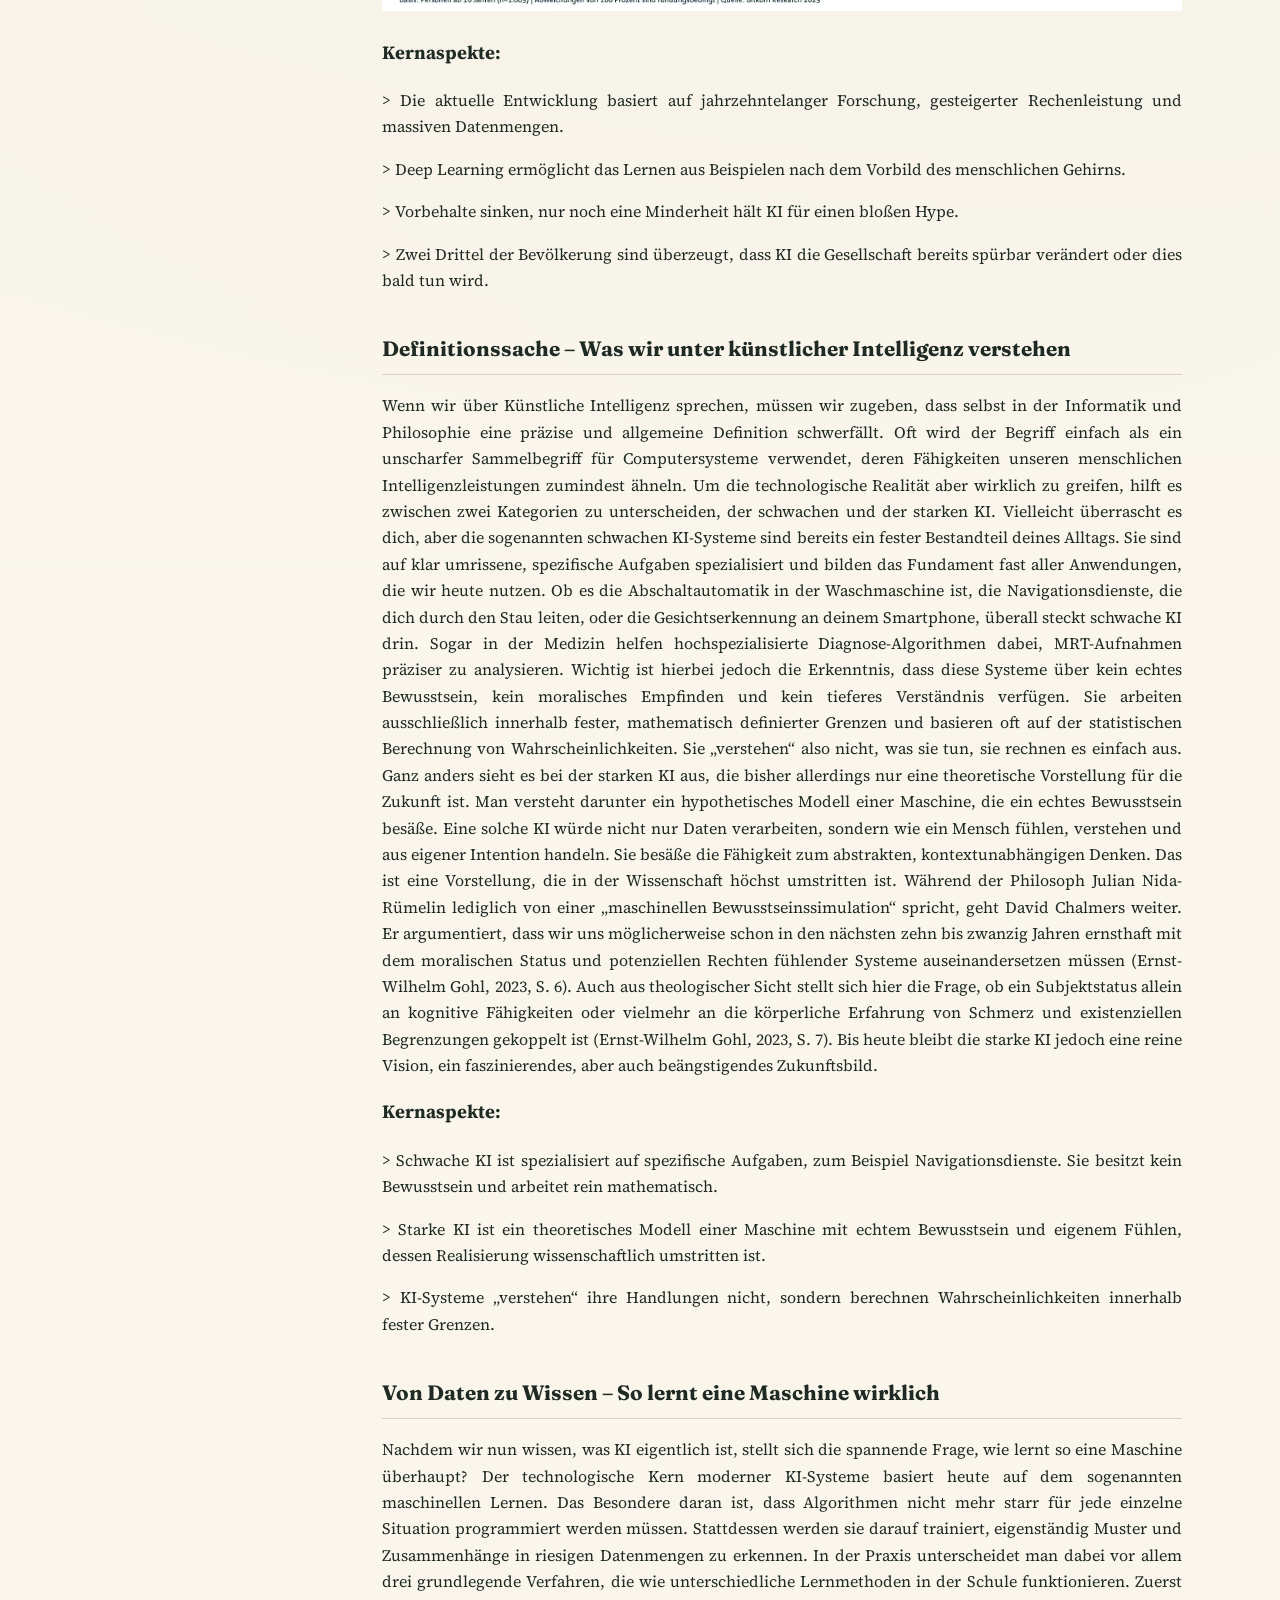
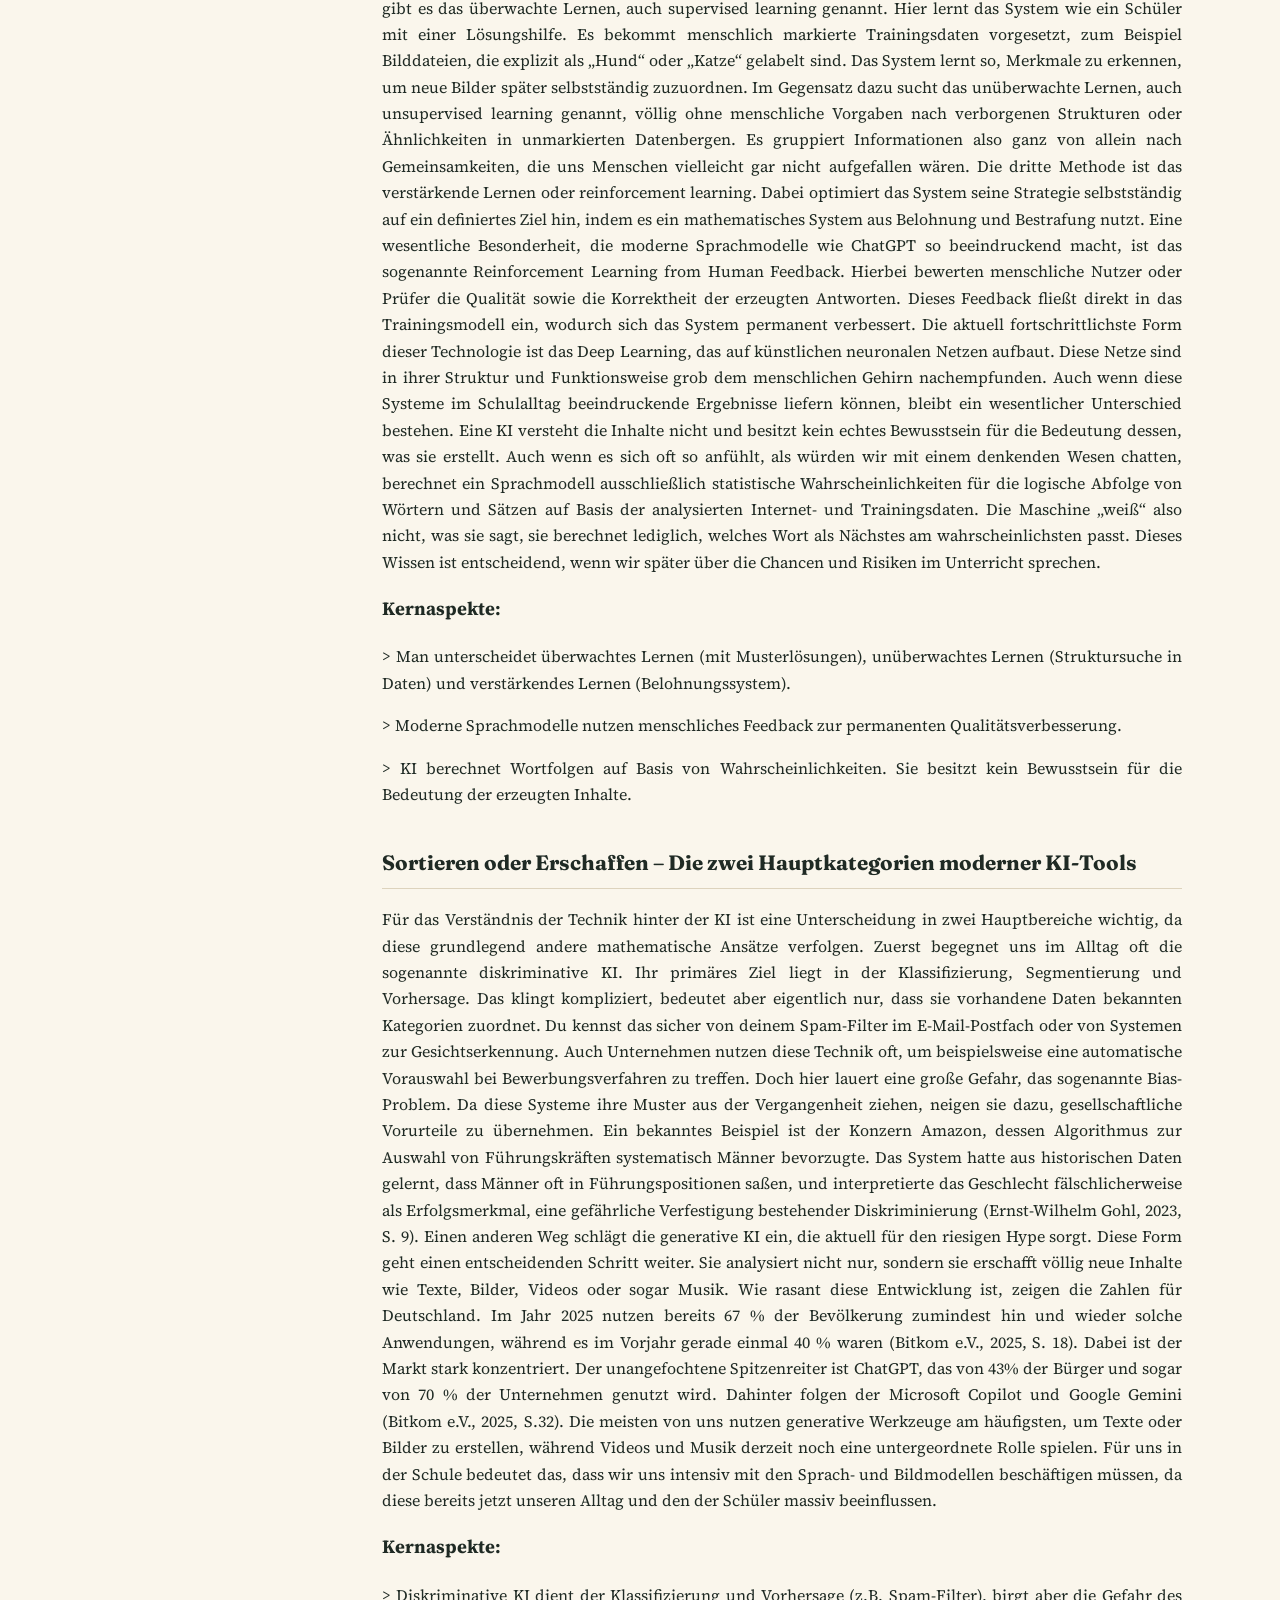
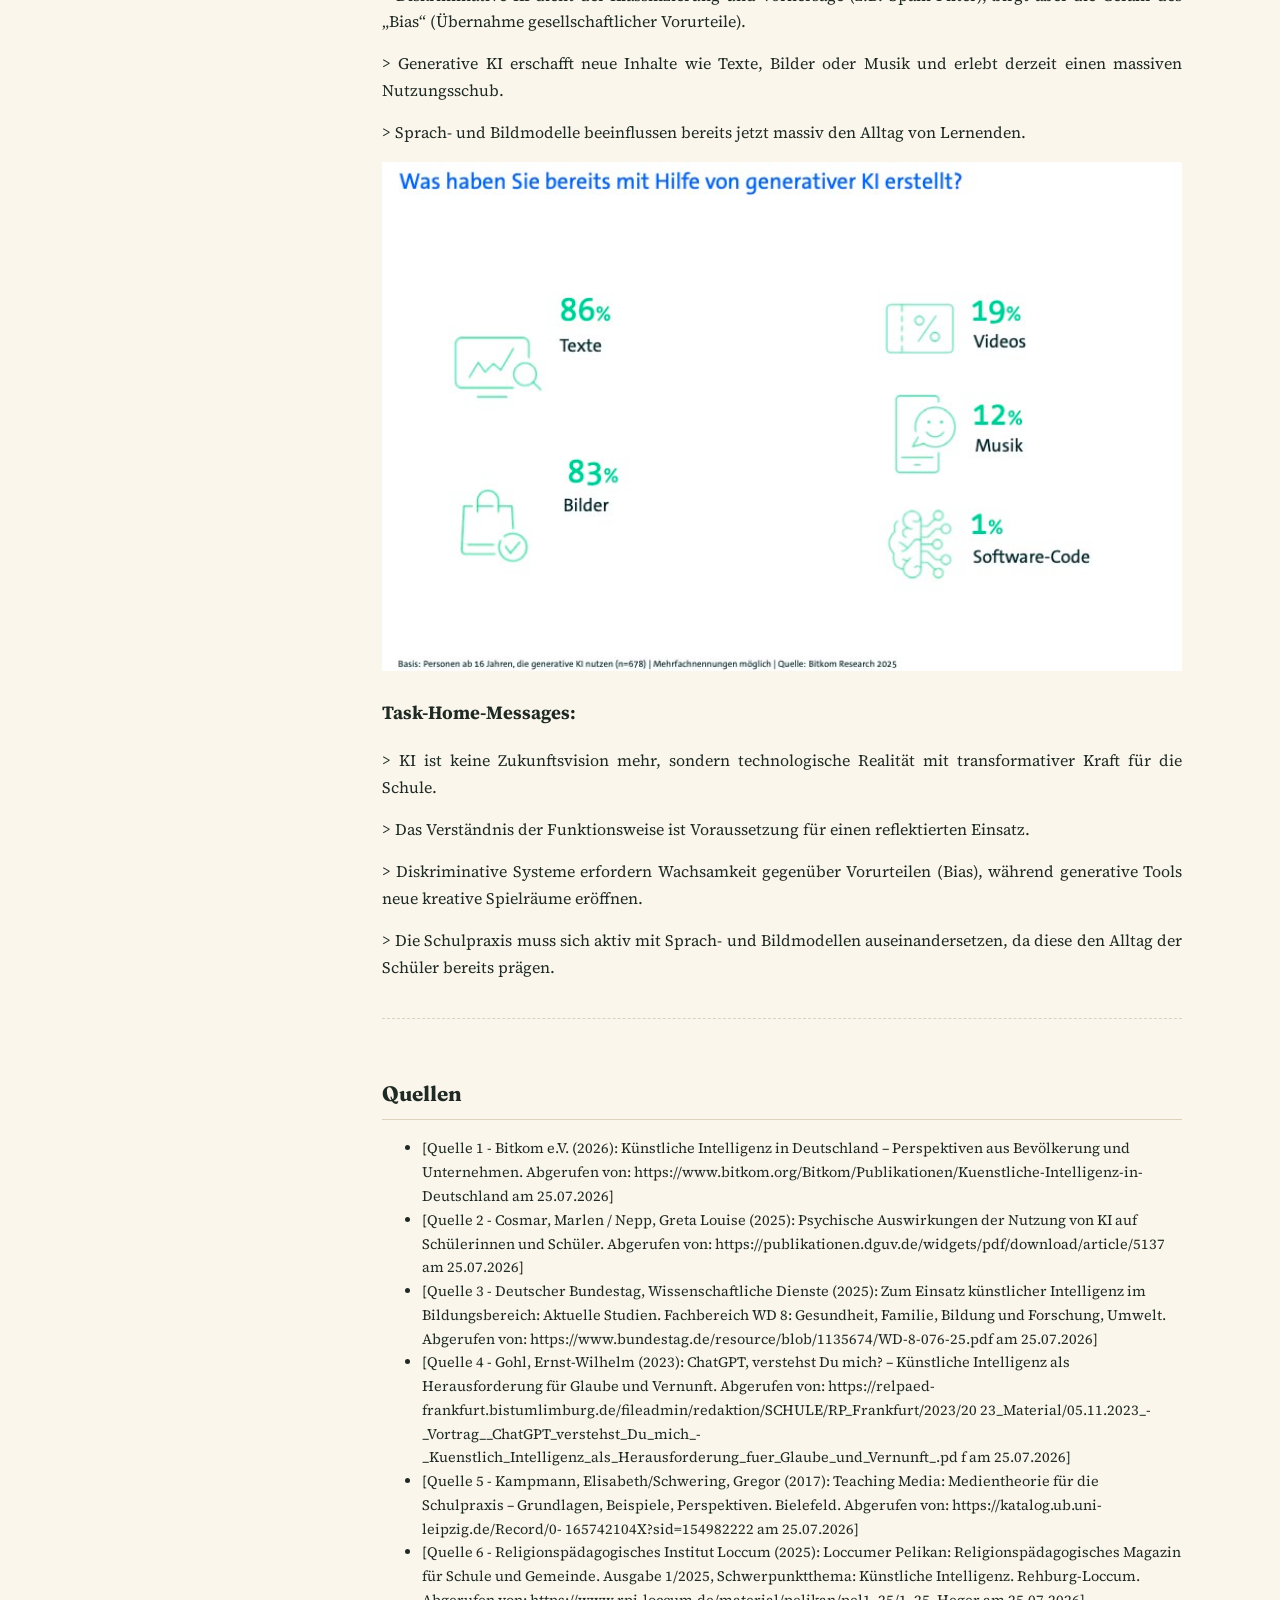
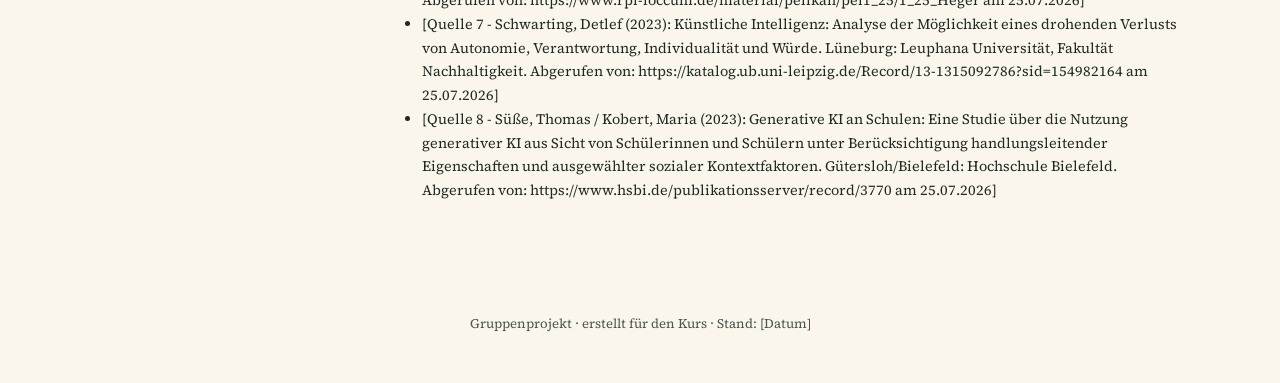
==== commit 58c0b3c5: "Update header title from 'Künstliche Intelligenz' to 'KI'" ====
--- a/index.html
+++ b/index.html
@@ -13,7 +13,7 @@
 <header class="site-header">
   <div class="header-inner">
     <span class="kicker">Gruppenprojekt · KI</span>
-    <h1>Künstliche Intelligenz und ihre Erfordernisse für die Schulpraxis</h1>
+    <h1>KI und ihre Erfordernisse für die Schulpraxis</h1>
     <p class="subtitle">
       
     </p>
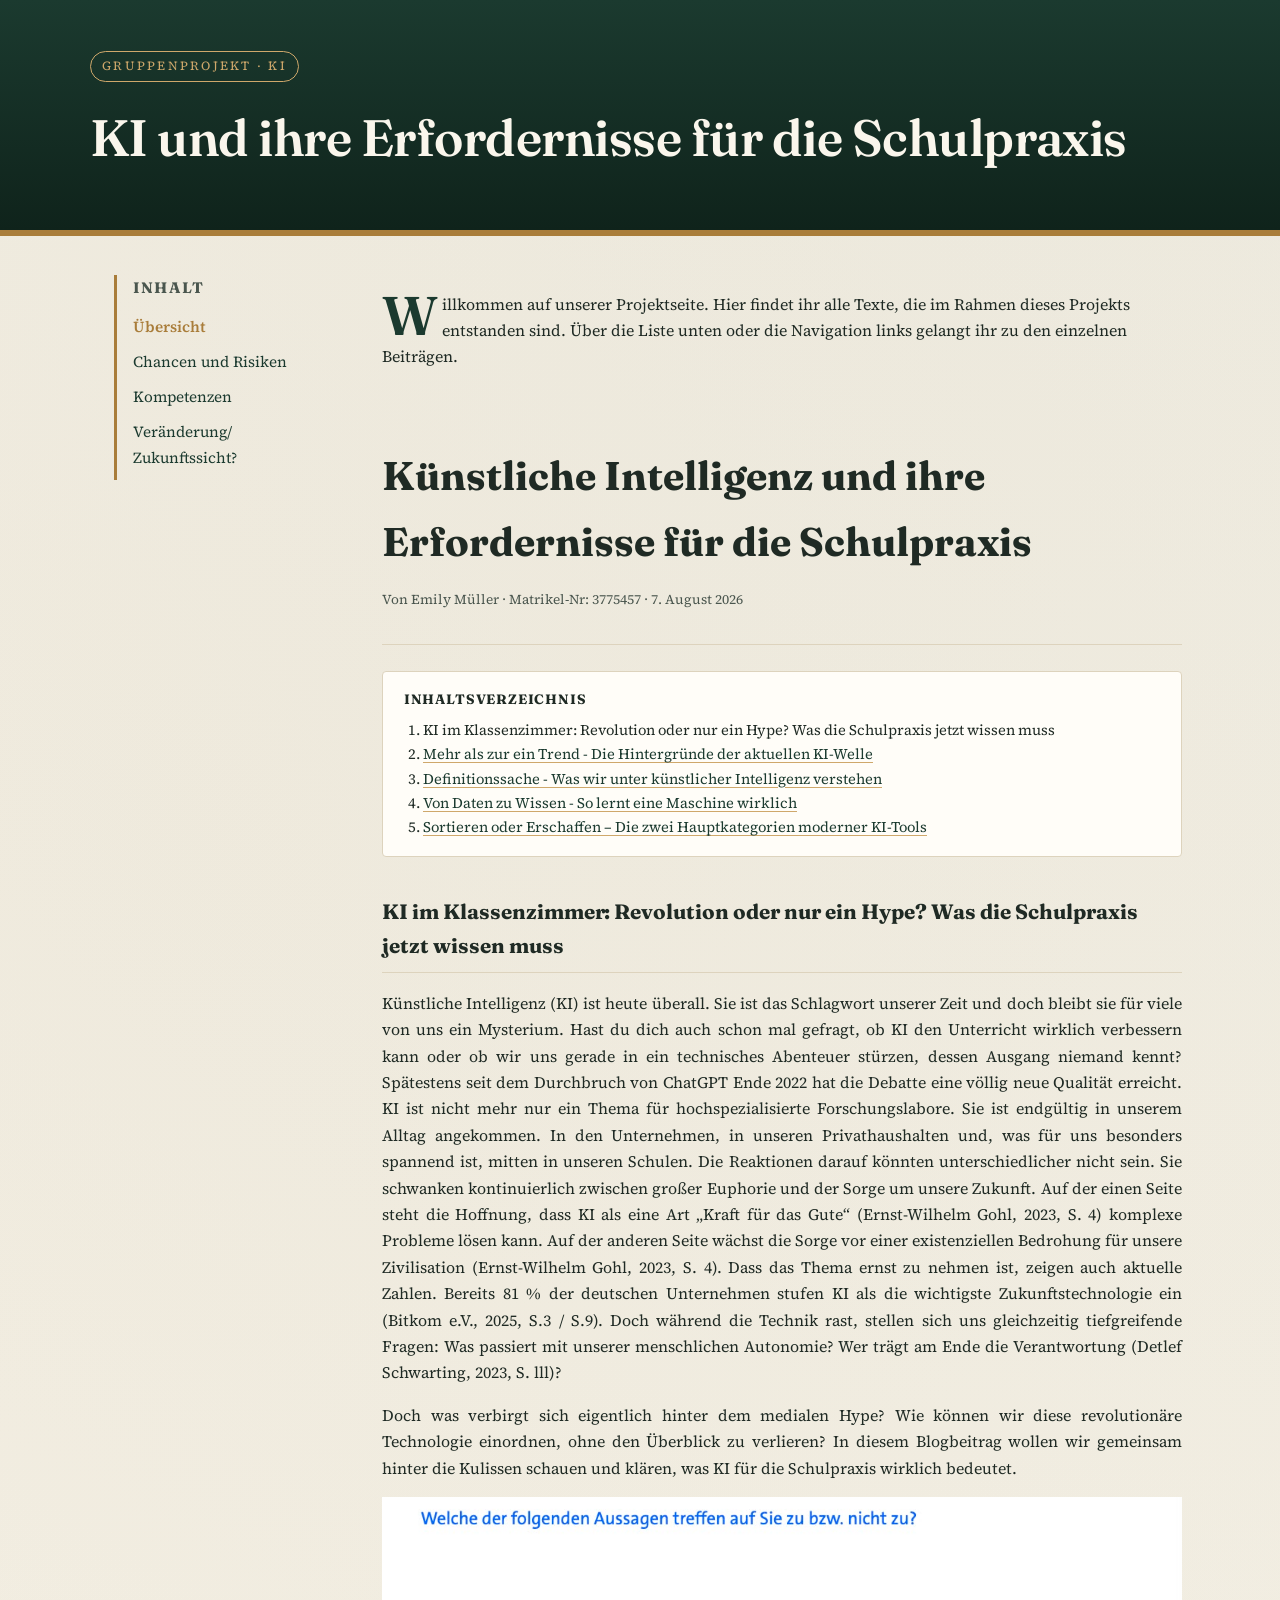
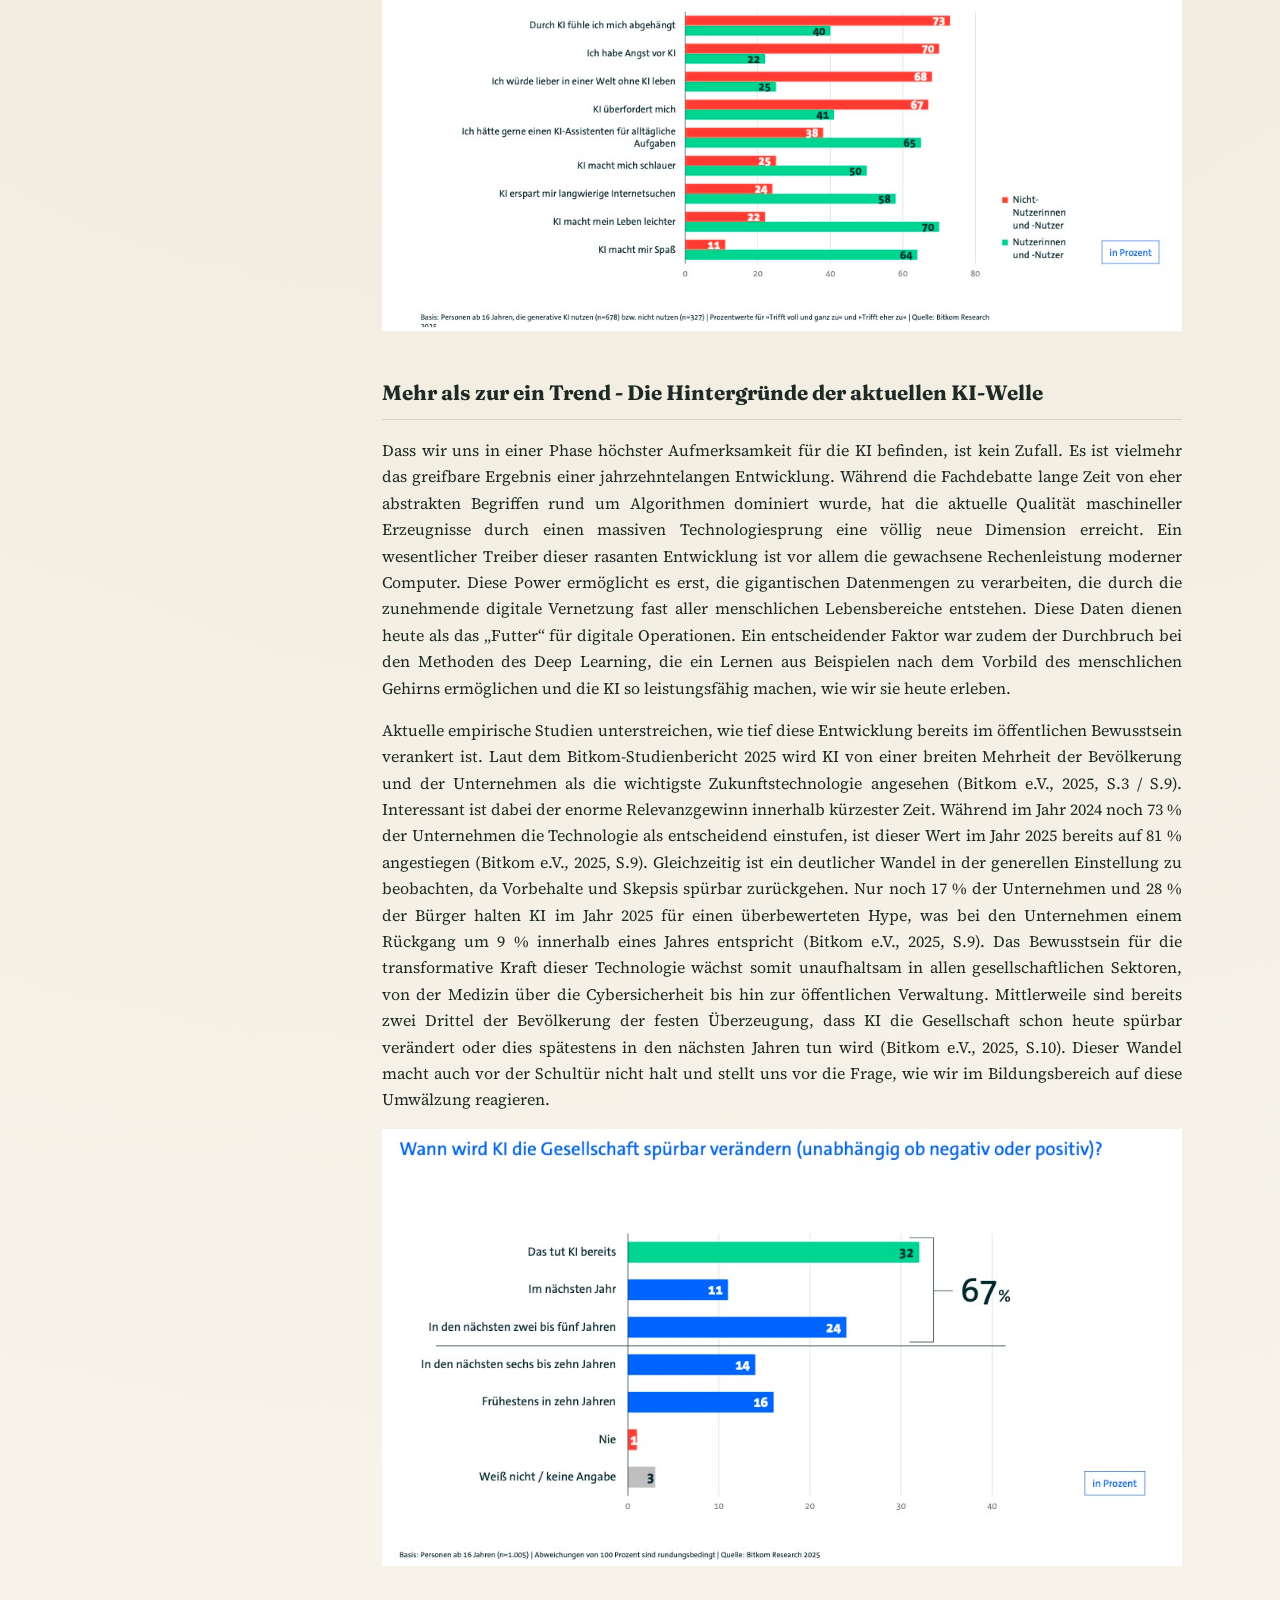
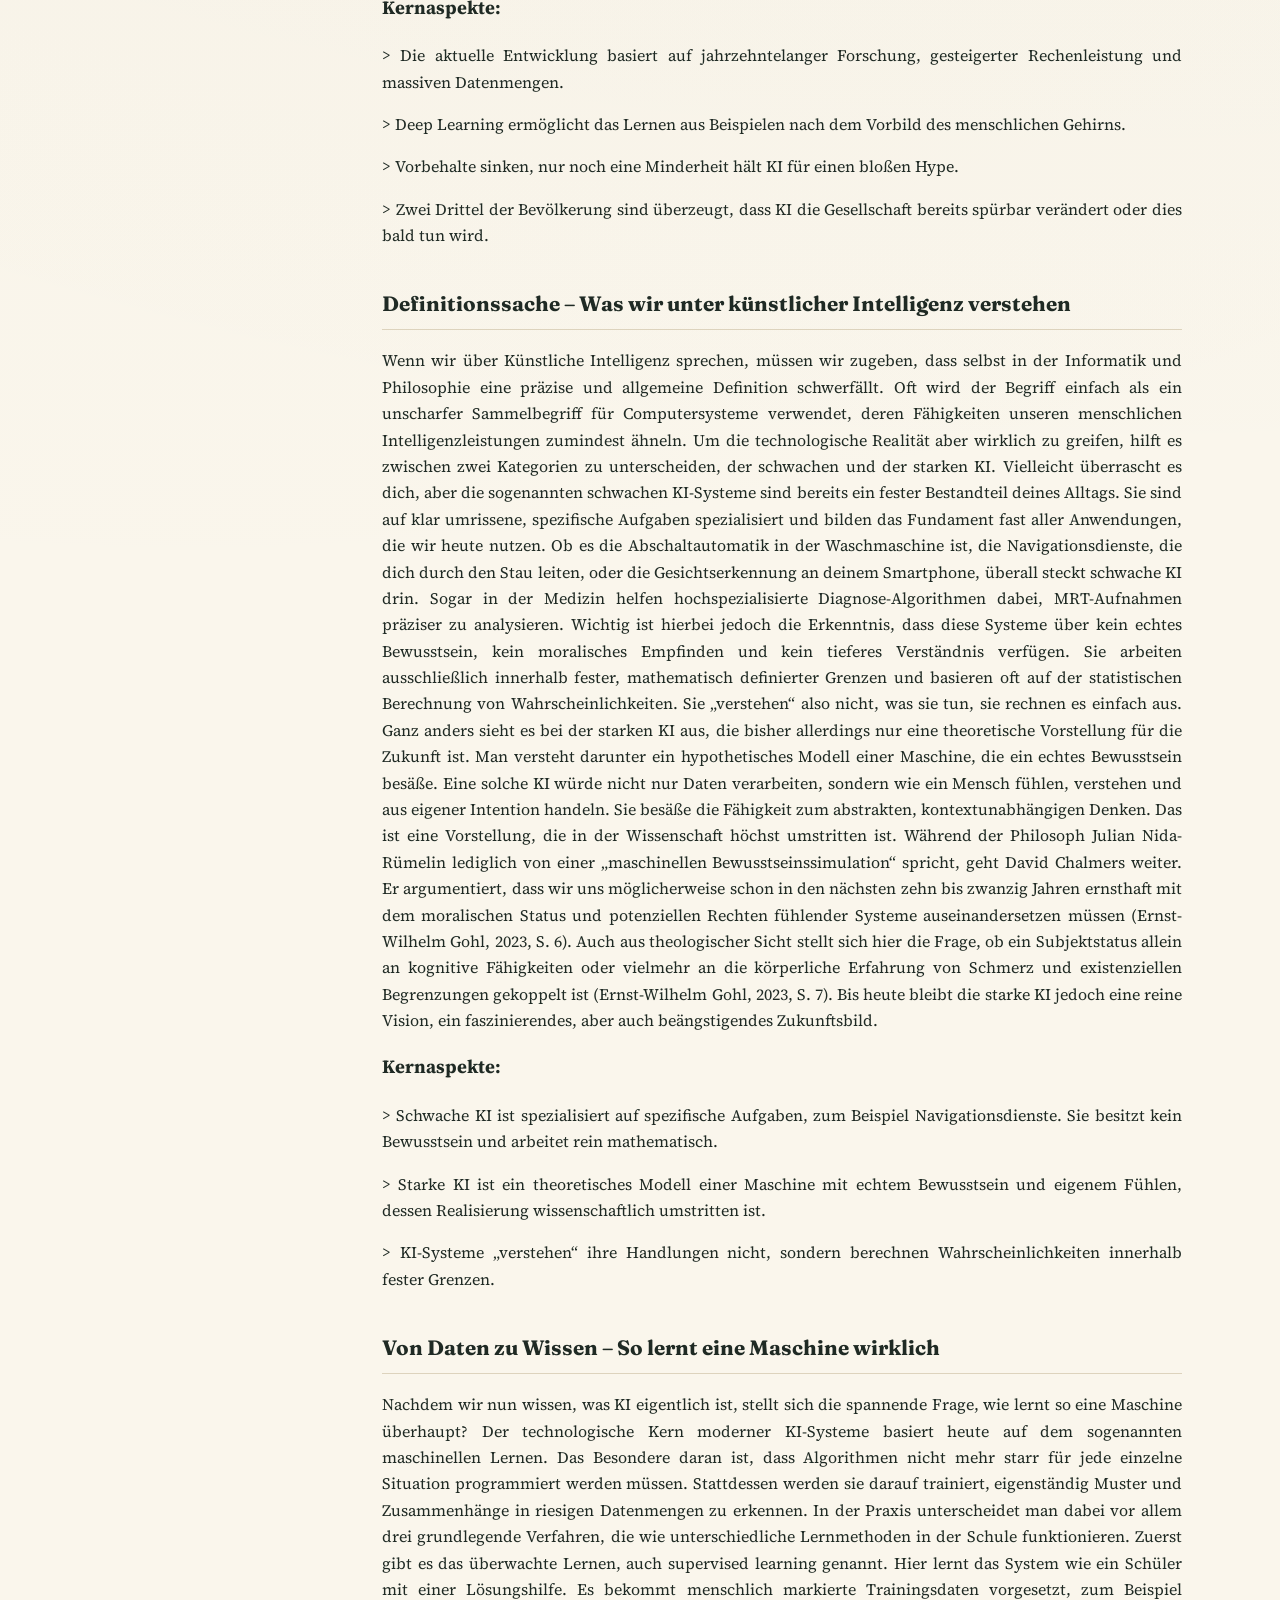
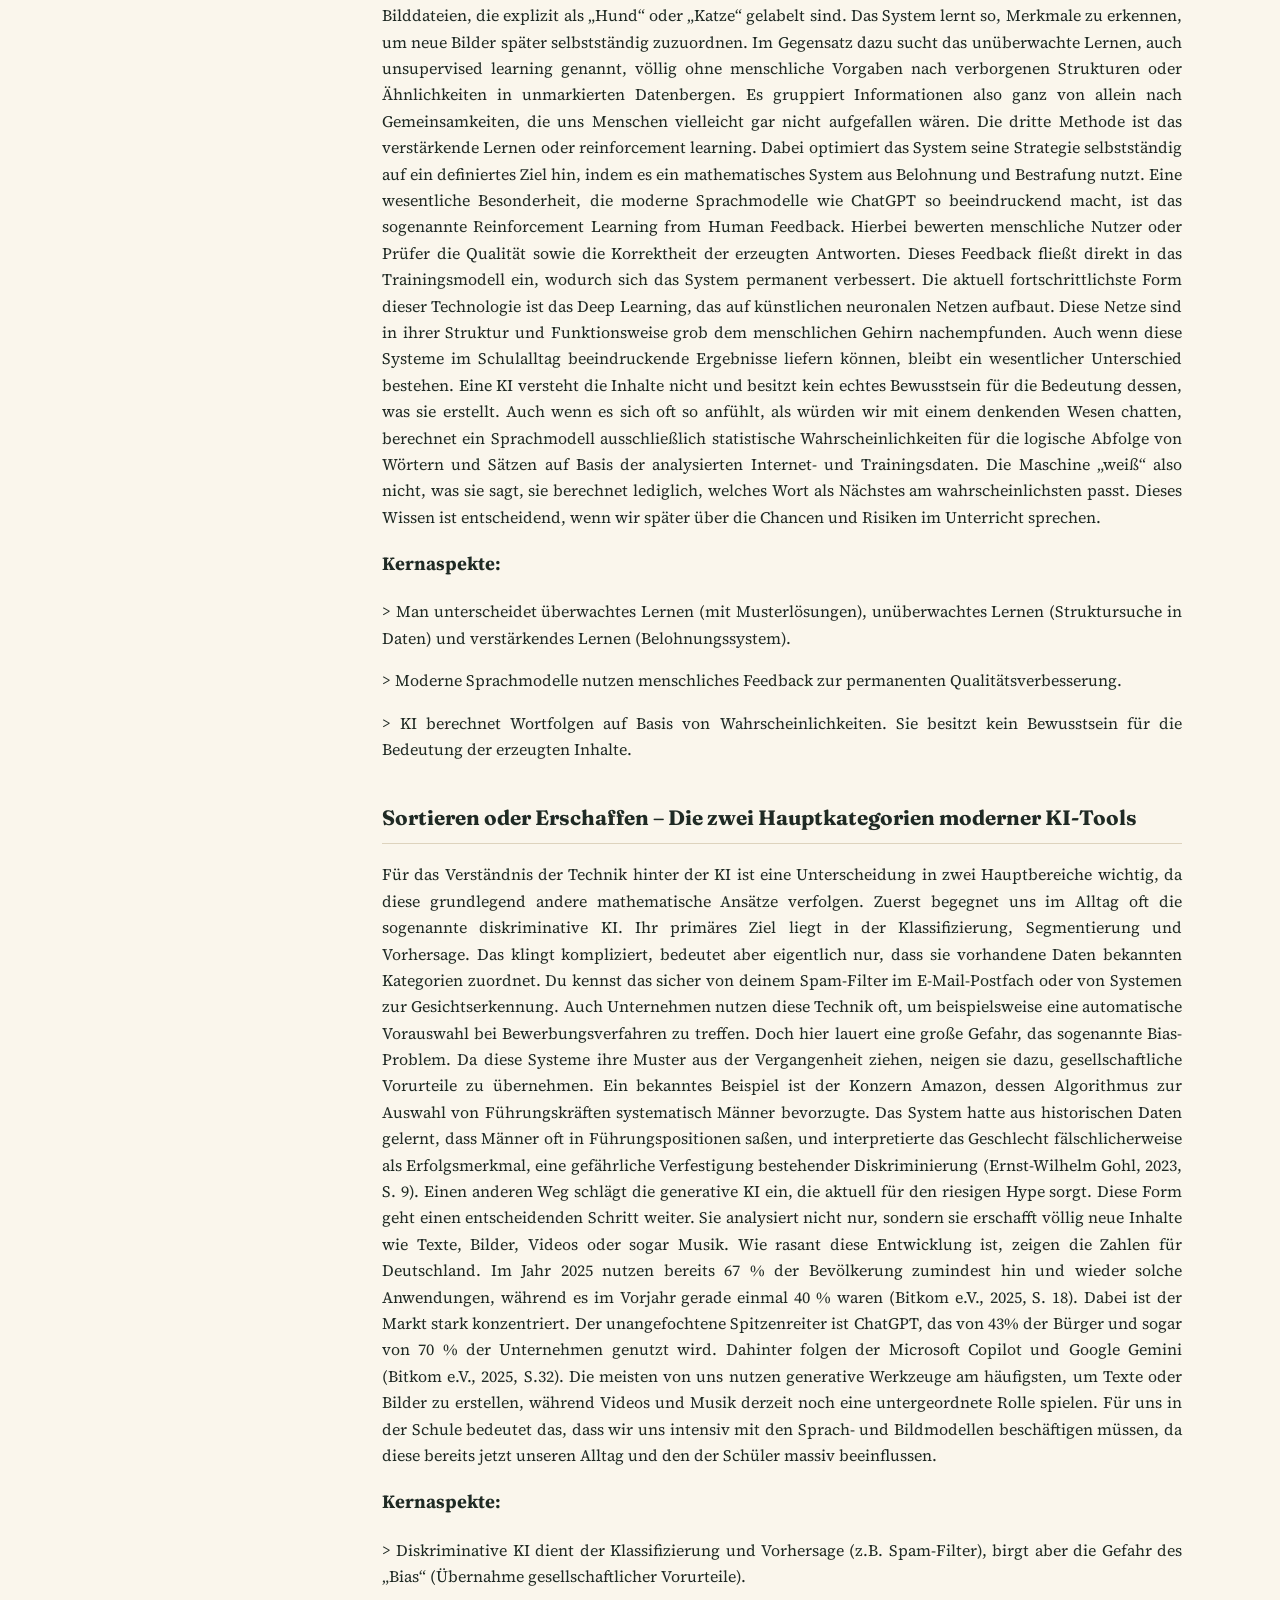
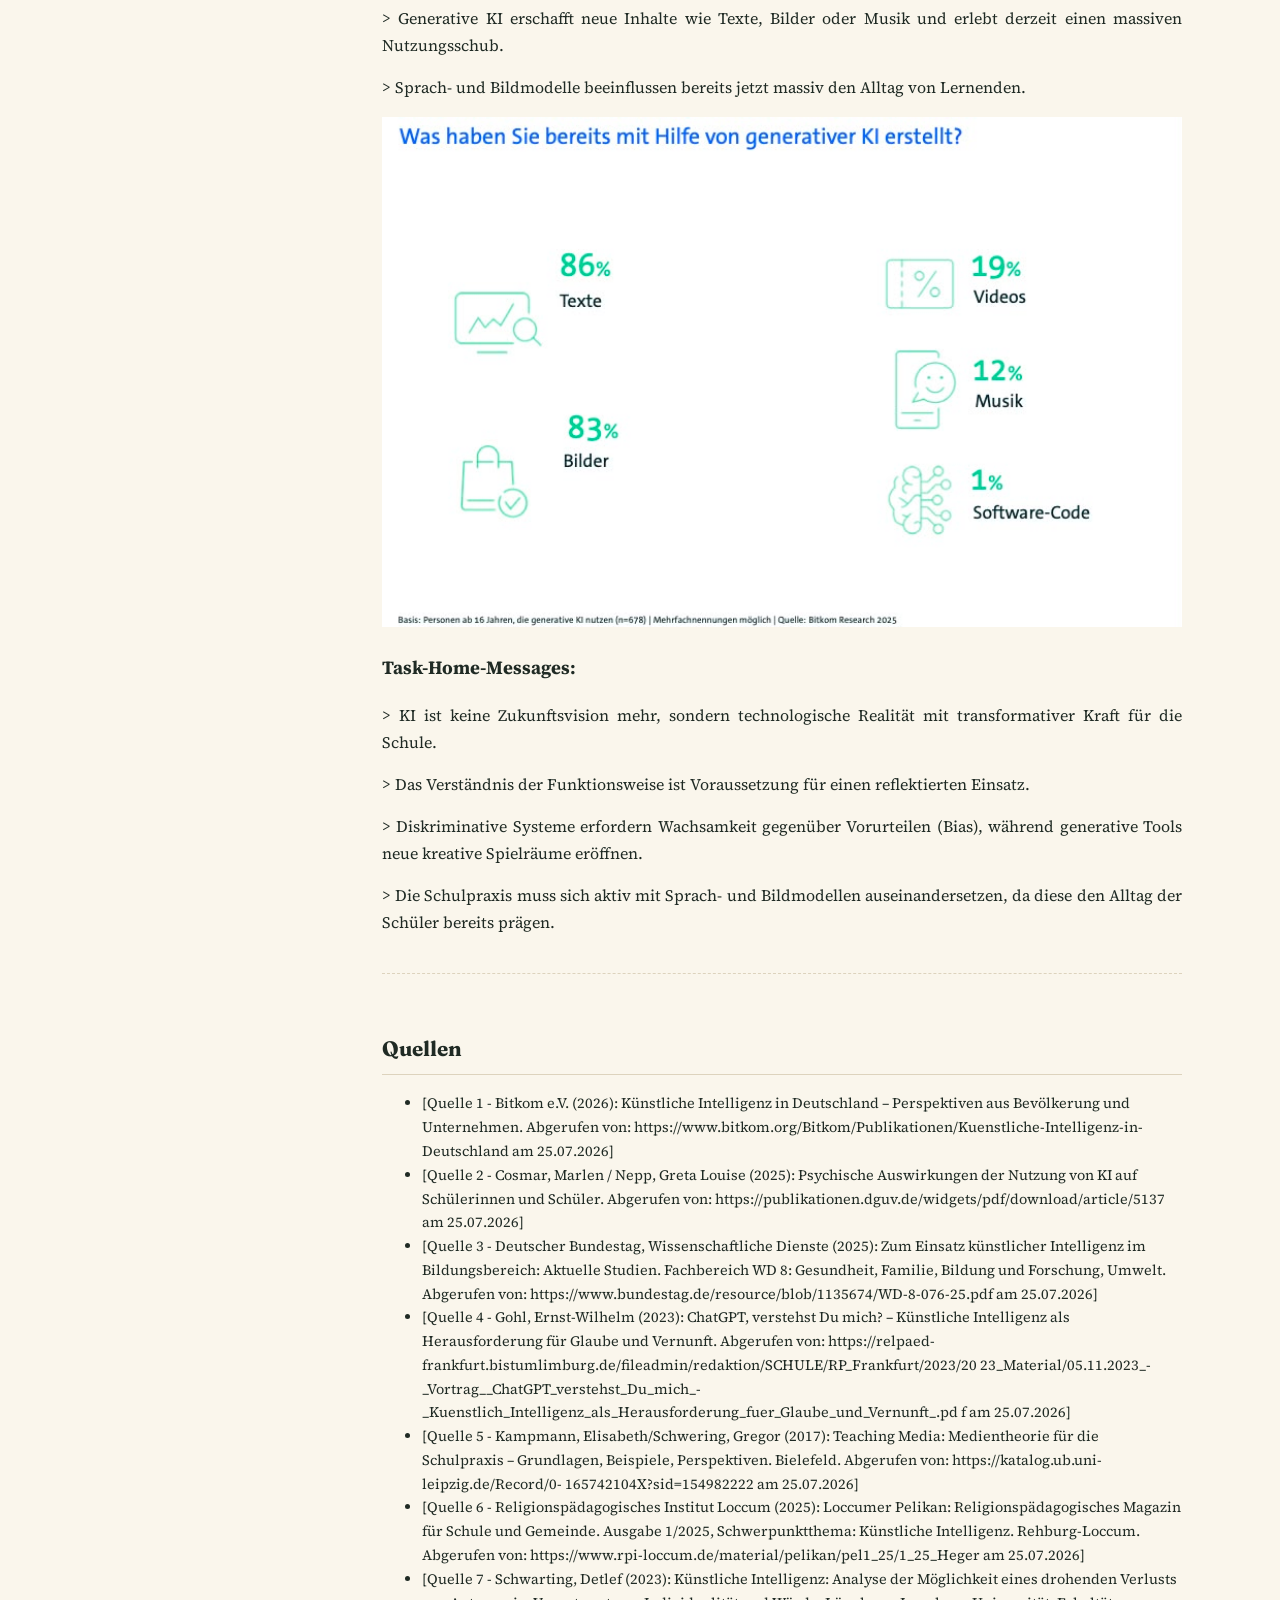
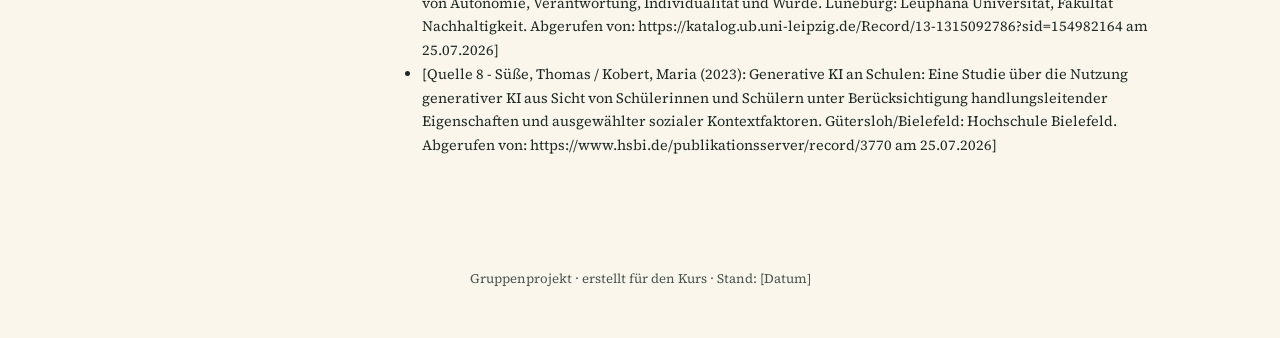
==== commit 93793480: "Update index.html" ====
--- a/index.html
+++ b/index.html
@@ -47,7 +47,6 @@
      <br>
       <br>
       <div class="article-header">
-      <span class="kicker">Kategorie / Thema</span>
       <h1>Künstliche Intelligenz und ihre Erfordernisse für die Schulpraxis</h1>
       <p class="article-meta">Von Emily Müller &middot; Matrikel-Nr: 3775457 &middot; 7. August 2026</p>
     </div>
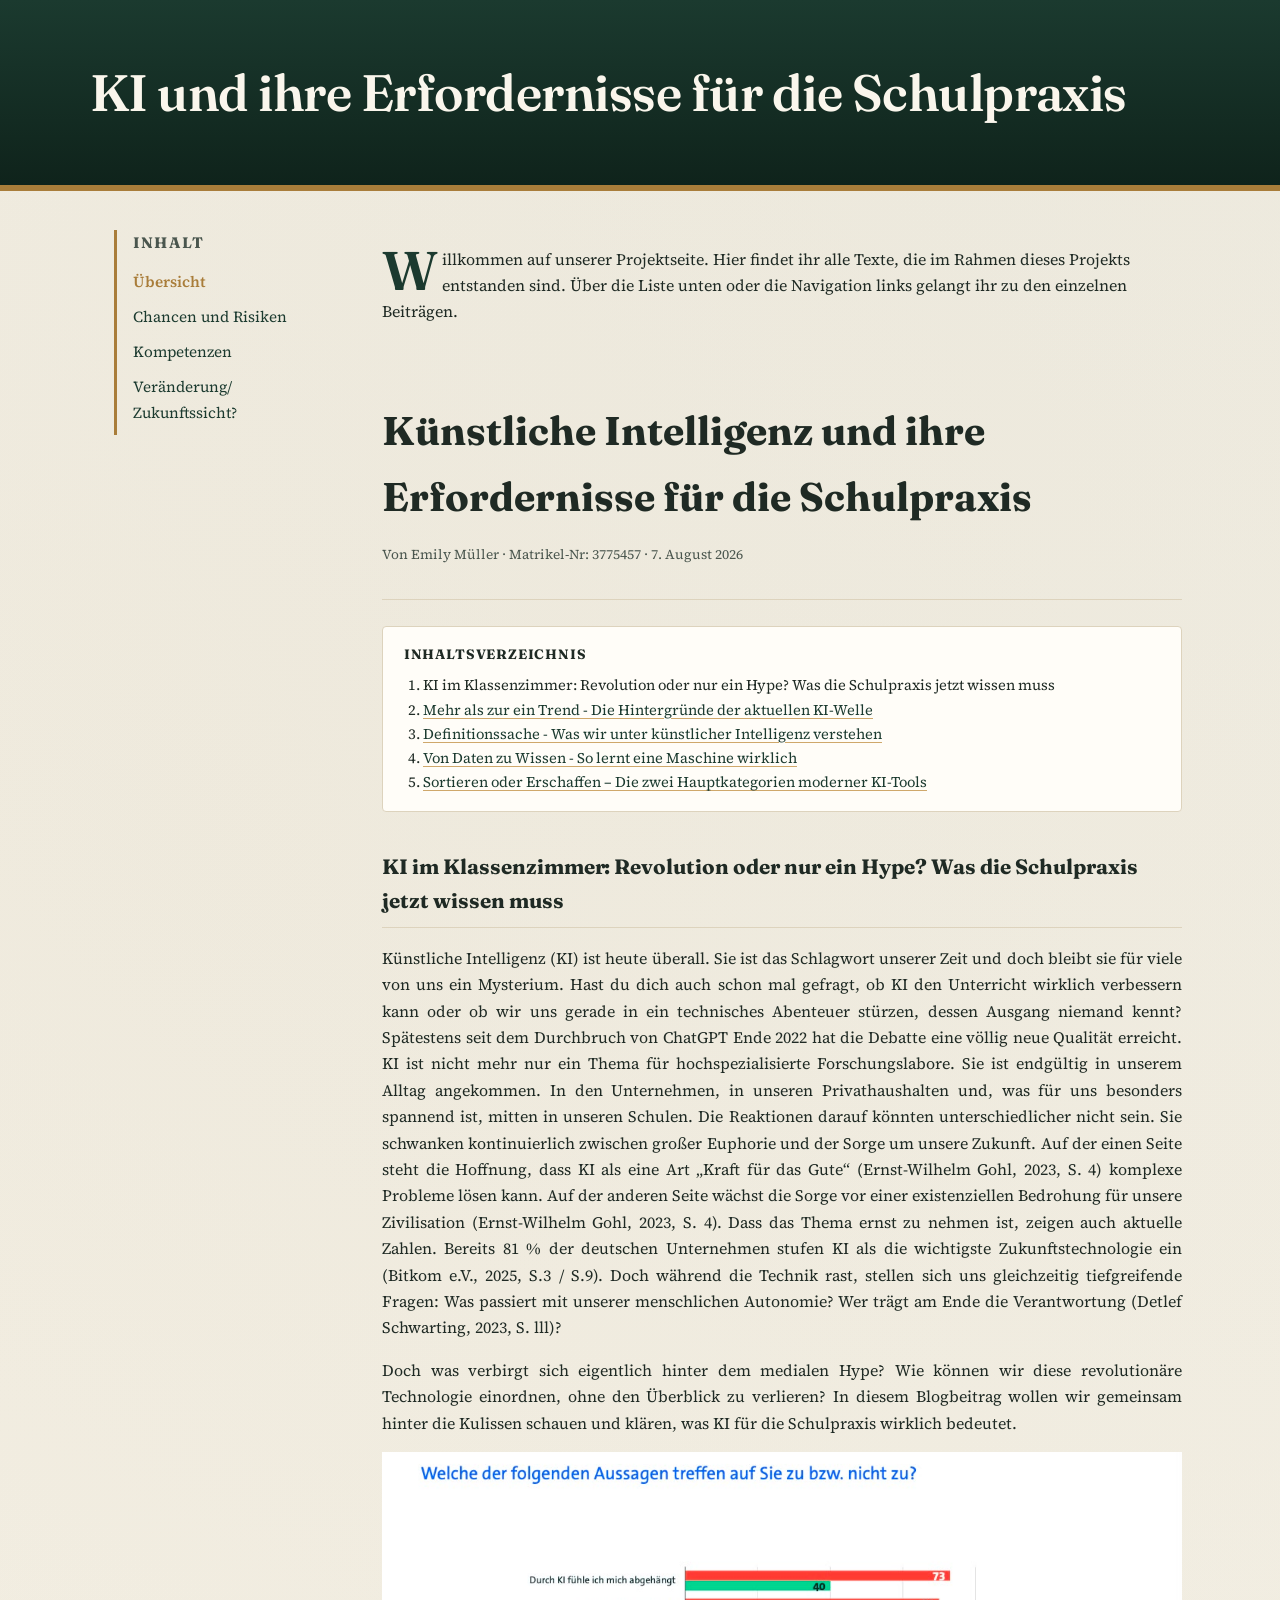
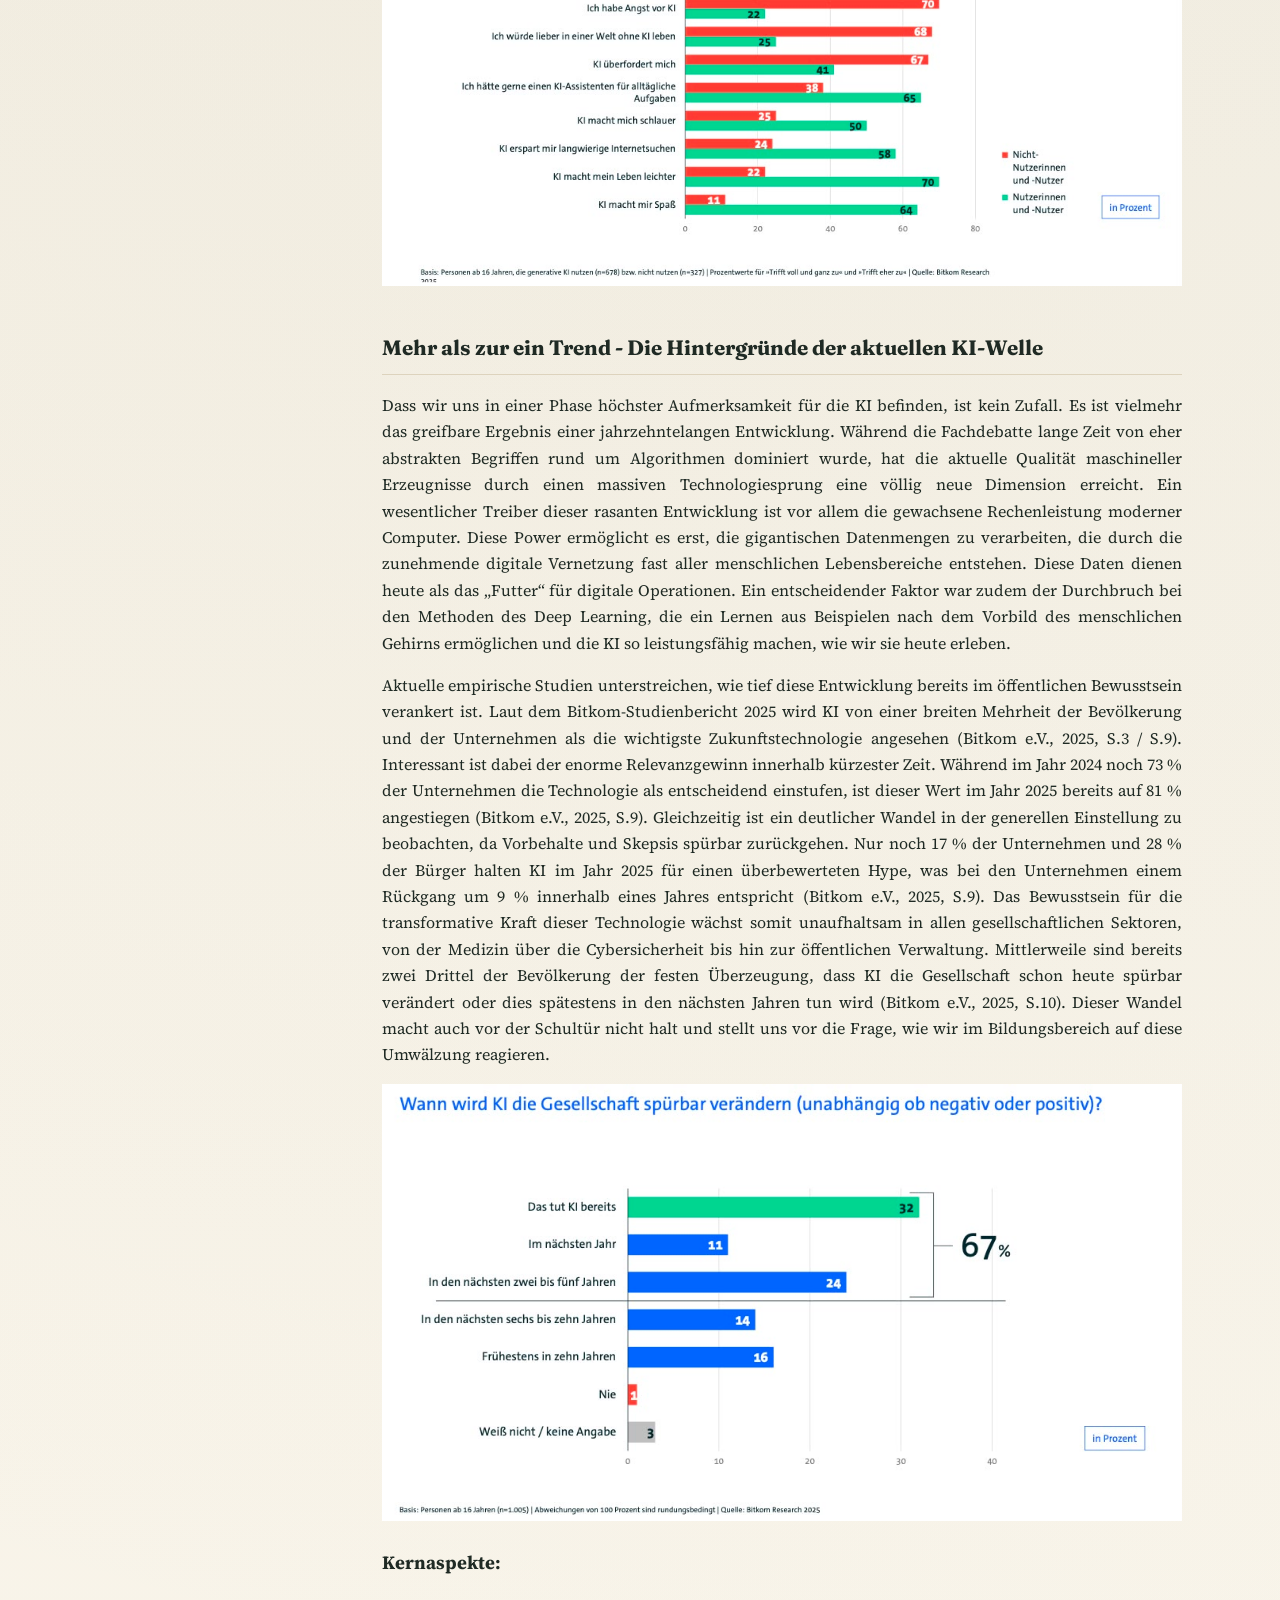
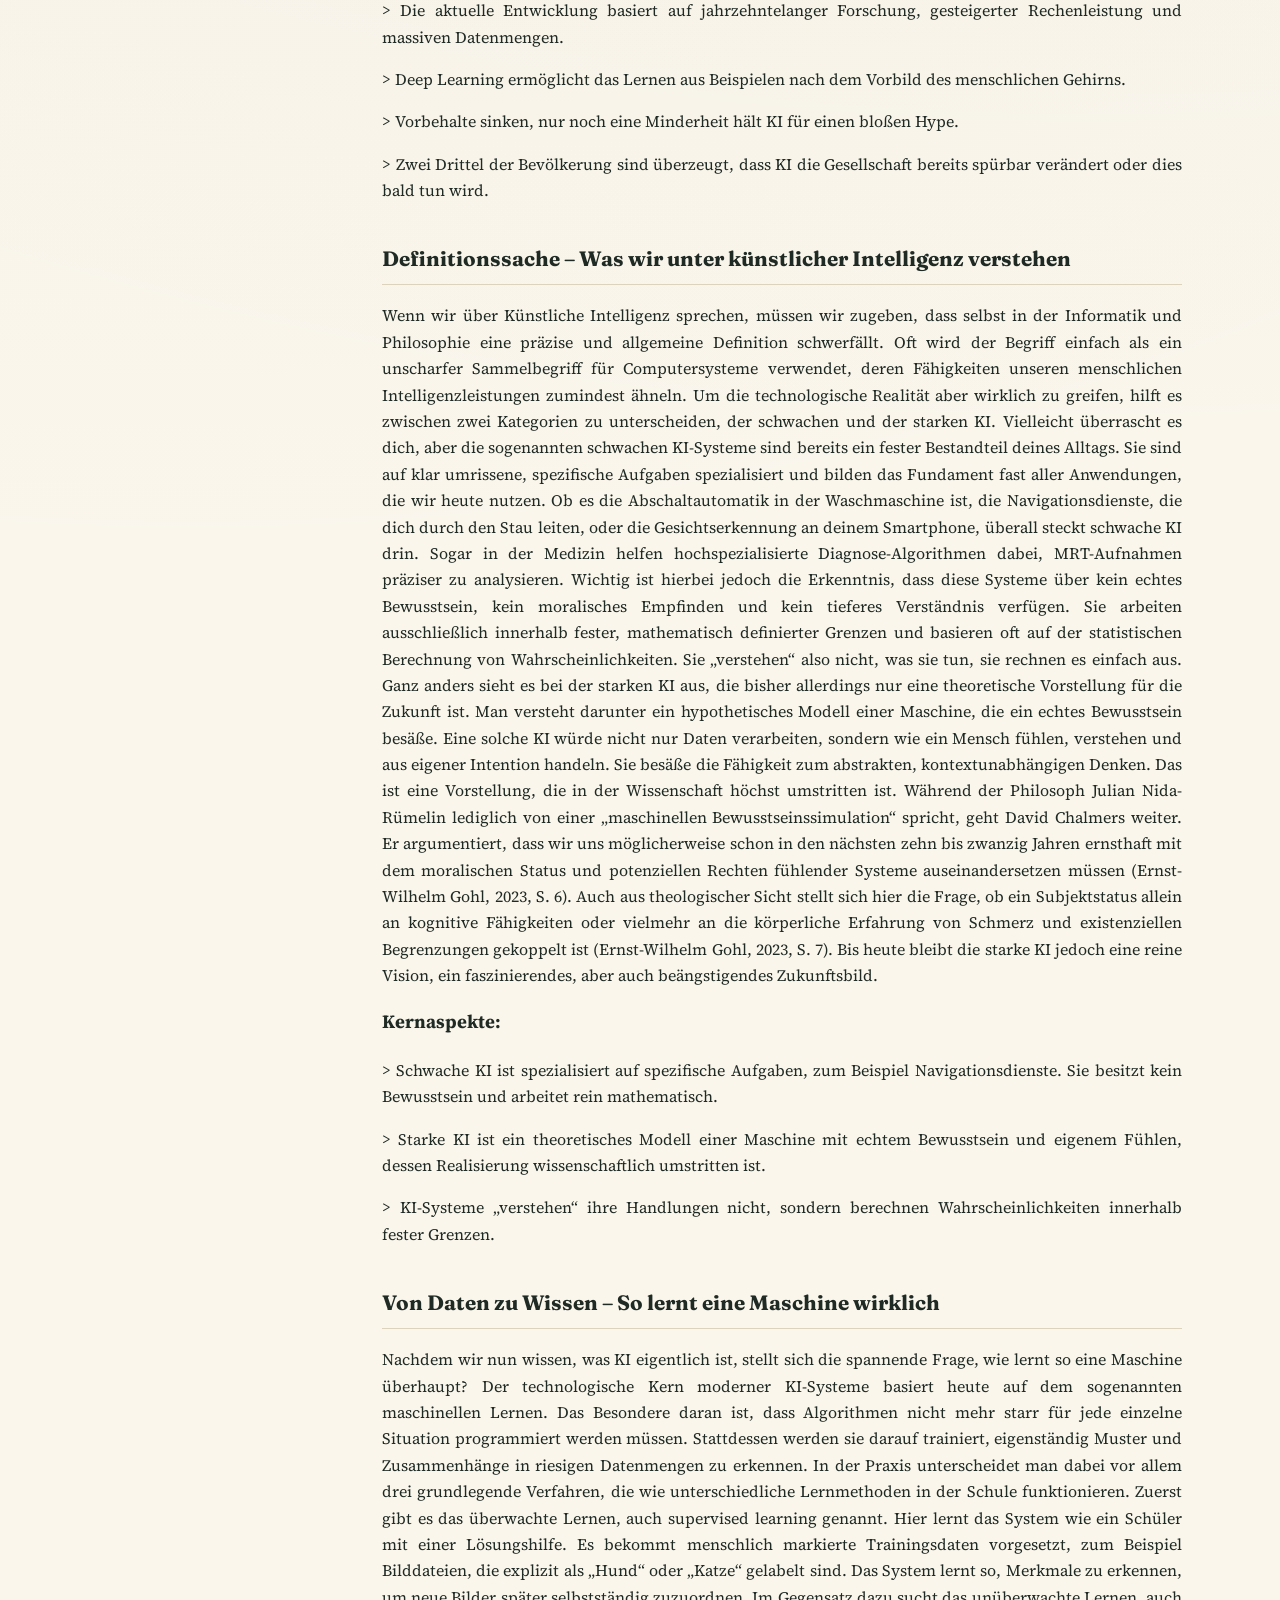
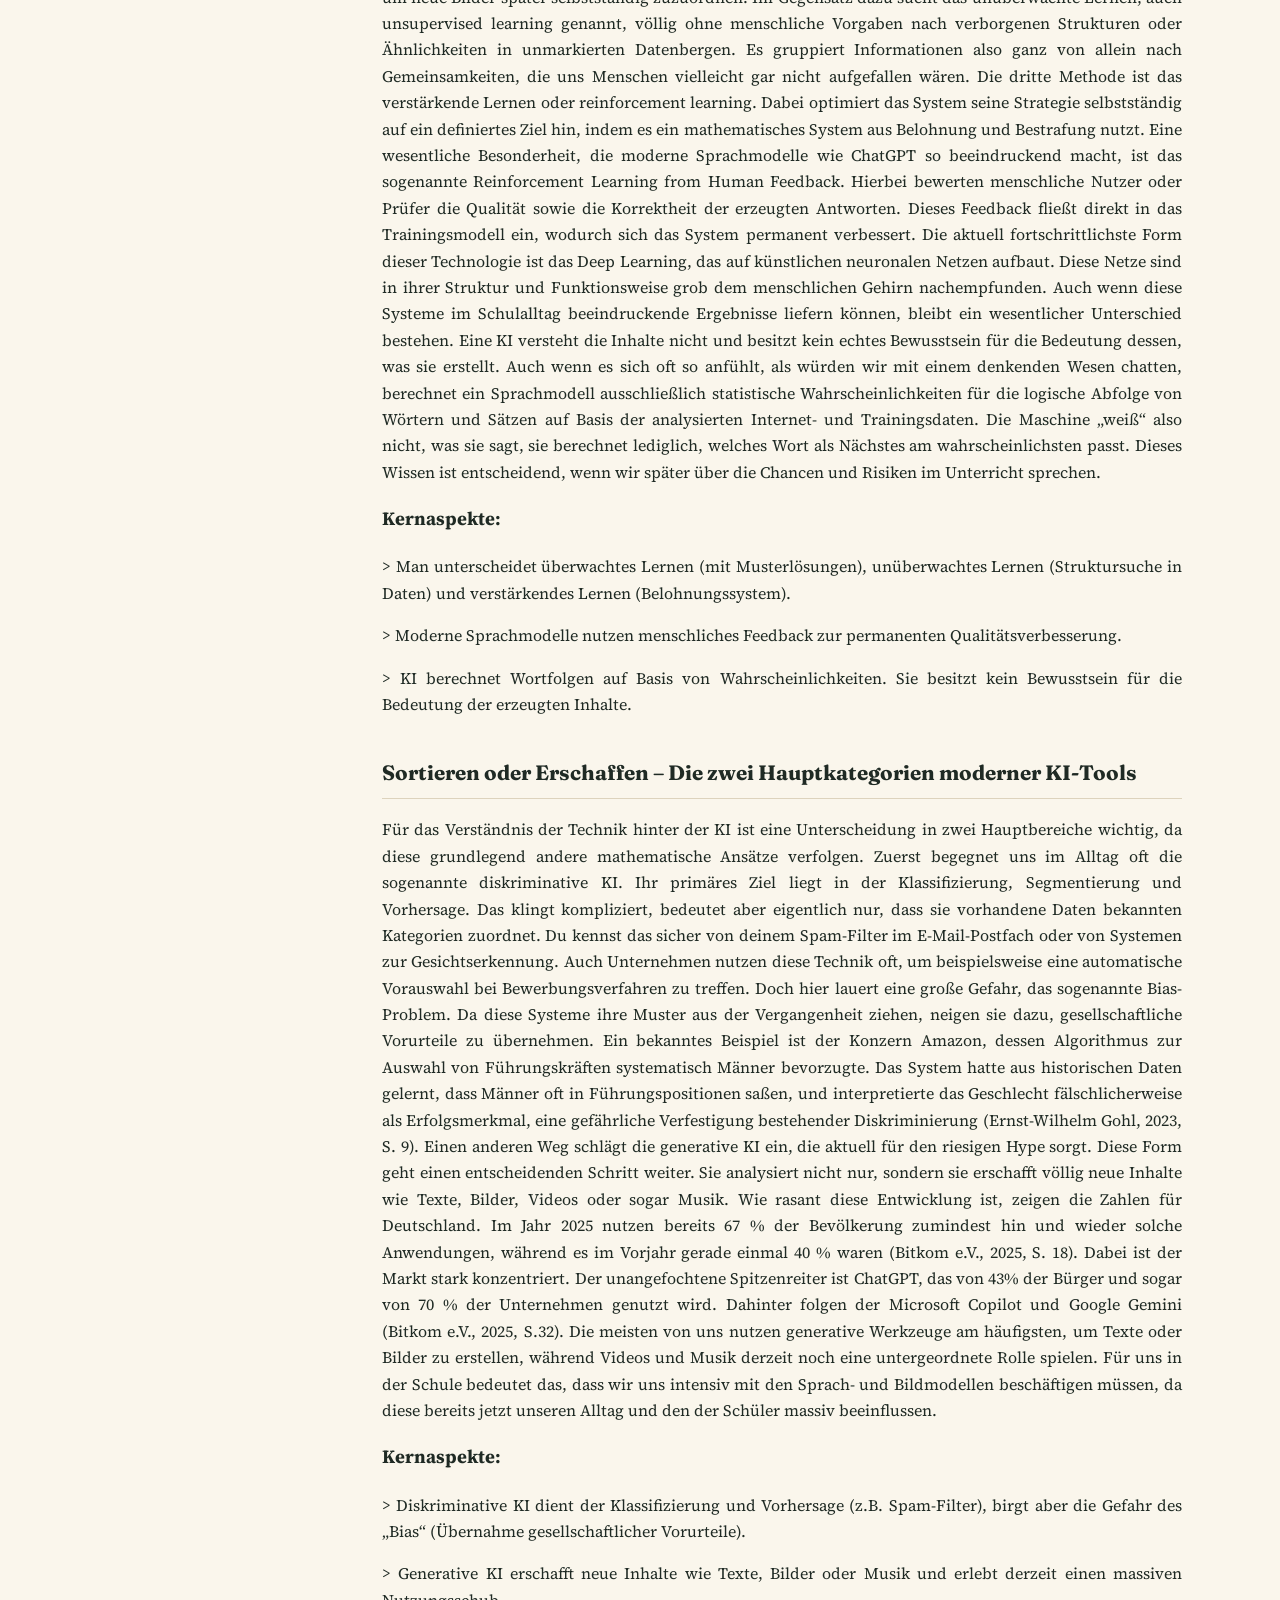
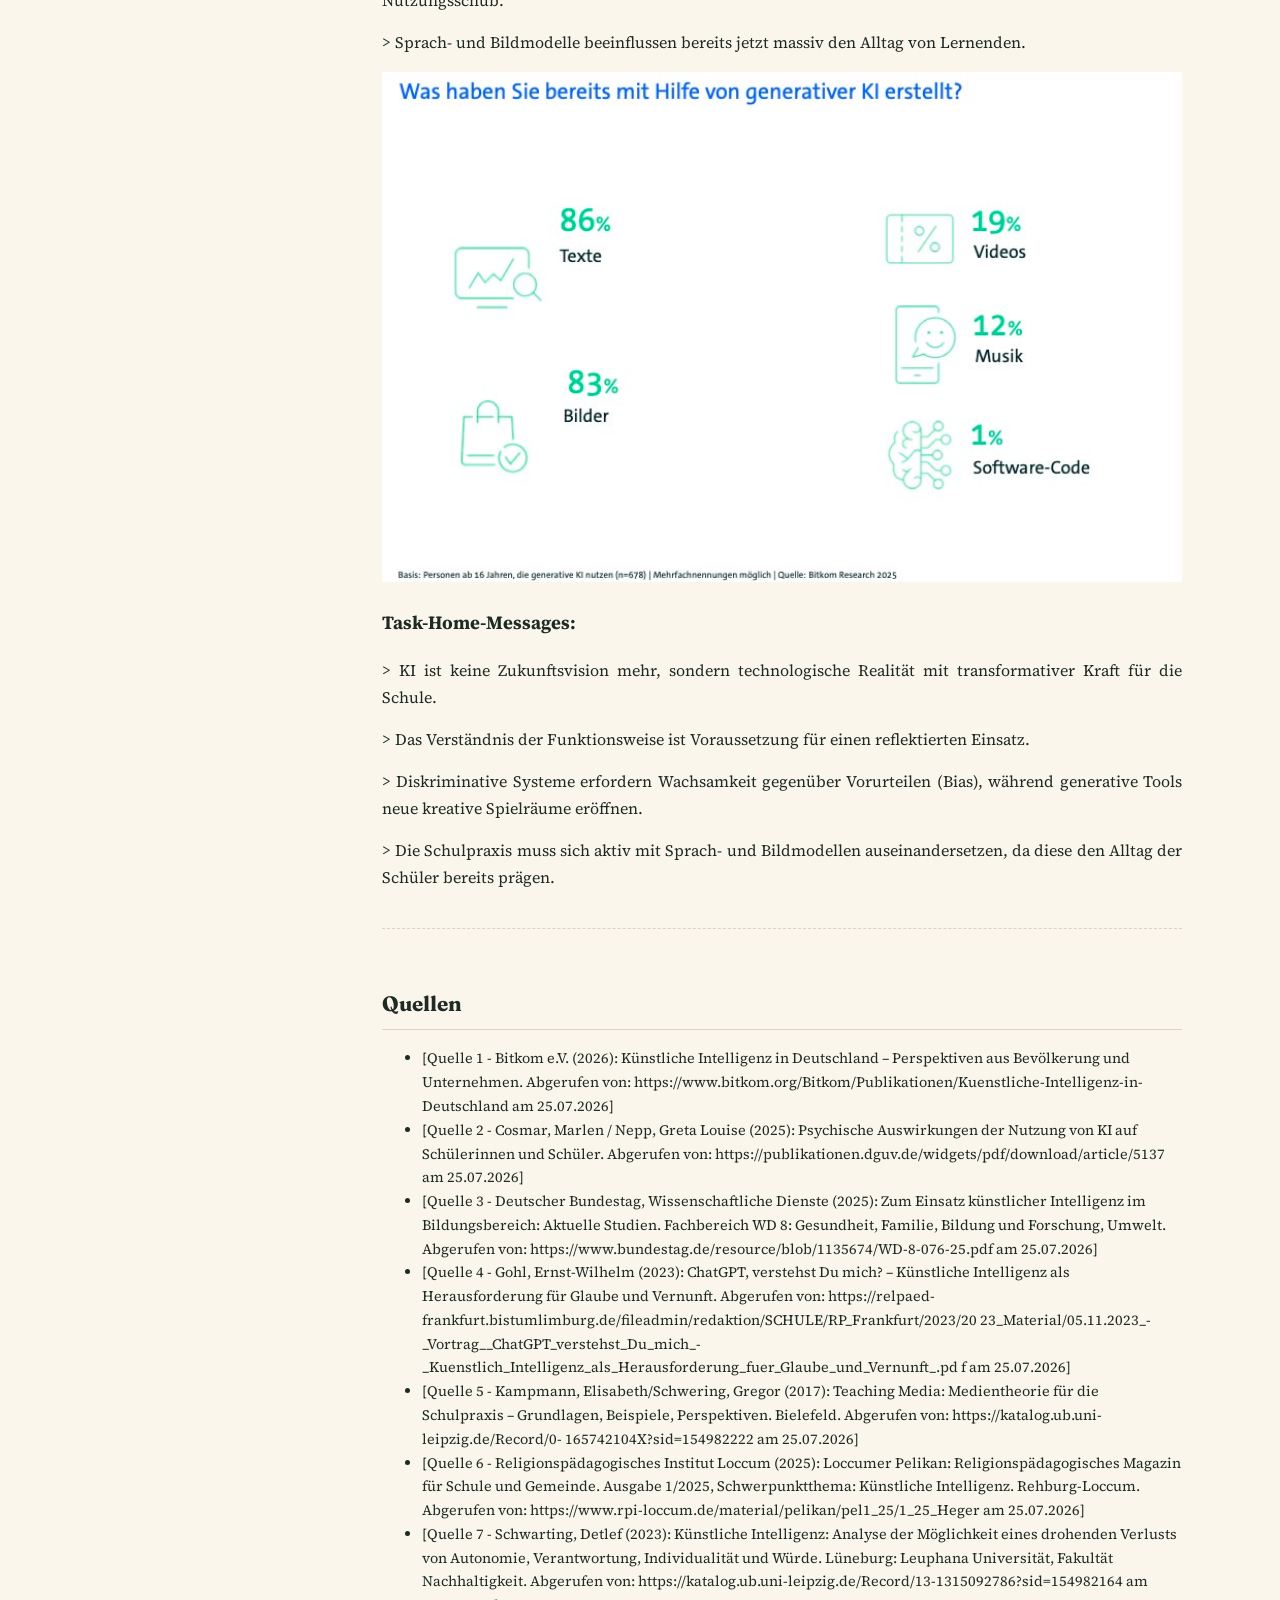
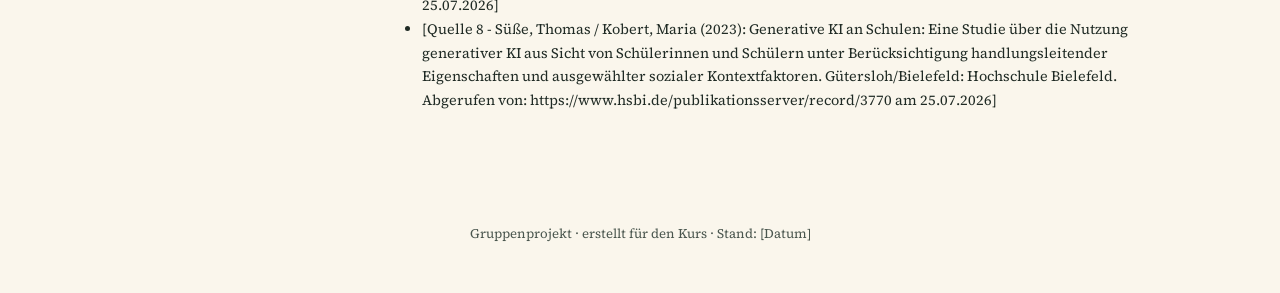
==== commit e9cbc031: "Update index.html" ====
--- a/index.html
+++ b/index.html
@@ -12,7 +12,6 @@
 
 <header class="site-header">
   <div class="header-inner">
-    <span class="kicker">Gruppenprojekt · KI</span>
     <h1>KI und ihre Erfordernisse für die Schulpraxis</h1>
     <p class="subtitle">
       
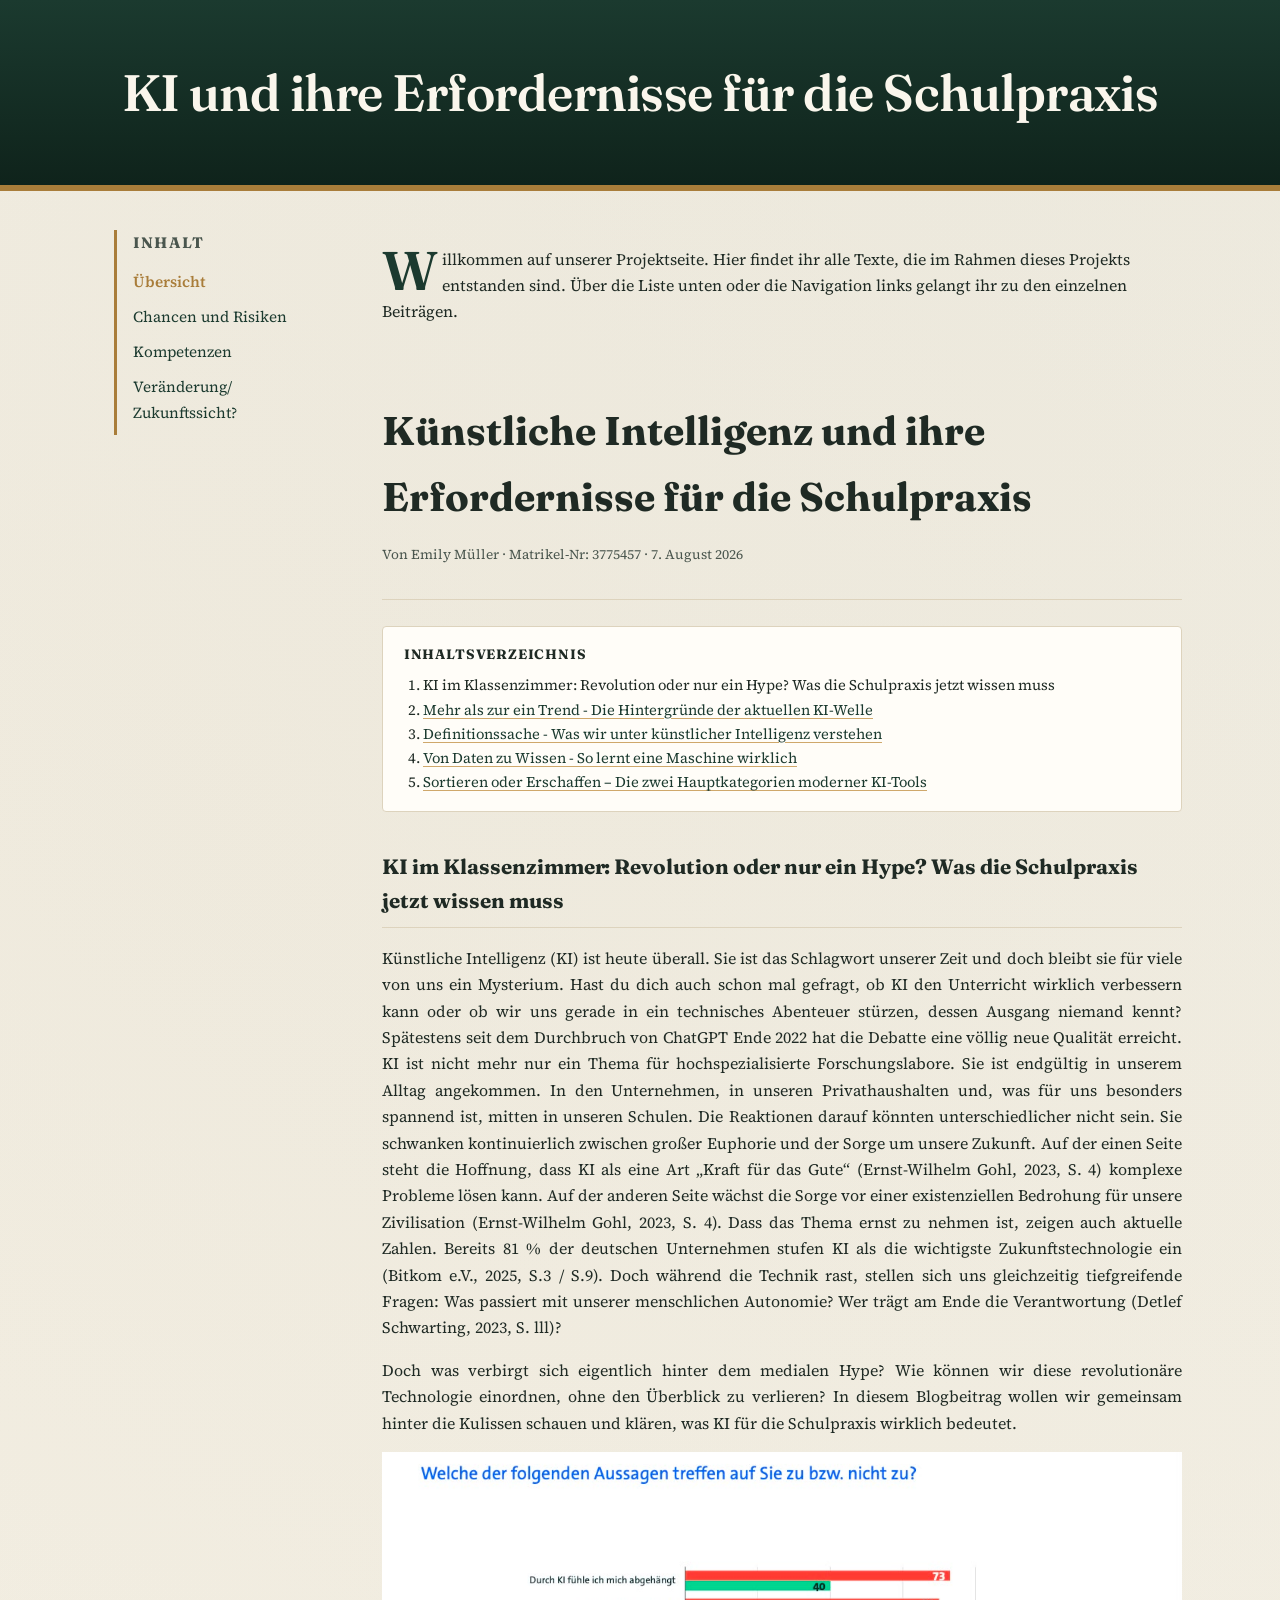
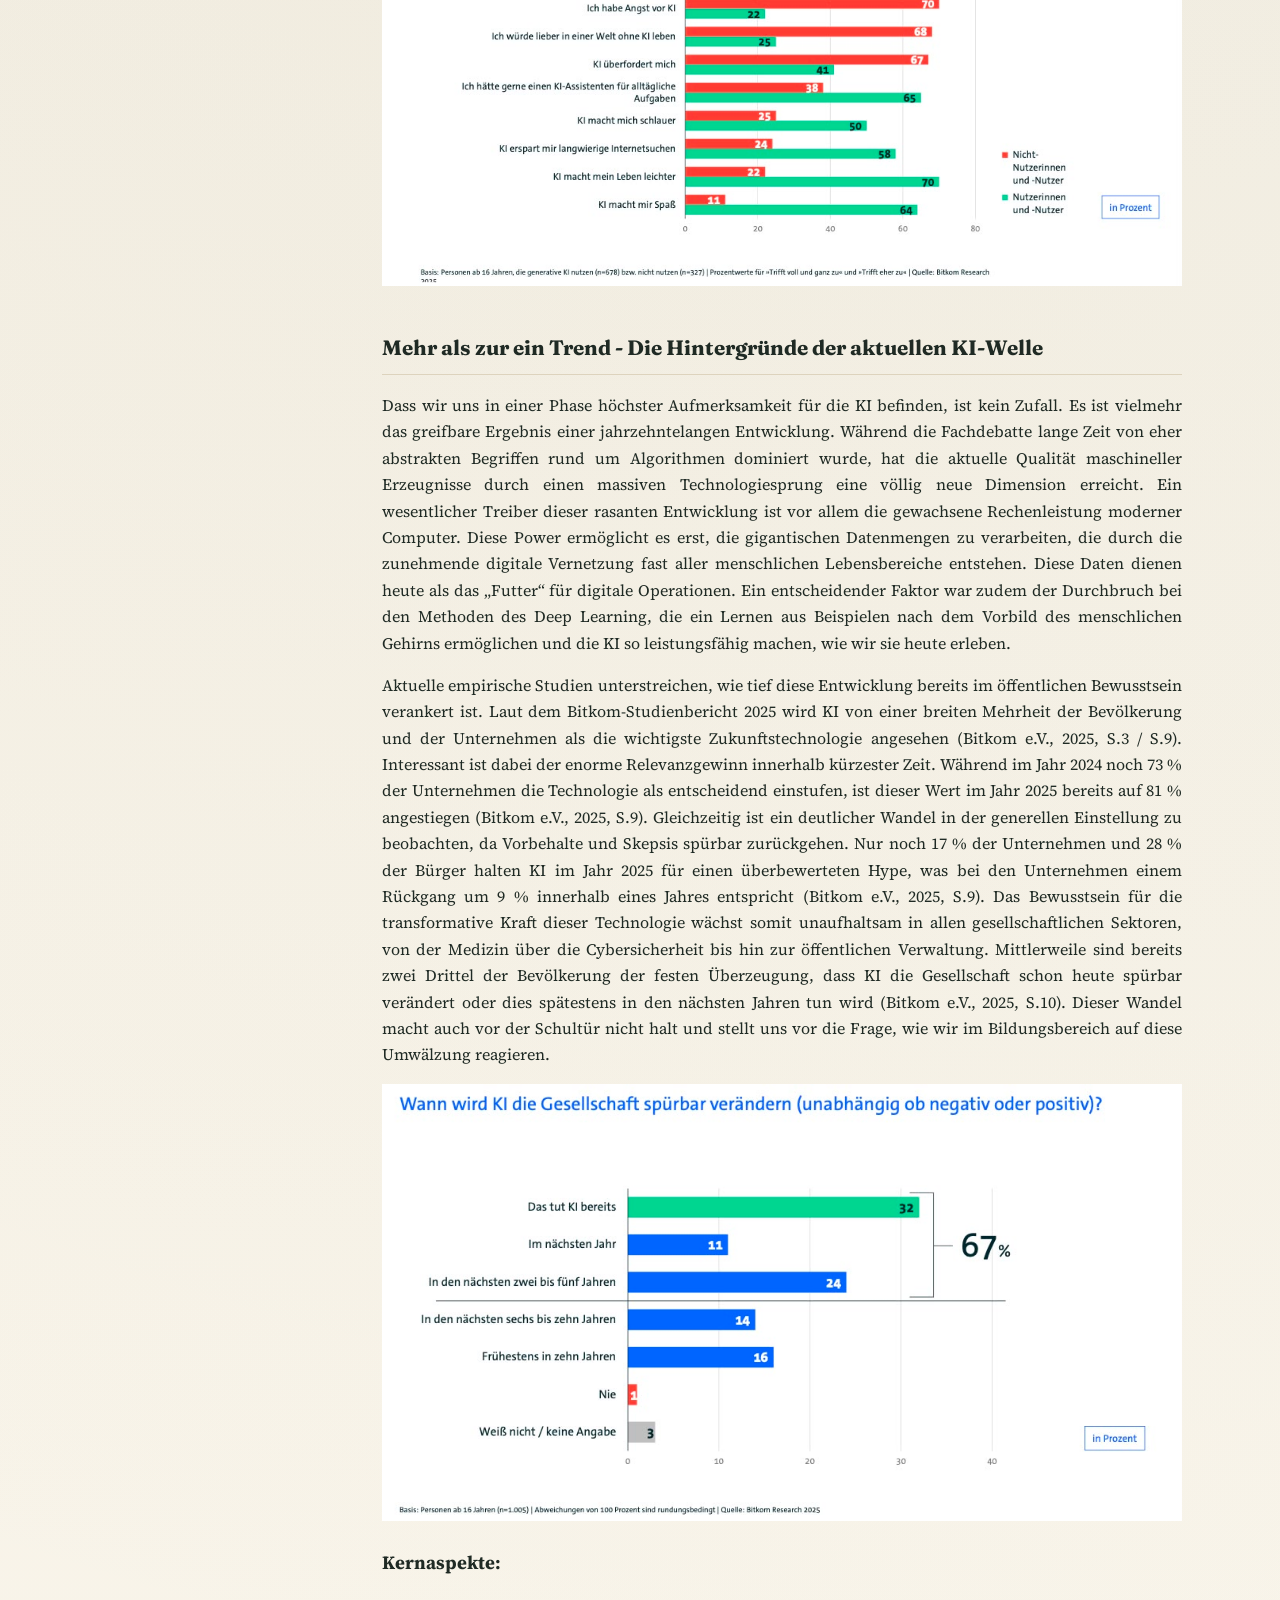
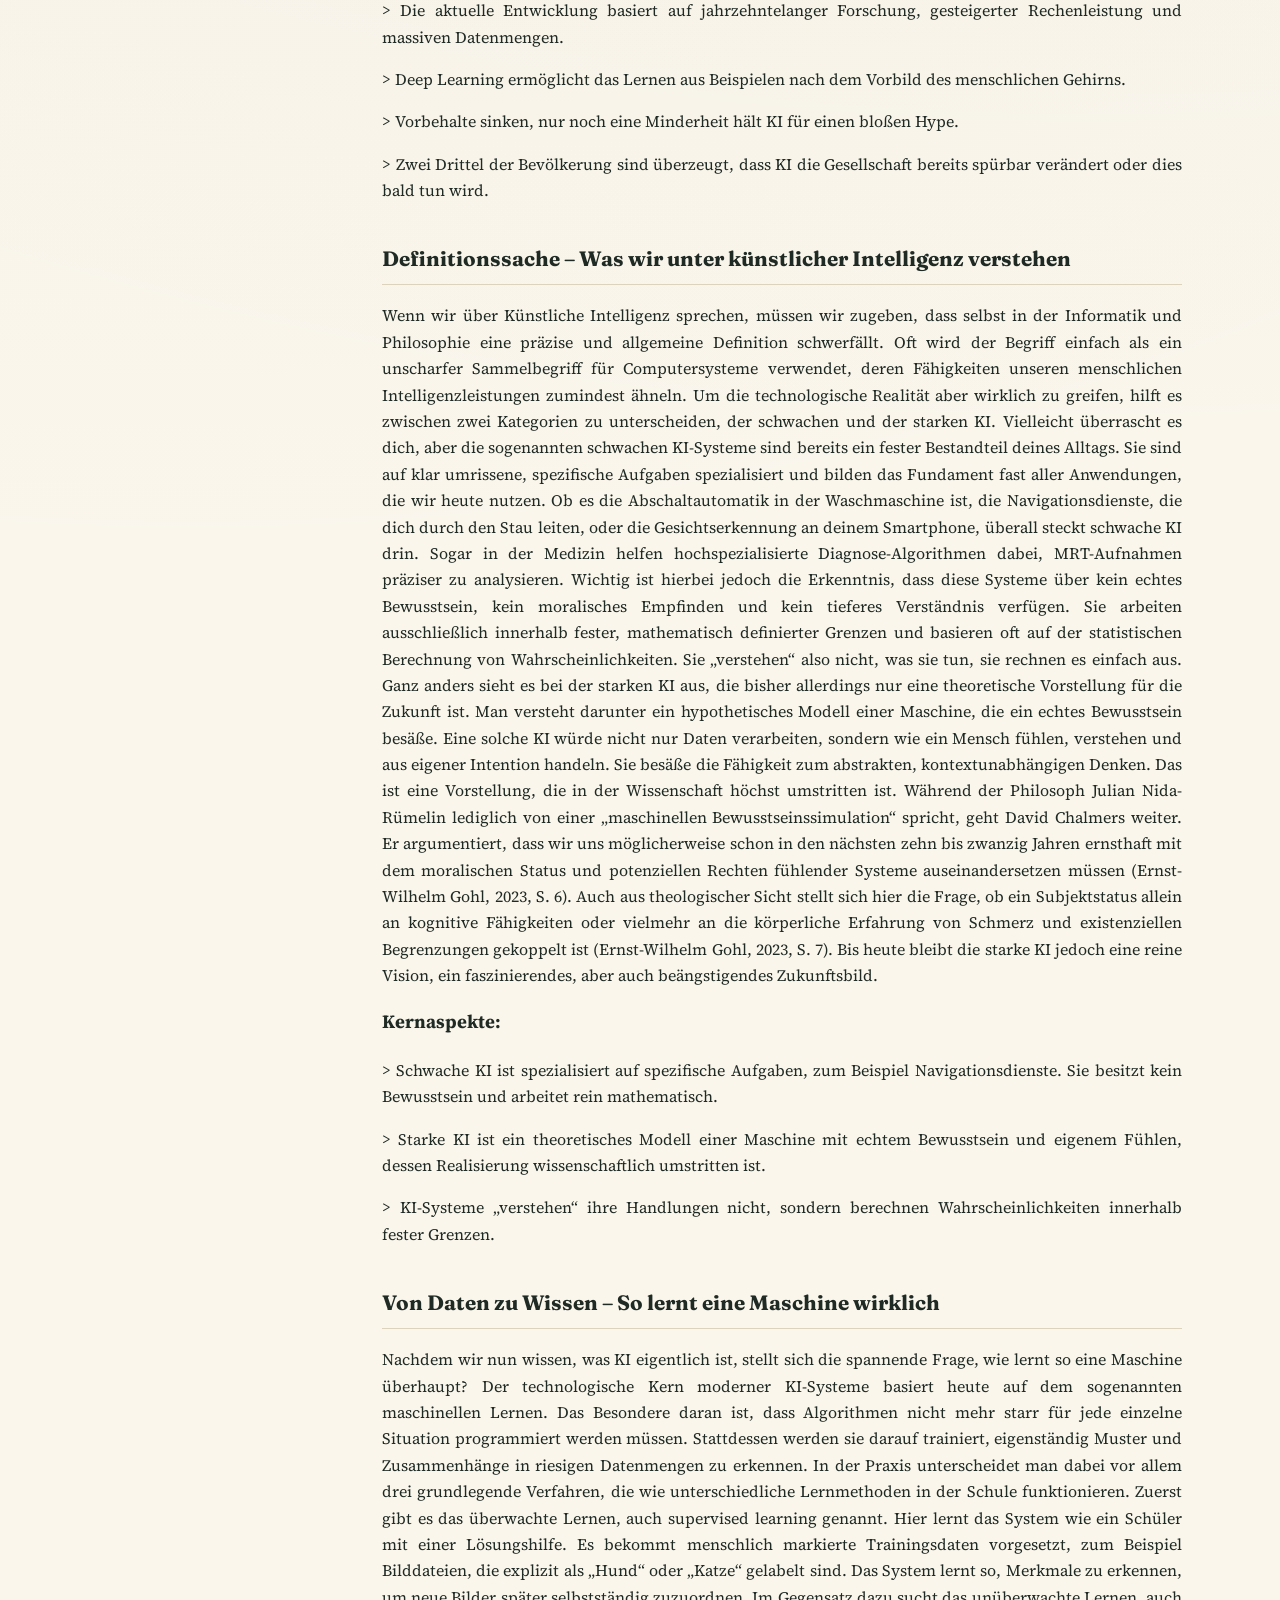
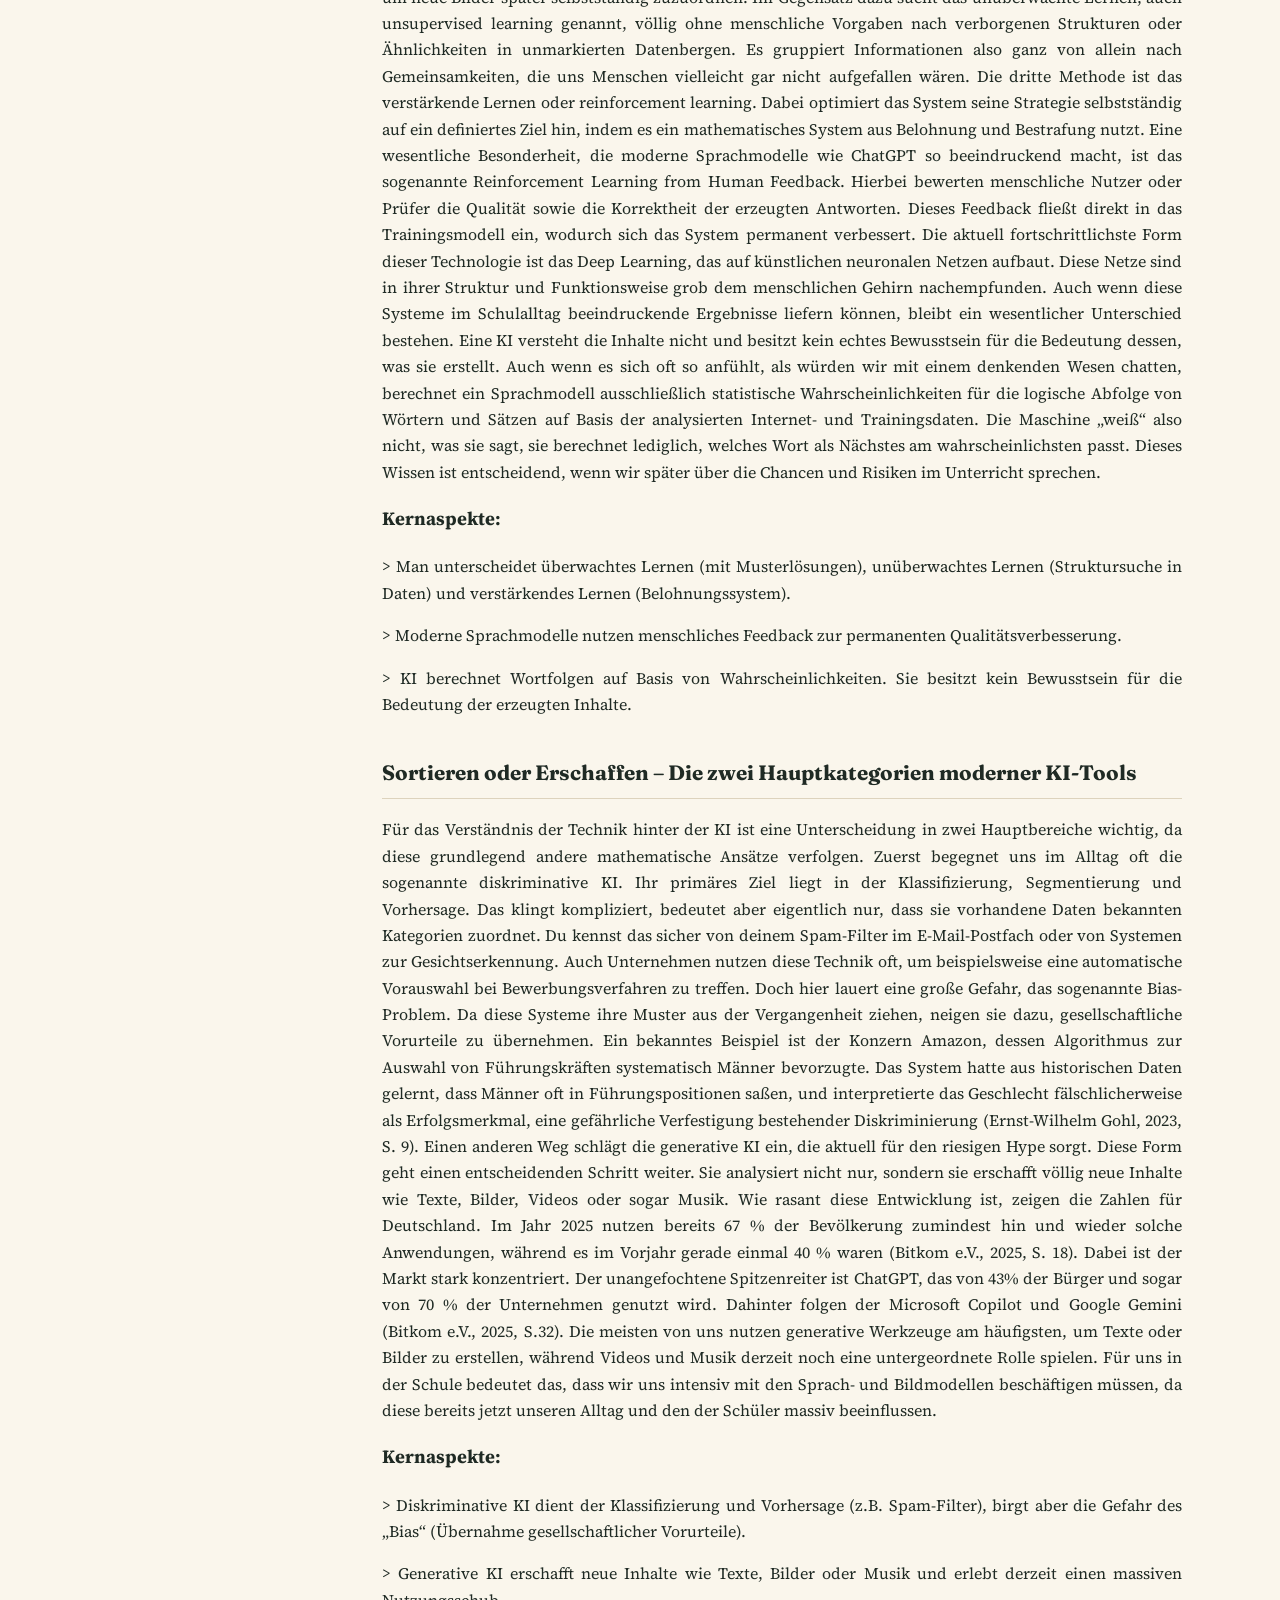
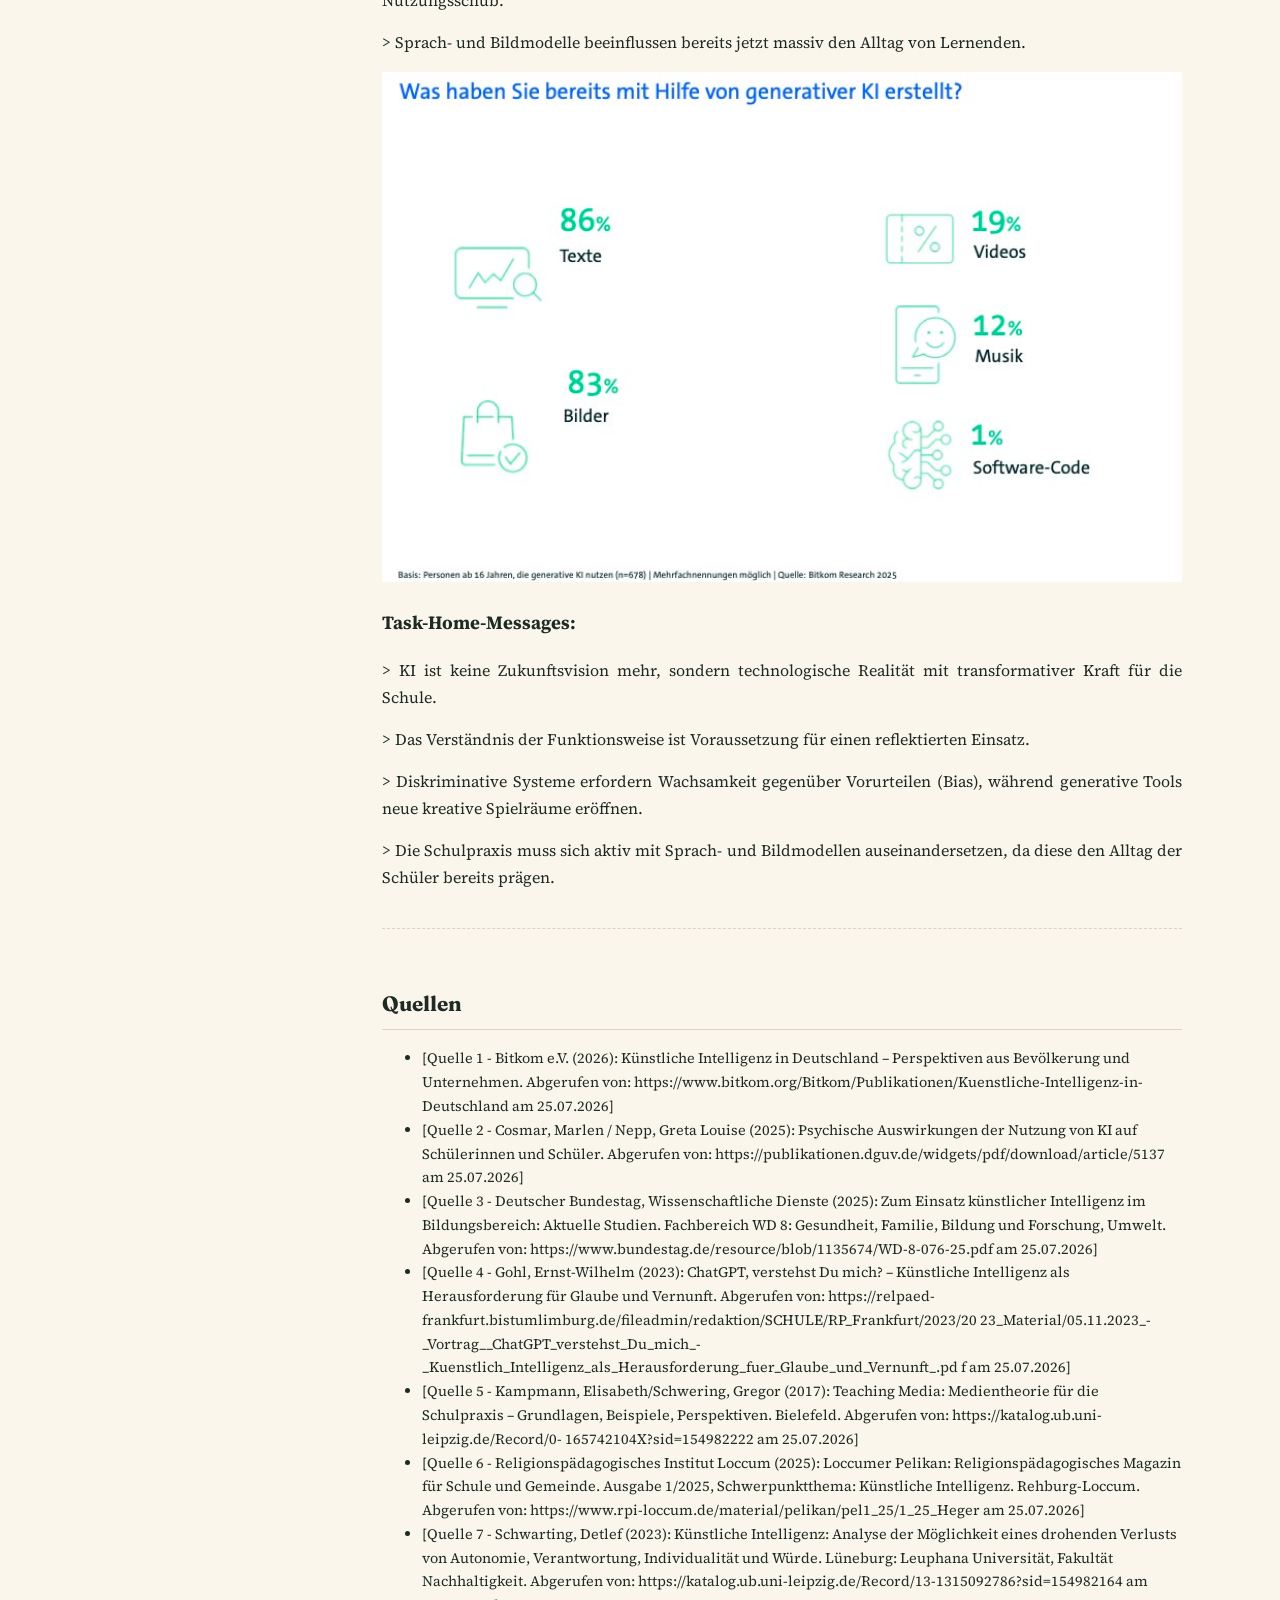
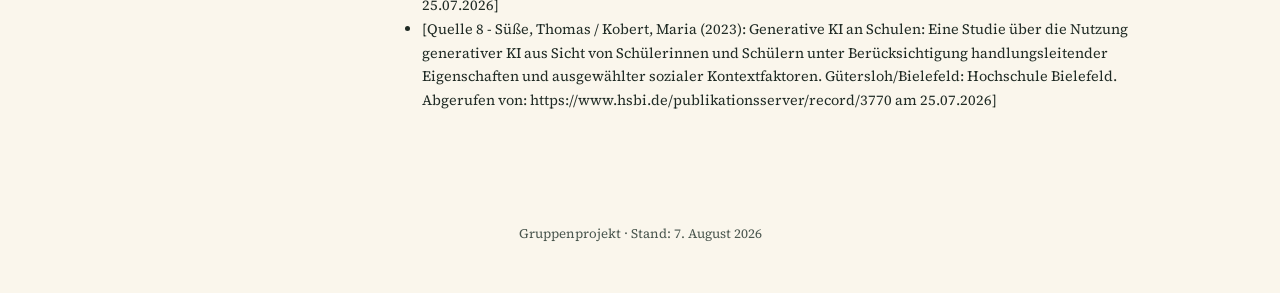
==== commit 45b3b785: "Update footer date to August 7, 2026" ====
--- a/index.html
+++ b/index.html
@@ -372,7 +372,7 @@
 </div>
 
 <footer>
-  Gruppenprojekt &middot; erstellt für den Kurs &middot; Stand: [Datum]
+  Gruppenprojekt &middot; Stand: 7. August 2026
 </footer>
 
 </body>
--- a/styles.css
+++ b/styles.css
@@ -47,6 +47,7 @@
     linear-gradient(180deg, var(--color-green) 0%, var(--color-green-deep) 100%);
   color: var(--color-bg);
   padding: 3.2rem 1.5rem 2.6rem;
+  text-align: center;
   border-bottom: 6px solid var(--color-gold);
 }
 
